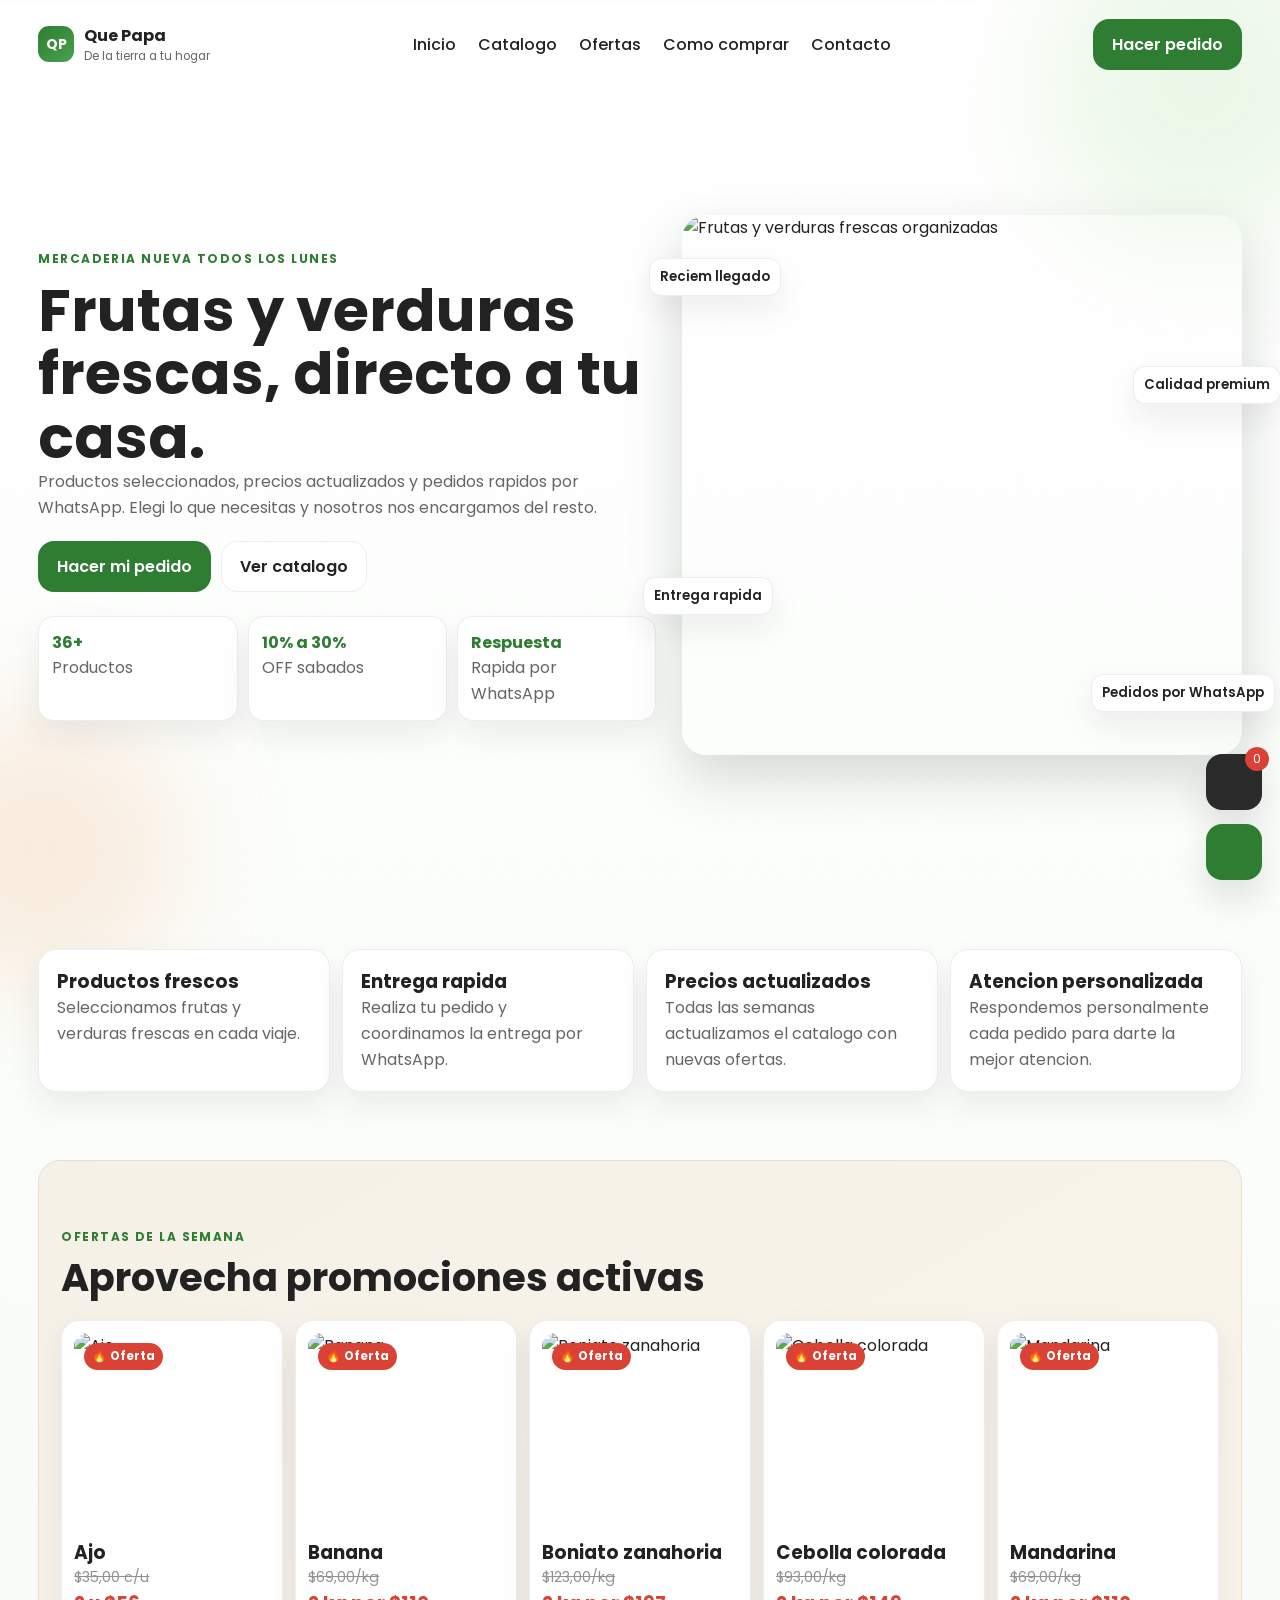
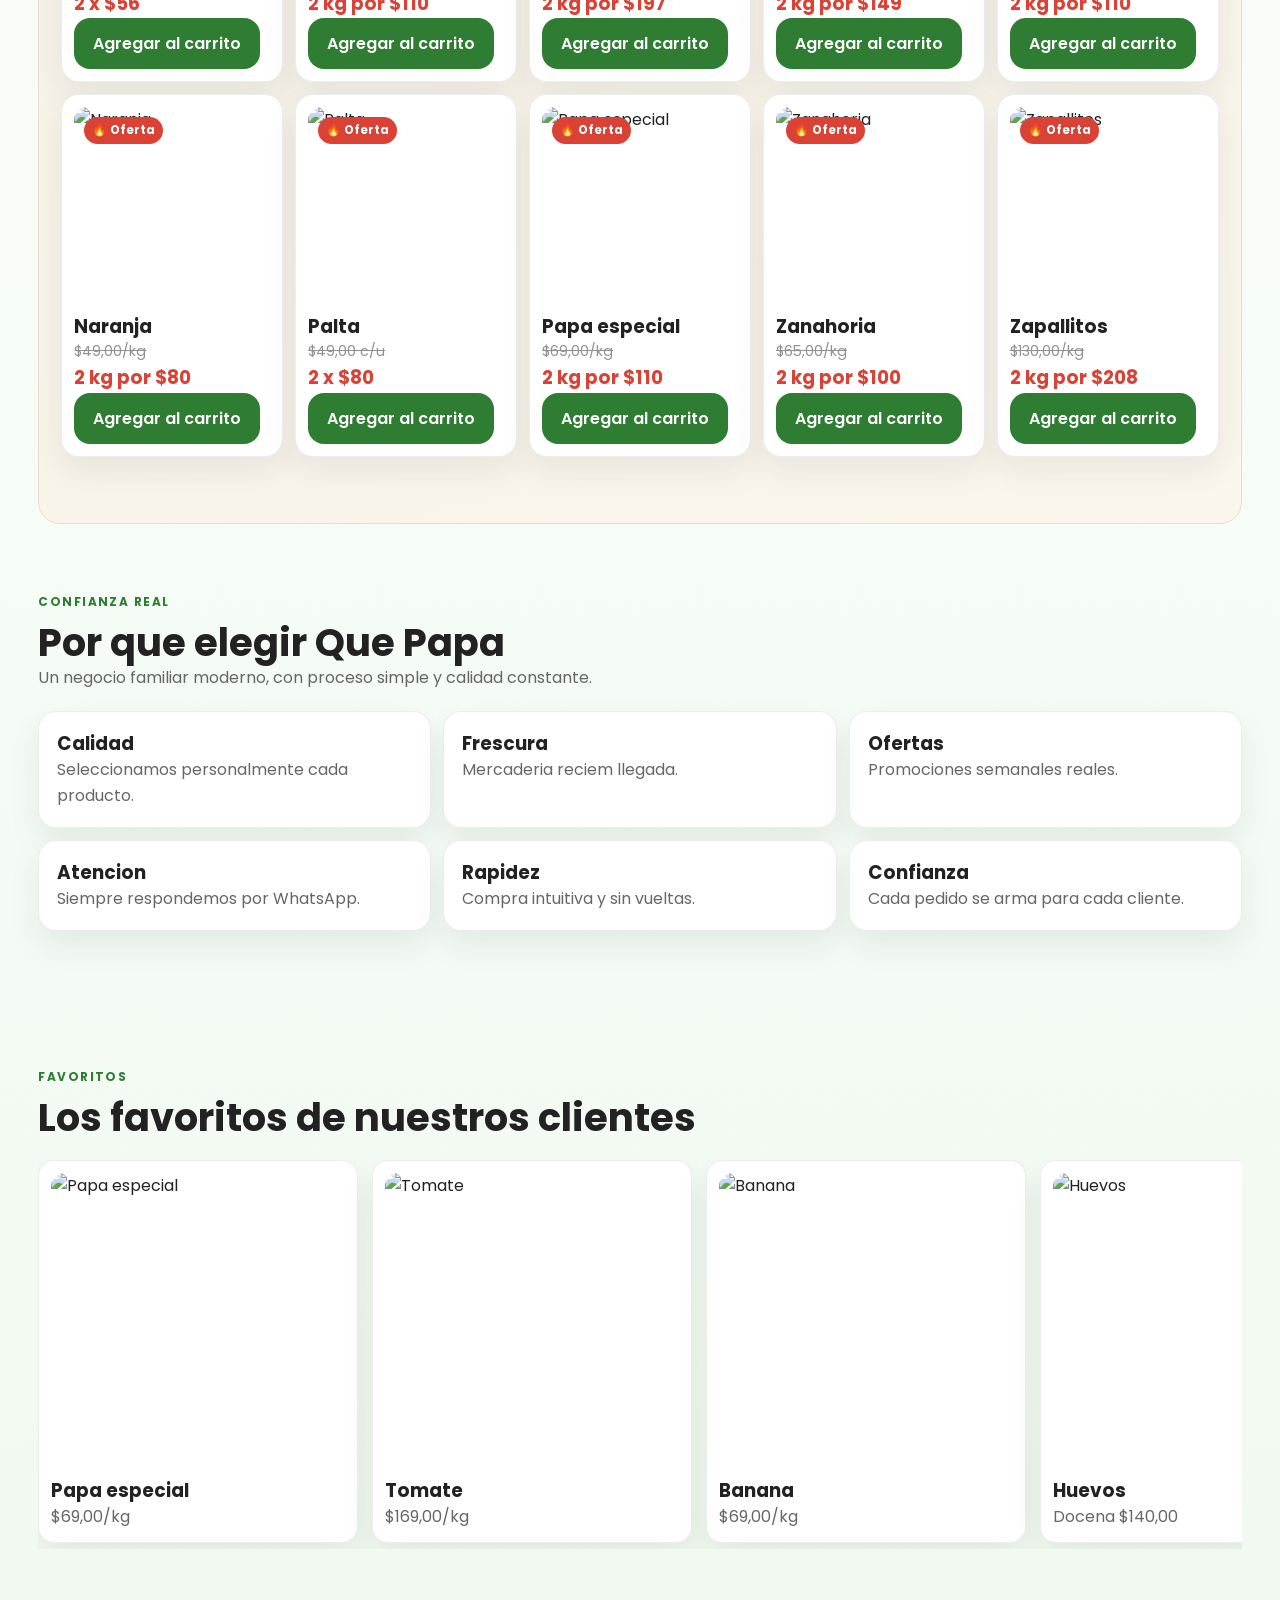
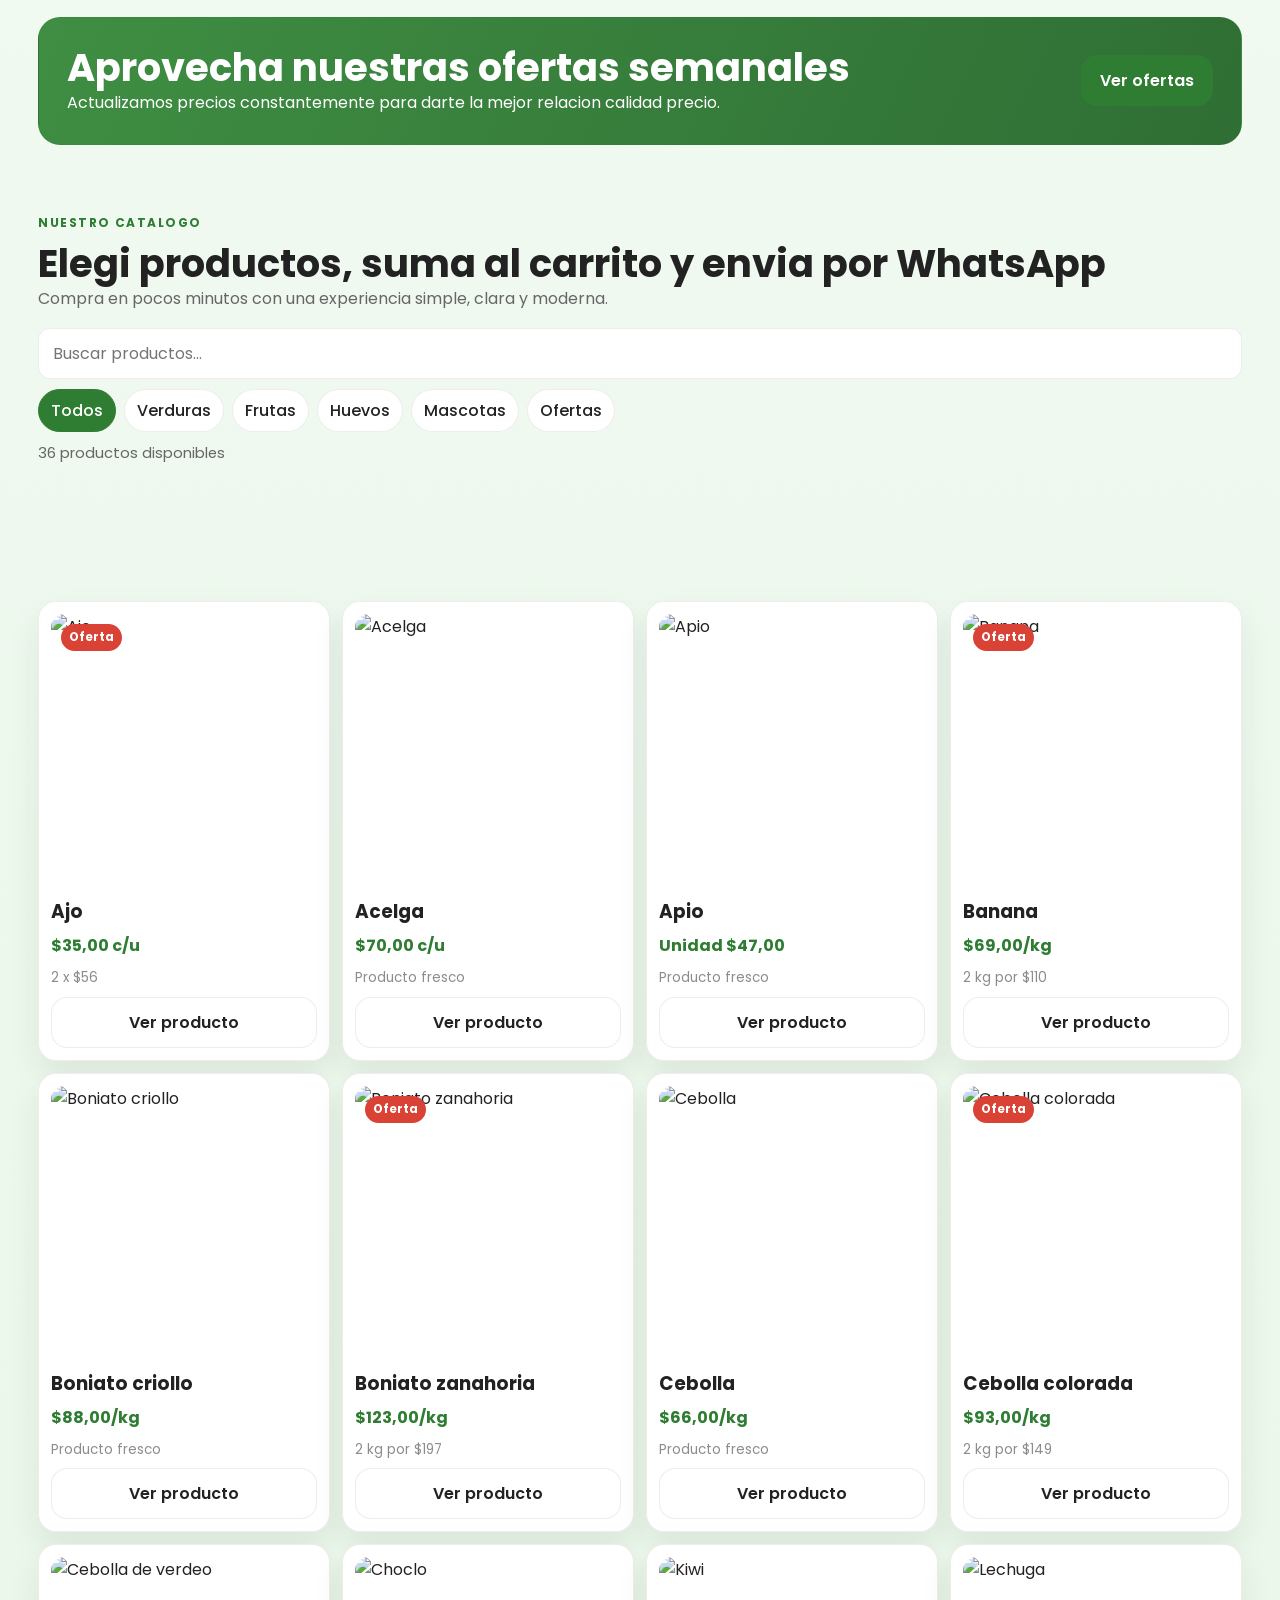
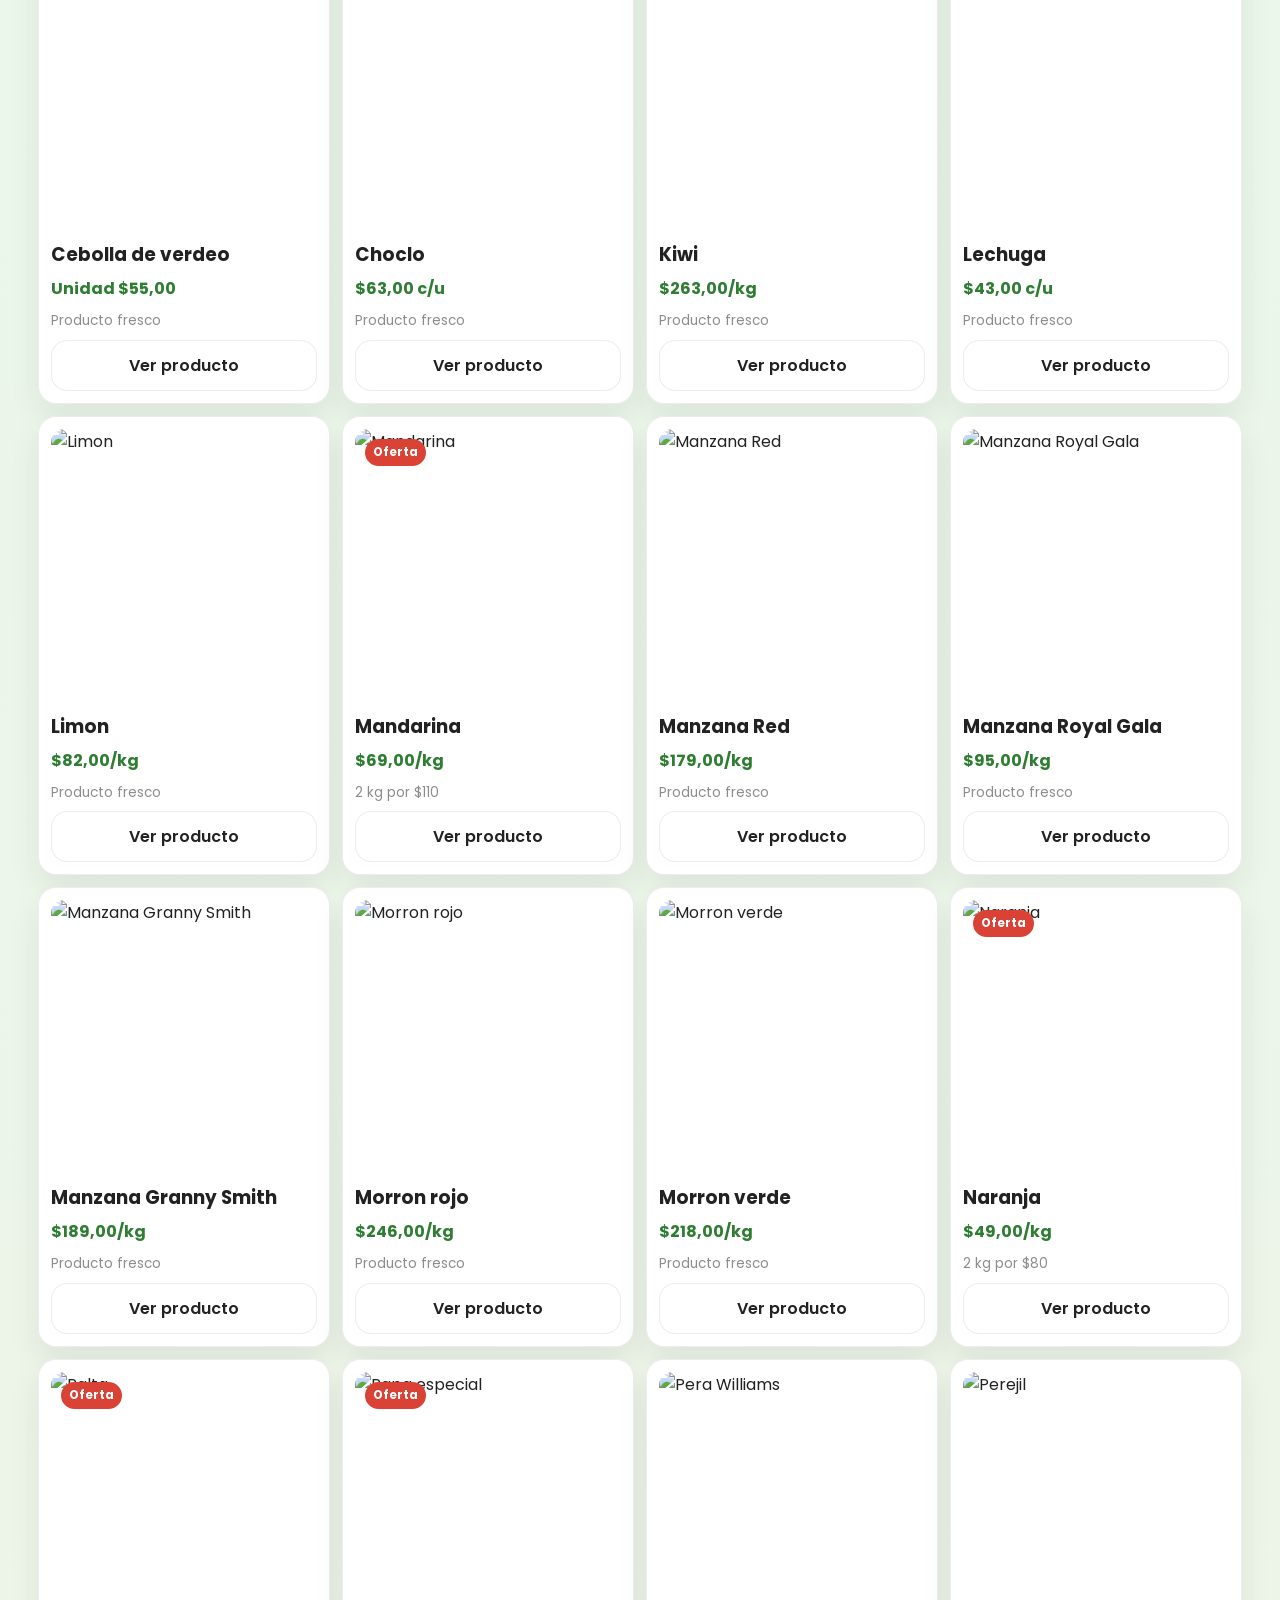
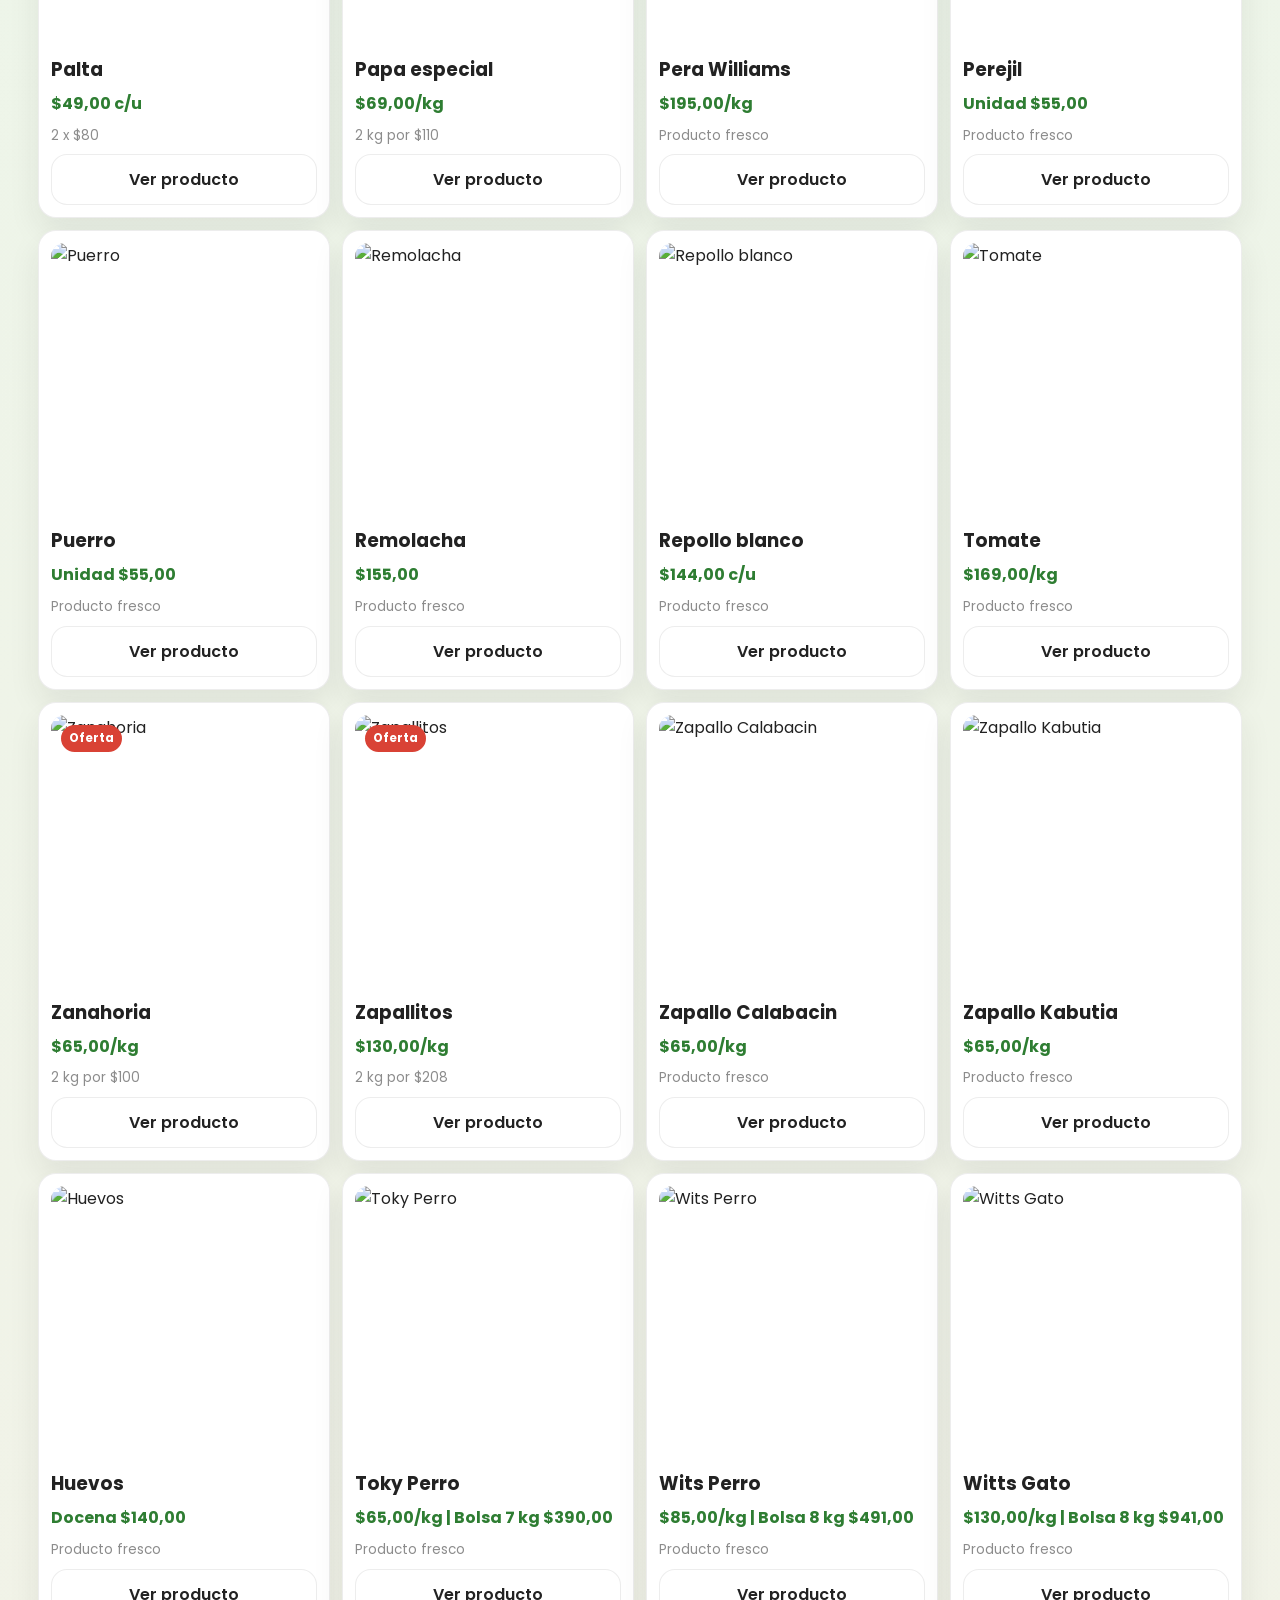
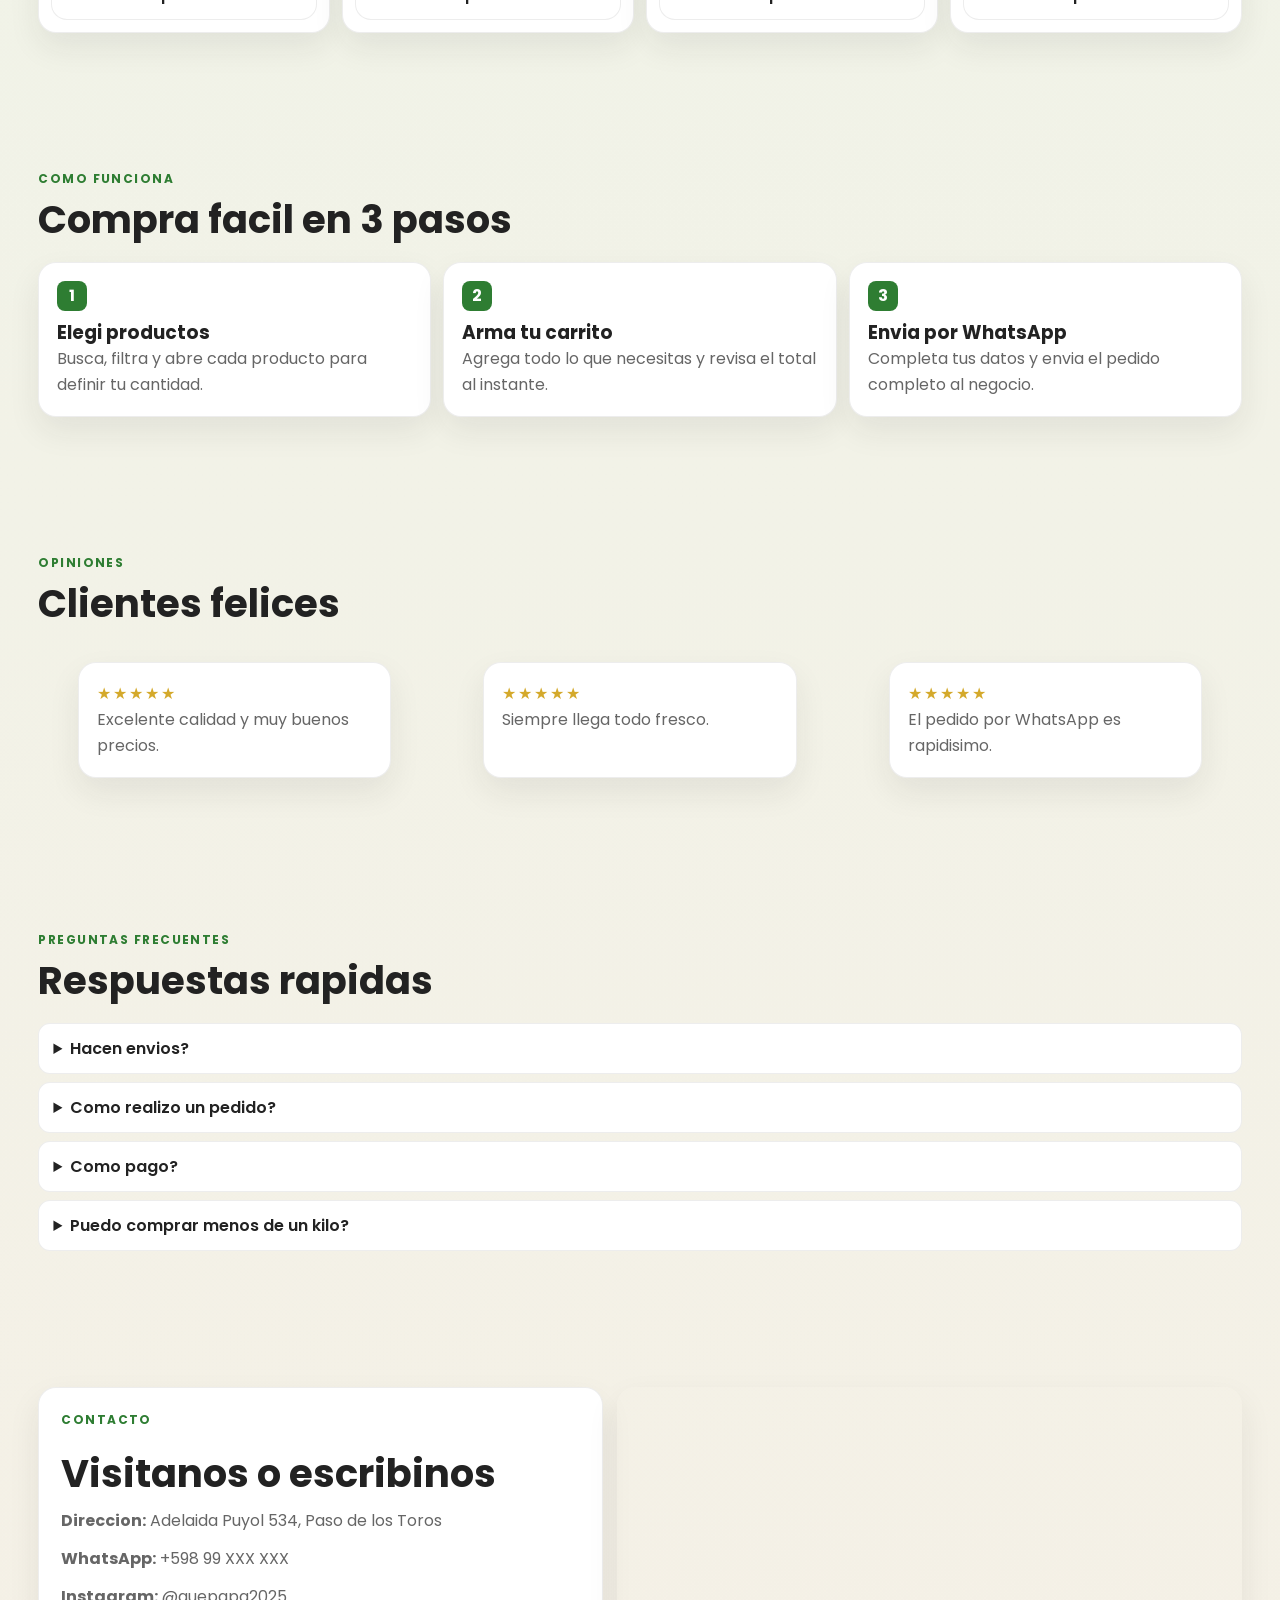
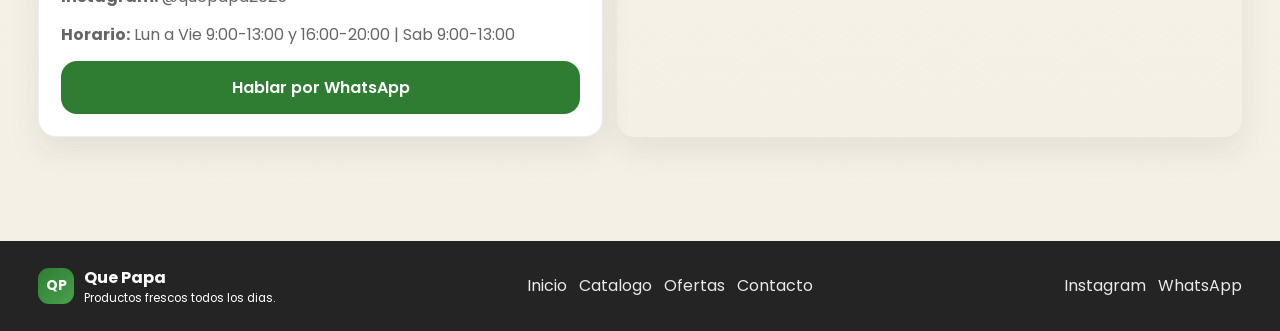
==== index.html @ eeb466be "primer commit" ====
<!DOCTYPE html>
<html lang="es-UY">
  <head>
    <meta charset="UTF-8" />
    <meta name="viewport" content="width=device-width, initial-scale=1" />
    <title>Que Papa | Verduleria y Fruteria</title>
    <meta
      name="description"
      content="Frutas y verduras frescas, productos seleccionados, precios accesibles y pedidos por WhatsApp. Compra facil y rapida en Que Papa."
    />
    <meta
      name="keywords"
      content="verduleria, fruteria, pedidos por whatsapp, frutas frescas, verduras frescas, paso de los toros"
    />
    <meta name="robots" content="index,follow" />
    <meta property="og:type" content="website" />
    <meta property="og:title" content="Que Papa | Verduleria y Fruteria" />
    <meta
      property="og:description"
      content="Productos frescos todos los dias. Armamos tu pedido y lo enviamos por WhatsApp en pocos pasos."
    />
    <meta property="og:image" content="https://images.unsplash.com/photo-1610832958506-aa56368176cf?auto=format&fit=crop&w=1200&q=80" />
    <meta property="og:url" content="https://quepapafresh.lovable.app" />
    <meta name="twitter:card" content="summary_large_image" />
    <meta name="twitter:title" content="Que Papa | Verduleria y Fruteria" />
    <meta
      name="twitter:description"
      content="Frutas y verduras frescas con pedidos rapidos por WhatsApp."
    />
    <meta name="twitter:image" content="https://images.unsplash.com/photo-1610832958506-aa56368176cf?auto=format&fit=crop&w=1200&q=80" />
    <link rel="icon" href="favicon.svg" type="image/svg+xml" />
    <link rel="canonical" href="https://quepapafresh.lovable.app" />
    <link rel="preconnect" href="https://fonts.googleapis.com" />
    <link rel="preconnect" href="https://fonts.gstatic.com" crossorigin />
    <link
      href="https://fonts.googleapis.com/css2?family=Poppins:wght@400;500;600;700;800&display=swap"
      rel="stylesheet"
    />
    <link rel="stylesheet" href="styles.css" />
    <script src="https://unpkg.com/lucide@latest"></script>
    <script type="application/ld+json">
      {
        "@context": "https://schema.org",
        "@type": "LocalBusiness",
        "name": "Que Papa",
        "image": "https://images.unsplash.com/photo-1610832958506-aa56368176cf?auto=format&fit=crop&w=1200&q=80",
        "address": {
          "@type": "PostalAddress",
          "streetAddress": "Adelaida Puyol 534",
          "addressLocality": "Paso de los Toros",
          "addressRegion": "Tacuarembo",
          "addressCountry": "UY"
        },
        "telephone": "+59899999999",
        "url": "https://quepapafresh.lovable.app",
        "sameAs": ["https://instagram.com/quepapa2025"],
        "servesCuisine": "Frutas y verduras"
      }
    </script>
    <script type="application/ld+json">
      {
        "@context": "https://schema.org",
        "@type": "Organization",
        "name": "Que Papa",
        "url": "https://quepapafresh.lovable.app",
        "logo": "https://images.unsplash.com/photo-1610832958506-aa56368176cf?auto=format&fit=crop&w=300&q=80"
      }
    </script>
  </head>
  <body>
    <a class="skip-link" href="#catalogo">Saltar al catalogo</a>
    <div class="bg-blob bg-blob--1" aria-hidden="true"></div>
    <div class="bg-blob bg-blob--2" aria-hidden="true"></div>

    <header class="header" id="inicio">
      <div class="header__inner">
        <a class="logo" href="#inicio" aria-label="Ir al inicio">
          <span class="logo__mark">QP</span>
          <span>
            <strong>Que Papa</strong>
            <small>De la tierra a tu hogar</small>
          </span>
        </a>

        <nav class="nav" aria-label="Menu principal">
          <a href="#inicio">Inicio</a>
          <a href="#catalogo">Catalogo</a>
          <a href="#ofertas">Ofertas</a>
          <a href="#como-comprar">Como comprar</a>
          <a href="#contacto">Contacto</a>
        </nav>

        <div class="header__actions">
          <a class="btn btn--primary" href="https://wa.me/59899999999" target="_blank" rel="noopener noreferrer">
            Hacer pedido
          </a>
          <button class="menu-btn" id="menuBtn" aria-expanded="false" aria-label="Abrir menu">
            <i data-lucide="menu"></i>
          </button>
        </div>
      </div>
    </header>

    <aside class="mobile-drawer" id="mobileDrawer" aria-hidden="true">
      <nav class="mobile-nav" aria-label="Menu movil">
        <a href="#inicio">Inicio</a>
        <a href="#catalogo">Catalogo</a>
        <a href="#ofertas">Ofertas</a>
        <a href="#como-comprar">Como comprar</a>
        <a href="#contacto">Contacto</a>
      </nav>
      <a class="btn btn--primary" href="https://wa.me/59899999999" target="_blank" rel="noopener noreferrer">
        Hacer pedido
      </a>
    </aside>

    <main>
      <section class="hero section reveal reveal--fade">
        <div class="hero__content">
          <p class="tag">Mercaderia nueva todos los lunes</p>
          <h1>Frutas y verduras frescas, directo a tu casa.</h1>
          <p>
            Productos seleccionados, precios actualizados y pedidos rapidos por WhatsApp.
            Elegi lo que necesitas y nosotros nos encargamos del resto.
          </p>
          <div class="hero__buttons">
            <a class="btn btn--primary" href="https://wa.me/59899999999" target="_blank" rel="noopener noreferrer">Hacer mi pedido</a>
            <a class="btn btn--ghost" href="#catalogo">Ver catalogo</a>
          </div>
          <div class="hero__stats">
            <article><span id="statProducts">0+</span><p>Productos</p></article>
            <article><span>10% a 30%</span><p>OFF sabados</p></article>
            <article><span>Respuesta</span><p>Rapida por WhatsApp</p></article>
          </div>
        </div>
        <div class="hero__media">
          <img
            loading="eager"
            src="https://images.unsplash.com/photo-1615485290382-441e4d049cb5?auto=format&fit=crop&w=1200&q=80"
            alt="Frutas y verduras frescas organizadas"
          />
          <div class="float-tag float-tag--one">Reciem llegado</div>
          <div class="float-tag float-tag--two">Calidad premium</div>
          <div class="float-tag float-tag--three">Entrega rapida</div>
          <div class="float-tag float-tag--four">Pedidos por WhatsApp</div>
        </div>
      </section>

      <section class="section benefits reveal reveal--up">
        <article><i data-lucide="leaf"></i><h3>Productos frescos</h3><p>Seleccionamos frutas y verduras frescas en cada viaje.</p></article>
        <article><i data-lucide="truck"></i><h3>Entrega rapida</h3><p>Realiza tu pedido y coordinamos la entrega por WhatsApp.</p></article>
        <article><i data-lucide="badge-dollar-sign"></i><h3>Precios actualizados</h3><p>Todas las semanas actualizamos el catalogo con nuevas ofertas.</p></article>
        <article><i data-lucide="heart-handshake"></i><h3>Atencion personalizada</h3><p>Respondemos personalmente cada pedido para darte la mejor atencion.</p></article>
      </section>

      <section class="section weekly-offers reveal reveal--up" id="ofertas">
        <div class="section-head">
          <p class="tag">Ofertas de la semana</p>
          <h2>Aprovecha promociones activas</h2>
        </div>
        <div class="offers-grid" id="offersGrid"></div>
      </section>

      <section class="section why reveal reveal--stagger">
        <div class="section-head">
          <p class="tag">Confianza real</p>
          <h2>Por que elegir Que Papa</h2>
          <p>Un negocio familiar moderno, con proceso simple y calidad constante.</p>
        </div>
        <div class="why-grid">
          <article><h3>Calidad</h3><p>Seleccionamos personalmente cada producto.</p></article>
          <article><h3>Frescura</h3><p>Mercaderia reciem llegada.</p></article>
          <article><h3>Ofertas</h3><p>Promociones semanales reales.</p></article>
          <article><h3>Atencion</h3><p>Siempre respondemos por WhatsApp.</p></article>
          <article><h3>Rapidez</h3><p>Compra intuitiva y sin vueltas.</p></article>
          <article><h3>Confianza</h3><p>Cada pedido se arma para cada cliente.</p></article>
        </div>
      </section>

      <section class="section favorites reveal reveal--zoom">
        <div class="section-head">
          <p class="tag">Favoritos</p>
          <h2>Los favoritos de nuestros clientes</h2>
        </div>
        <div class="favorites-track" id="favoritesTrack" aria-label="Carrusel de favoritos"></div>
      </section>

      <section class="section offer-banner reveal reveal--fade">
        <div>
          <h2>Aprovecha nuestras ofertas semanales</h2>
          <p>Actualizamos precios constantemente para darte la mejor relacion calidad precio.</p>
        </div>
        <button class="btn btn--primary" id="seeOffersBtn">Ver ofertas</button>
      </section>

      <section class="section catalog-head reveal reveal--up" id="catalogo">
        <div>
          <p class="tag">Nuestro catalogo</p>
          <h2>Elegi productos, suma al carrito y envia por WhatsApp</h2>
          <p>Compra en pocos minutos con una experiencia simple, clara y moderna.</p>
        </div>
        <div class="catalog-controls">
          <label for="searchInput" class="sr-only">Buscar productos</label>
          <input id="searchInput" type="search" placeholder="Buscar productos..." autocomplete="off" />
          <div class="chips" id="filterChips"></div>
          <p class="catalog-count" id="catalogCount">0 productos disponibles</p>
        </div>
      </section>

      <section class="section catalog-grid-wrap reveal reveal--up">
        <div class="catalog-grid" id="catalogGrid"></div>
      </section>

      <section class="section steps reveal reveal--up" id="como-comprar">
        <div class="section-head">
          <p class="tag">Como funciona</p>
          <h2>Compra facil en 3 pasos</h2>
        </div>
        <div class="steps-grid">
          <article><span>1</span><h3>Elegi productos</h3><p>Busca, filtra y abre cada producto para definir tu cantidad.</p></article>
          <article><span>2</span><h3>Arma tu carrito</h3><p>Agrega todo lo que necesitas y revisa el total al instante.</p></article>
          <article><span>3</span><h3>Envia por WhatsApp</h3><p>Completa tus datos y envia el pedido completo al negocio.</p></article>
        </div>
      </section>

      <section class="section testimonials reveal reveal--up">
        <div class="section-head">
          <p class="tag">Opiniones</p>
          <h2>Clientes felices</h2>
        </div>
        <div class="testimonials-grid">
          <blockquote><p class="stars">★★★★★</p><p>Excelente calidad y muy buenos precios.</p></blockquote>
          <blockquote><p class="stars">★★★★★</p><p>Siempre llega todo fresco.</p></blockquote>
          <blockquote><p class="stars">★★★★★</p><p>El pedido por WhatsApp es rapidisimo.</p></blockquote>
        </div>
      </section>

      <section class="section faq reveal reveal--up">
        <div class="section-head">
          <p class="tag">Preguntas frecuentes</p>
          <h2>Respuestas rapidas</h2>
        </div>
        <div class="faq-list">
          <details><summary>Hacen envios?</summary><p>Si, coordinamos envio segun zona por WhatsApp.</p></details>
          <details><summary>Como realizo un pedido?</summary><p>Seleccionando productos y enviando el carrito por WhatsApp.</p></details>
          <details><summary>Como pago?</summary><p>En efectivo o tarjeta al momento de recibir el pedido.</p></details>
          <details><summary>Puedo comprar menos de un kilo?</summary><p>Si, los productos por peso permiten comprar desde 100 gramos.</p></details>
        </div>
      </section>

      <section class="section contact reveal reveal--up" id="contacto">
        <div class="contact__info">
          <p class="tag">Contacto</p>
          <h2>Visitanos o escribinos</h2>
          <p><strong>Direccion:</strong> Adelaida Puyol 534, Paso de los Toros</p>
          <p><strong>WhatsApp:</strong> +598 99 XXX XXX</p>
          <p><strong>Instagram:</strong> @quepapa2025</p>
          <p><strong>Horario:</strong> Lun a Vie 9:00-13:00 y 16:00-20:00 | Sab 9:00-13:00</p>
          <a class="btn btn--primary" href="https://wa.me/59899999999" target="_blank" rel="noopener noreferrer">Hablar por WhatsApp</a>
        </div>
        <iframe
          title="Mapa de Que Papa"
          loading="lazy"
          referrerpolicy="no-referrer-when-downgrade"
          src="https://www.google.com/maps?q=Adelaida+Puyol+534+Paso+de+los+Toros&output=embed"
        ></iframe>
      </section>
    </main>

    <footer class="footer">
      <div class="footer__brand">
        <div class="logo">
          <span class="logo__mark">QP</span>
          <span><strong>Que Papa</strong><small>Productos frescos todos los dias.</small></span>
        </div>
      </div>
      <nav class="footer__links" aria-label="Enlaces rapidos">
        <a href="#inicio">Inicio</a>
        <a href="#catalogo">Catalogo</a>
        <a href="#ofertas">Ofertas</a>
        <a href="#contacto">Contacto</a>
      </nav>
      <div class="footer__social">
        <a href="https://instagram.com/quepapa2025" target="_blank" rel="noopener noreferrer">Instagram</a>
        <a href="https://wa.me/59899999999" target="_blank" rel="noopener noreferrer">WhatsApp</a>
      </div>
    </footer>

    <button class="cart-fab" id="cartFab" aria-label="Abrir carrito">
      <i data-lucide="shopping-cart"></i>
      <span id="cartFabCount">0</span>
    </button>

    <aside class="cart-panel" id="cartPanel" aria-hidden="true">
      <header>
        <h3>Tu carrito</h3>
        <button id="closeCart" aria-label="Cerrar carrito"><i data-lucide="x"></i></button>
      </header>
      <div class="cart-items" id="cartItems"></div>
      <footer>
        <p><span>Total</span><strong id="cartTotal">$0.00</strong></p>
        <div class="cart-actions">
          <button class="btn btn--ghost" id="clearCart">Vaciar carrito</button>
          <button class="btn btn--primary" id="checkoutBtn">Finalizar pedido</button>
        </div>
      </footer>
    </aside>

    <dialog class="modal" id="productModal">
      <button class="modal-close" id="closeProductModal" aria-label="Cerrar"><i data-lucide="x"></i></button>
      <div class="product-modal__grid" id="productModalContent"></div>
    </dialog>

    <dialog class="modal checkout-modal" id="checkoutModal">
      <button class="modal-close" id="closeCheckoutModal" aria-label="Cerrar"><i data-lucide="x"></i></button>
      <h3>Finalizar pedido</h3>
      <form id="checkoutForm">
        <label>Nombre completo<input required name="name" type="text" /></label>
        <label>Telefono<input required name="phone" type="tel" /></label>
        <label>Direccion<input required name="address" type="text" /></label>
        <label>Observaciones (opcional)<textarea name="notes" rows="3"></textarea></label>
        <fieldset>
          <legend>Como vas a pagar?</legend>
          <label><input type="radio" name="payment" value="Efectivo" checked /> Efectivo</label>
          <label><input type="radio" name="payment" value="Tarjeta" /> Tarjeta</label>
        </fieldset>
        <button class="btn btn--primary" type="submit">Enviar pedido por WhatsApp</button>
      </form>
    </dialog>

    <div class="toast" id="toast" aria-live="polite"></div>

    <a class="whatsapp-float" href="https://wa.me/59899999999" target="_blank" rel="noopener noreferrer" aria-label="Abrir WhatsApp">
      <i data-lucide="message-circle"></i>
    </a>

    <script src="script.js"></script>
  </body>
</html>
---- styles.css ----
:root {
  --green: #2e7d32;
  --green-soft: #81c784;
  --green-pale: #eaf7ea;
  --beige: #f5f0e6;
  --white: #ffffff;
  --gray-100: #f5f5f5;
  --text: #222222;
  --text-soft: #666666;
  --black-soft: #2a2a2a;
  --offer: #d94235;
  --line: rgba(34, 34, 34, 0.08);
  --radius: 16px;
  --shadow: 0 14px 32px rgba(33, 44, 34, 0.08);
  --shadow-hover: 0 18px 36px rgba(33, 44, 34, 0.14);
}

* {
  box-sizing: border-box;
}

html {
  scroll-behavior: smooth;
}

body {
  margin: 0;
  font-family: "Poppins", sans-serif;
  color: var(--text);
  background: linear-gradient(180deg, #ffffff 0%, var(--green-pale) 48%, var(--beige) 100%);
}

img {
  max-width: 100%;
  display: block;
}

button,
input,
textarea {
  font: inherit;
}

a {
  color: inherit;
}

.sr-only {
  position: absolute;
  width: 1px;
  height: 1px;
  padding: 0;
  margin: -1px;
  overflow: hidden;
  clip: rect(0, 0, 0, 0);
  border: 0;
}

.skip-link {
  position: absolute;
  left: 10px;
  top: -50px;
  background: #111;
  color: #fff;
  padding: 10px;
  border-radius: 8px;
  z-index: 100;
}

.skip-link:focus {
  top: 10px;
}

.bg-blob {
  position: fixed;
  z-index: -1;
  border-radius: 999px;
  filter: blur(56px);
  opacity: 0.45;
  pointer-events: none;
}

.bg-blob--1 {
  width: 320px;
  height: 320px;
  background: #d7efcf;
  top: -80px;
  right: -80px;
}

.bg-blob--2 {
  width: 280px;
  height: 280px;
  background: #f7d8bc;
  left: -100px;
  bottom: -90px;
}

.header {
  position: sticky;
  top: 0;
  z-index: 40;
  border-bottom: 1px solid transparent;
  transition: all 250ms ease;
}

.header.is-scrolled {
  backdrop-filter: blur(12px);
  background: rgba(255, 255, 255, 0.82);
  border-color: var(--line);
  box-shadow: 0 8px 24px rgba(24, 32, 25, 0.06);
}

.header__inner {
  width: min(1240px, 94vw);
  margin: 0 auto;
  min-height: 88px;
  display: flex;
  align-items: center;
  justify-content: space-between;
  gap: 14px;
  transition: min-height 250ms ease;
}

.header.is-scrolled .header__inner {
  min-height: 72px;
}

.logo {
  text-decoration: none;
  display: inline-flex;
  align-items: center;
  gap: 10px;
}

.logo strong {
  display: block;
  font-size: 1rem;
}

.logo small {
  color: var(--text-soft);
  font-size: 0.72rem;
  display: block;
}

.logo__mark {
  width: 36px;
  height: 36px;
  display: grid;
  place-items: center;
  border-radius: 11px;
  color: #fff;
  background: linear-gradient(140deg, var(--green), #49a14d);
  font-weight: 700;
  font-size: 0.88rem;
}

.nav {
  display: flex;
  gap: 22px;
}

.nav a {
  text-decoration: none;
  color: var(--text);
  font-weight: 500;
  position: relative;
}

.nav a::after {
  content: "";
  position: absolute;
  left: 0;
  bottom: -4px;
  width: 100%;
  height: 2px;
  transform: scaleX(0);
  transform-origin: left;
  background: var(--green);
  transition: transform 240ms ease;
}

.nav a:hover::after,
.nav a:focus-visible::after {
  transform: scaleX(1);
}

.header__actions {
  display: flex;
  align-items: center;
  gap: 10px;
}

.menu-btn {
  display: none;
  width: 42px;
  height: 42px;
  border: 1px solid var(--line);
  border-radius: 12px;
  background: #fff;
}

.btn {
  border: 1px solid transparent;
  border-radius: var(--radius);
  display: inline-flex;
  align-items: center;
  justify-content: center;
  gap: 8px;
  font-weight: 600;
  text-decoration: none;
  padding: 12px 18px;
  cursor: pointer;
  transition: transform 250ms ease, box-shadow 250ms ease, filter 250ms ease, background 250ms ease;
}

.btn:hover,
.btn:focus-visible {
  transform: translateY(-1px) scale(1.02);
  box-shadow: var(--shadow-hover);
}

.btn--primary {
  background: var(--green);
  color: #fff;
}

.btn--primary:hover,
.btn--primary:focus-visible {
  background: #25662a;
}

.btn--ghost {
  border-color: var(--line);
  background: #fff;
  color: var(--text);
}

.mobile-drawer {
  position: fixed;
  right: 14px;
  top: 86px;
  z-index: 45;
  width: min(320px, calc(100vw - 28px));
  padding: 16px;
  border-radius: 18px;
  border: 1px solid var(--line);
  background: #fff;
  box-shadow: var(--shadow);
  display: grid;
  gap: 14px;
  opacity: 0;
  pointer-events: none;
  transform: translateY(-8px);
  transition: all 240ms ease;
}

.mobile-drawer.is-open {
  opacity: 1;
  pointer-events: auto;
  transform: translateY(0);
}

.mobile-nav {
  display: grid;
  gap: 8px;
}

.mobile-nav a {
  text-decoration: none;
  padding: 10px;
  border-radius: 10px;
}

.mobile-nav a:hover {
  background: var(--gray-100);
}

.section {
  width: min(1240px, 94vw);
  margin: 0 auto;
  padding: 68px 0;
}

.tag {
  margin: 0 0 10px;
  color: var(--green);
  text-transform: uppercase;
  letter-spacing: 0.12em;
  font-weight: 700;
  font-size: 0.75rem;
}

h1,
h2,
h3,
p {
  margin: 0;
}

h1 {
  font-size: clamp(2rem, 4.6vw, 4.2rem);
  line-height: 1.08;
}

h2 {
  font-size: clamp(1.6rem, 3vw, 2.8rem);
  line-height: 1.14;
}

h3 {
  font-size: 1.16rem;
}

p {
  color: var(--text-soft);
  line-height: 1.62;
}

.hero {
  display: grid;
  grid-template-columns: 1.05fr 0.95fr;
  align-items: center;
  gap: 26px;
  min-height: min(850px, 88vh);
}

.hero__content p {
  max-width: 58ch;
}

.hero__buttons {
  margin-top: 20px;
  display: flex;
  flex-wrap: wrap;
  gap: 10px;
}

.hero__stats {
  margin-top: 24px;
  display: grid;
  grid-template-columns: repeat(3, 1fr);
  gap: 10px;
}

.hero__stats article {
  padding: 13px;
  border-radius: var(--radius);
  background: #fff;
  border: 1px solid var(--line);
  box-shadow: var(--shadow);
}

.hero__stats span {
  font-weight: 700;
  color: var(--green);
}

.hero__media {
  position: relative;
}

.hero__media img {
  border-radius: 24px;
  min-height: 540px;
  object-fit: cover;
  box-shadow: 0 22px 55px rgba(30, 52, 31, 0.18);
  animation: floatMedia 8s ease-in-out infinite;
}

@keyframes floatMedia {
  0%,
  100% {
    transform: translateY(0);
  }
  50% {
    transform: translateY(-8px);
  }
}

.float-tag {
  position: absolute;
  background: #fff;
  border: 1px solid var(--line);
  border-radius: 12px;
  box-shadow: var(--shadow);
  padding: 8px 10px;
  font-size: 0.83rem;
  font-weight: 600;
  animation: floatTag 7s ease-in-out infinite;
}

@keyframes floatTag {
  0%,
  100% {
    transform: translateY(0);
  }
  50% {
    transform: translateY(-6px);
  }
}

.float-tag--one {
  top: 8%;
  left: -6%;
}

.float-tag--two {
  top: 28%;
  right: -7%;
  animation-delay: 0.8s;
}

.float-tag--three {
  bottom: 26%;
  left: -7%;
  animation-delay: 1.2s;
}

.float-tag--four {
  bottom: 8%;
  right: -6%;
  animation-delay: 1.6s;
}

.benefits {
  display: grid;
  grid-template-columns: repeat(4, 1fr);
  gap: 12px;
}

.benefits article,
.offers-grid article,
.why-grid article,
.testimonials-grid blockquote,
.steps-grid article,
.catalog-card {
  background: #fff;
  border: 1px solid var(--line);
  border-radius: 18px;
  box-shadow: var(--shadow);
}

.benefits article {
  padding: 18px;
  transition: transform 250ms ease, box-shadow 250ms ease;
}

.benefits article i {
  color: var(--green);
}

.benefits article:hover {
  transform: translateY(-3px);
  box-shadow: var(--shadow-hover);
}

.section-head {
  margin-bottom: 20px;
}

.weekly-offers {
  padding: 66px 22px;
  border: 1px solid #ecdecc;
  border-radius: 22px;
  background:
    linear-gradient(150deg, rgba(245, 240, 230, 0.95), rgba(250, 246, 236, 0.95)),
    repeating-linear-gradient(45deg, rgba(229, 211, 184, 0.08) 0 6px, rgba(255, 255, 255, 0.08) 6px 12px);
}

.offers-grid {
  display: grid;
  grid-template-columns: repeat(auto-fit, minmax(210px, 1fr));
  gap: 12px;
}

.offer-label {
  position: absolute;
  top: 10px;
  left: 10px;
  background: var(--offer);
  color: #fff;
  font-weight: 700;
  border-radius: 999px;
  font-size: 0.74rem;
  padding: 5px 8px;
}

.product-thumb {
  position: relative;
  border-radius: 14px;
  overflow: hidden;
  aspect-ratio: 1/1;
  margin-bottom: 10px;
}

.product-thumb img {
  width: 100%;
  height: 100%;
  object-fit: cover;
  transition: transform 260ms ease;
}

.catalog-card:hover .product-thumb img,
.offers-grid article:hover .product-thumb img {
  transform: scale(1.05);
}

.offers-grid article {
  padding: 12px;
}

.old-price {
  text-decoration: line-through;
  color: #919191;
  font-size: 0.88rem;
}

.promo-price {
  font-size: 1.15rem;
  font-weight: 700;
  color: var(--offer);
}

.why-grid {
  display: grid;
  grid-template-columns: repeat(3, 1fr);
  gap: 12px;
}

.why-grid article {
  padding: 18px;
}

.favorites {
  overflow: hidden;
}

.favorites-track {
  display: flex;
  gap: 14px;
  overflow-x: auto;
  scroll-snap-type: x mandatory;
  scrollbar-width: thin;
  padding-bottom: 6px;
}

.favorite-card {
  min-width: min(320px, 78vw);
  scroll-snap-align: start;
  border: 1px solid var(--line);
  background: #fff;
  border-radius: 16px;
  padding: 12px;
  box-shadow: var(--shadow);
}

.offer-banner {
  border: 1px solid rgba(46, 125, 50, 0.18);
  border-radius: 22px;
  background: linear-gradient(115deg, #3f8e43, #2f6e34);
  color: #fff;
  display: flex;
  flex-wrap: wrap;
  justify-content: space-between;
  align-items: center;
  gap: 16px;
  padding: 28px;
}

.offer-banner p,
.offer-banner h2 {
  color: #fff;
}

.catalog-head {
  display: grid;
  gap: 16px;
}

.catalog-controls {
  display: grid;
  gap: 10px;
}

.catalog-controls input {
  border: 1px solid var(--line);
  border-radius: 12px;
  padding: 12px 14px;
  background: #fff;
}

.chips {
  display: flex;
  flex-wrap: wrap;
  gap: 8px;
}

.chip {
  border: 1px solid var(--line);
  border-radius: 999px;
  background: #fff;
  color: var(--text);
  padding: 8px 12px;
  font-weight: 500;
  cursor: pointer;
  transition: all 230ms ease;
}

.chip.is-active {
  background: var(--green);
  color: #fff;
  border-color: var(--green);
}

.catalog-count {
  font-size: 0.92rem;
}

.catalog-grid {
  display: grid;
  gap: 12px;
  grid-template-columns: repeat(2, minmax(0, 1fr));
}

@media (min-width: 768px) {
  .catalog-grid {
    grid-template-columns: repeat(3, minmax(0, 1fr));
  }
}

@media (min-width: 1100px) {
  .catalog-grid {
    grid-template-columns: repeat(4, minmax(0, 1fr));
  }
}

.catalog-card {
  padding: 12px;
  display: flex;
  flex-direction: column;
  gap: 8px;
}

.catalog-card .price {
  font-weight: 700;
  color: var(--green);
}

.catalog-card .meta {
  color: #8c8c8c;
  font-size: 0.84rem;
}

.steps-grid,
.testimonials-grid {
  display: grid;
  grid-template-columns: repeat(3, 1fr);
  gap: 12px;
}

.steps-grid article,
.testimonials-grid blockquote {
  padding: 18px;
}

.steps-grid span {
  width: 30px;
  height: 30px;
  display: grid;
  place-items: center;
  border-radius: 8px;
  background: var(--green);
  color: #fff;
  font-weight: 700;
  margin-bottom: 8px;
}

.stars {
  color: #d4a92b;
  letter-spacing: 2px;
}

.faq-list {
  display: grid;
  gap: 8px;
}

.faq-list details {
  background: #fff;
  border: 1px solid var(--line);
  border-radius: 12px;
  padding: 12px 14px;
}

.faq-list summary {
  cursor: pointer;
  font-weight: 600;
}

.contact {
  display: grid;
  grid-template-columns: 0.95fr 1.05fr;
  gap: 14px;
  align-items: stretch;
}

.contact__info {
  padding: 22px;
  border-radius: 18px;
  border: 1px solid var(--line);
  background: #fff;
  box-shadow: var(--shadow);
  display: grid;
  gap: 10px;
}

.contact iframe {
  width: 100%;
  border: 0;
  border-radius: 18px;
  min-height: 350px;
  box-shadow: var(--shadow);
}

.footer {
  margin-top: 36px;
  padding: 24px min(3vw, 42px);
  background: #242424;
  color: #fff;
  display: flex;
  flex-wrap: wrap;
  align-items: center;
  justify-content: space-between;
  gap: 18px;
}

.footer .logo strong,
.footer .logo small {
  color: #fff;
}

.footer__links,
.footer__social {
  display: flex;
  flex-wrap: wrap;
  gap: 12px;
}

.footer a {
  text-decoration: none;
  color: #e8e8e8;
}

.footer a:hover {
  color: #9ee7a2;
}

.cart-fab,
.whatsapp-float {
  position: fixed;
  right: 18px;
  width: 56px;
  height: 56px;
  border-radius: 16px;
  border: 0;
  box-shadow: var(--shadow-hover);
  color: #fff;
  z-index: 55;
  display: grid;
  place-items: center;
}

.cart-fab {
  bottom: 90px;
  background: var(--black-soft);
}

.cart-fab span {
  position: absolute;
  top: -7px;
  right: -7px;
  width: 24px;
  height: 24px;
  border-radius: 50%;
  background: var(--offer);
  font-size: 0.75rem;
  display: grid;
  place-items: center;
}

.whatsapp-float {
  bottom: 20px;
  background: var(--green);
}

.cart-panel {
  position: fixed;
  top: 0;
  right: 0;
  width: min(420px, 95vw);
  height: 100vh;
  background: #fff;
  z-index: 65;
  transform: translateX(100%);
  transition: transform 260ms ease;
  border-left: 1px solid var(--line);
  display: grid;
  grid-template-rows: auto 1fr auto;
}

.cart-panel.is-open {
  transform: translateX(0);
}

.cart-panel header,
.cart-panel footer {
  padding: 14px;
  border-bottom: 1px solid var(--line);
}

.cart-panel footer {
  border-bottom: 0;
  border-top: 1px solid var(--line);
  display: grid;
  gap: 10px;
}

.cart-panel header {
  display: flex;
  align-items: center;
  justify-content: space-between;
}

.cart-panel header button {
  border: 1px solid var(--line);
  border-radius: 10px;
  background: #fff;
  width: 36px;
  height: 36px;
}

.cart-items {
  overflow: auto;
  padding: 14px;
  display: grid;
  gap: 10px;
  align-content: start;
}

.cart-item {
  border: 1px solid var(--line);
  border-radius: 12px;
  padding: 10px;
  display: grid;
  grid-template-columns: 56px 1fr auto;
  gap: 10px;
  align-items: center;
}

.cart-item img {
  width: 56px;
  height: 56px;
  object-fit: cover;
  border-radius: 10px;
}

.cart-actions {
  display: flex;
  gap: 8px;
}

.cart-item button {
  border: 1px solid var(--line);
  background: #fff;
  border-radius: 9px;
  padding: 5px 8px;
  cursor: pointer;
}

.modal {
  border: 1px solid var(--line);
  border-radius: 18px;
  width: min(920px, 96vw);
  padding: 20px;
  box-shadow: 0 26px 60px rgba(0, 0, 0, 0.2);
}

.modal::backdrop {
  background: rgba(16, 19, 15, 0.55);
}

.modal-close {
  position: absolute;
  right: 14px;
  top: 14px;
  width: 36px;
  height: 36px;
  border-radius: 11px;
  border: 1px solid var(--line);
  background: #fff;
}

.product-modal__grid {
  display: grid;
  grid-template-columns: 0.9fr 1.1fr;
  gap: 16px;
}

.product-modal__grid img {
  border-radius: 14px;
  width: 100%;
  height: 340px;
  object-fit: cover;
}

.qty-panel {
  display: grid;
  gap: 10px;
  margin-top: 12px;
}

.qty-actions {
  display: flex;
  flex-wrap: wrap;
  gap: 8px;
}

.qty-actions button {
  border: 1px solid var(--line);
  background: #fff;
  border-radius: 10px;
  padding: 8px 10px;
  cursor: pointer;
}

.qty-actions button:hover {
  border-color: var(--green);
}

.checkout-modal h3 {
  margin-bottom: 10px;
}

.checkout-modal form {
  display: grid;
  gap: 10px;
}

.checkout-modal label,
.checkout-modal fieldset {
  display: grid;
  gap: 6px;
}

.checkout-modal input,
.checkout-modal textarea {
  border: 1px solid var(--line);
  border-radius: 10px;
  padding: 10px;
}

.checkout-modal fieldset {
  border: 1px solid var(--line);
  border-radius: 12px;
  padding: 10px;
}

.checkout-modal fieldset label {
  display: flex;
  align-items: center;
  gap: 7px;
}

.toast {
  position: fixed;
  left: 50%;
  bottom: 18px;
  transform: translate(-50%, 40px);
  background: #1d1d1d;
  color: #fff;
  border-radius: 12px;
  padding: 10px 14px;
  opacity: 0;
  transition: all 220ms ease;
  z-index: 80;
}

.toast.show {
  opacity: 1;
  transform: translate(-50%, 0);
}

.reveal {
  opacity: 0;
  transition: opacity 680ms ease, transform 680ms ease;
}

.reveal--fade {
  transform: translateY(8px);
}

.reveal--up {
  transform: translateY(26px);
}

.reveal--zoom {
  transform: scale(0.97);
}

.reveal.is-visible {
  opacity: 1;
  transform: none;
}

.reveal--stagger .why-grid article {
  opacity: 0;
  transform: translateY(18px);
  transition: opacity 520ms ease, transform 520ms ease;
}

.reveal--stagger.is-visible .why-grid article {
  opacity: 1;
  transform: none;
}

.reveal--stagger.is-visible .why-grid article:nth-child(2) {
  transition-delay: 80ms;
}

.reveal--stagger.is-visible .why-grid article:nth-child(3) {
  transition-delay: 140ms;
}

.reveal--stagger.is-visible .why-grid article:nth-child(4) {
  transition-delay: 180ms;
}

.reveal--stagger.is-visible .why-grid article:nth-child(5) {
  transition-delay: 220ms;
}

.reveal--stagger.is-visible .why-grid article:nth-child(6) {
  transition-delay: 260ms;
}

:focus-visible {
  outline: 3px solid rgba(46, 125, 50, 0.42);
  outline-offset: 2px;
}

@media (max-width: 1024px) {
  .hero,
  .contact,
  .product-modal__grid {
    grid-template-columns: 1fr;
  }

  .hero__media img {
    min-height: 430px;
  }

  .benefits {
    grid-template-columns: repeat(2, 1fr);
  }

  .why-grid,
  .steps-grid,
  .testimonials-grid {
    grid-template-columns: repeat(2, 1fr);
  }
}

@media (max-width: 760px) {
  .nav,
  .header__actions .btn {
    display: none;
  }

  .menu-btn {
    display: grid;
    place-items: center;
  }

  .hero {
    min-height: auto;
    padding-top: 24px;
  }

  .hero__stats {
    grid-template-columns: 1fr;
  }

  .benefits,
  .why-grid,
  .steps-grid,
  .testimonials-grid {
    grid-template-columns: 1fr;
  }

  .float-tag {
    display: none;
  }

  .footer {
    flex-direction: column;
    align-items: flex-start;
  }
  }

  .grid--three,
  .grid--four,
  .hours {
    grid-template-columns: 1fr;
  }

  .site-footer {
    flex-direction: column;
    gap: 0.4rem;
  }
}
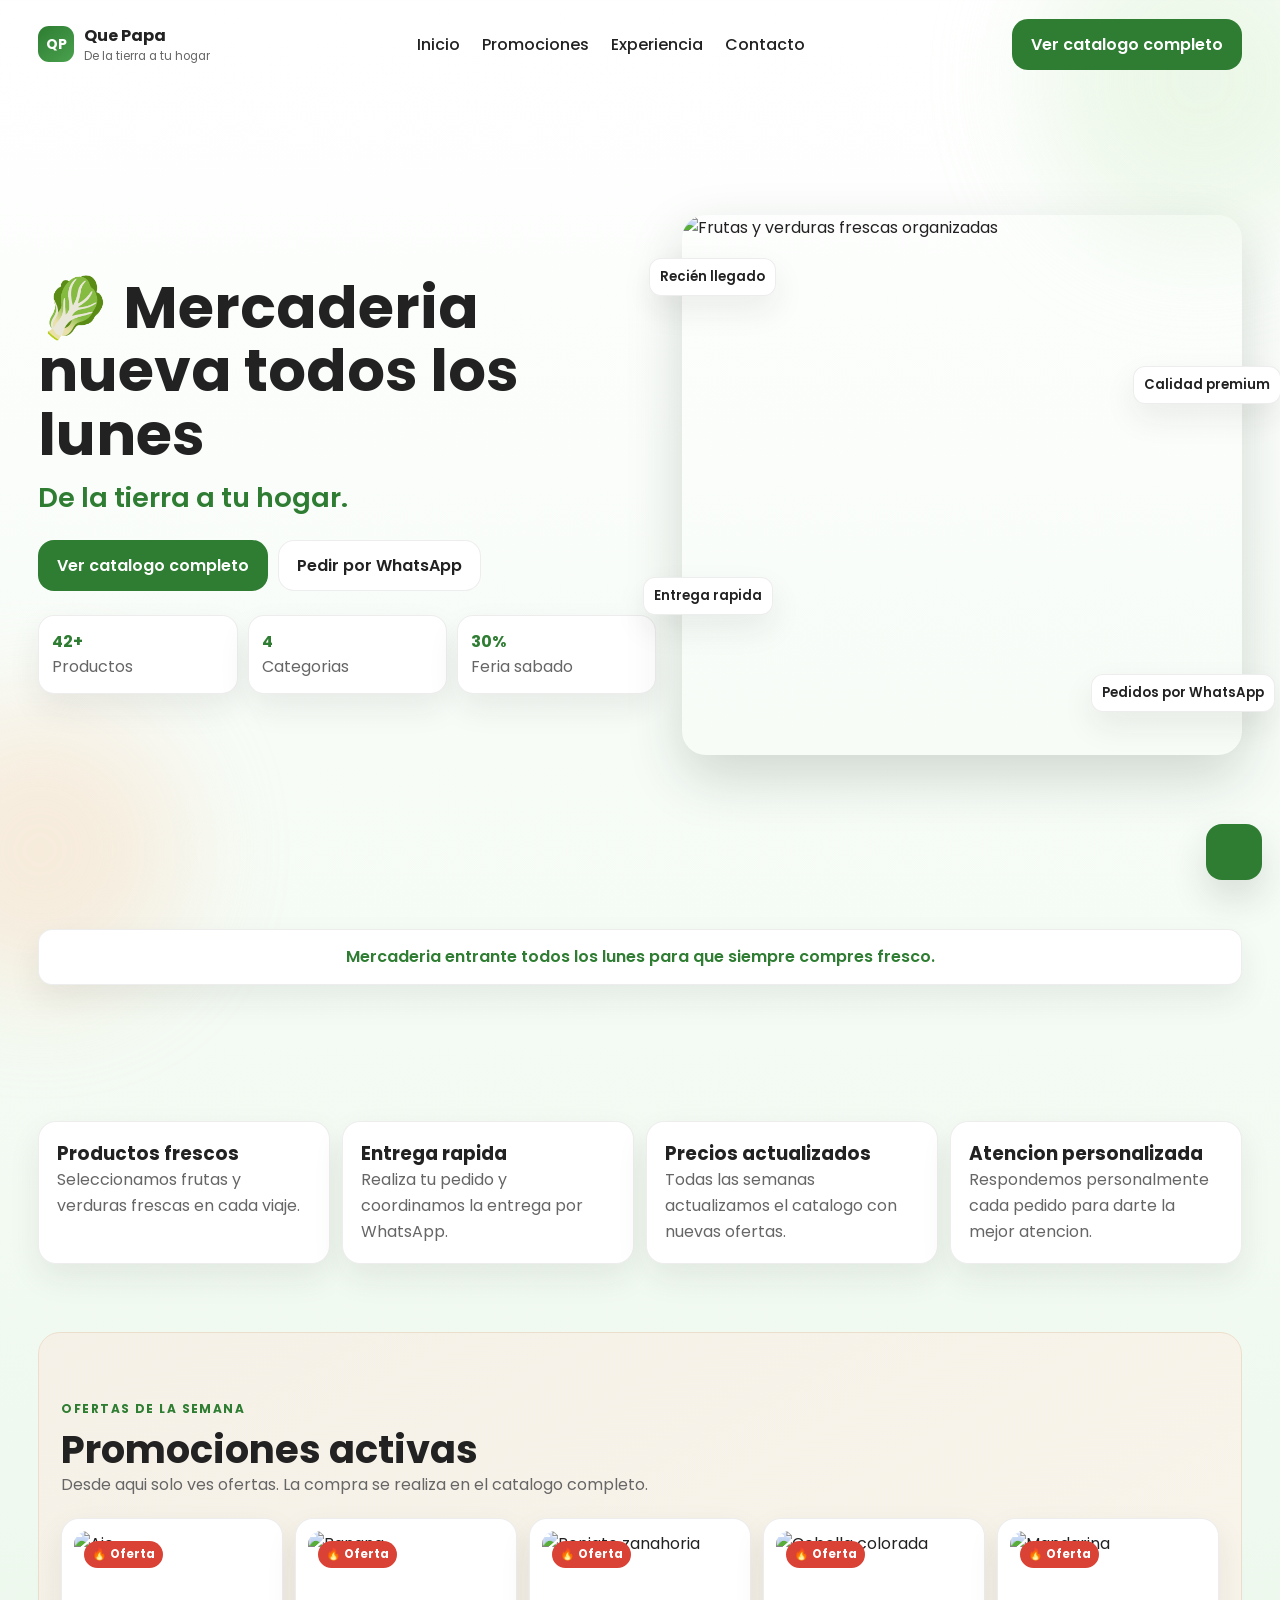
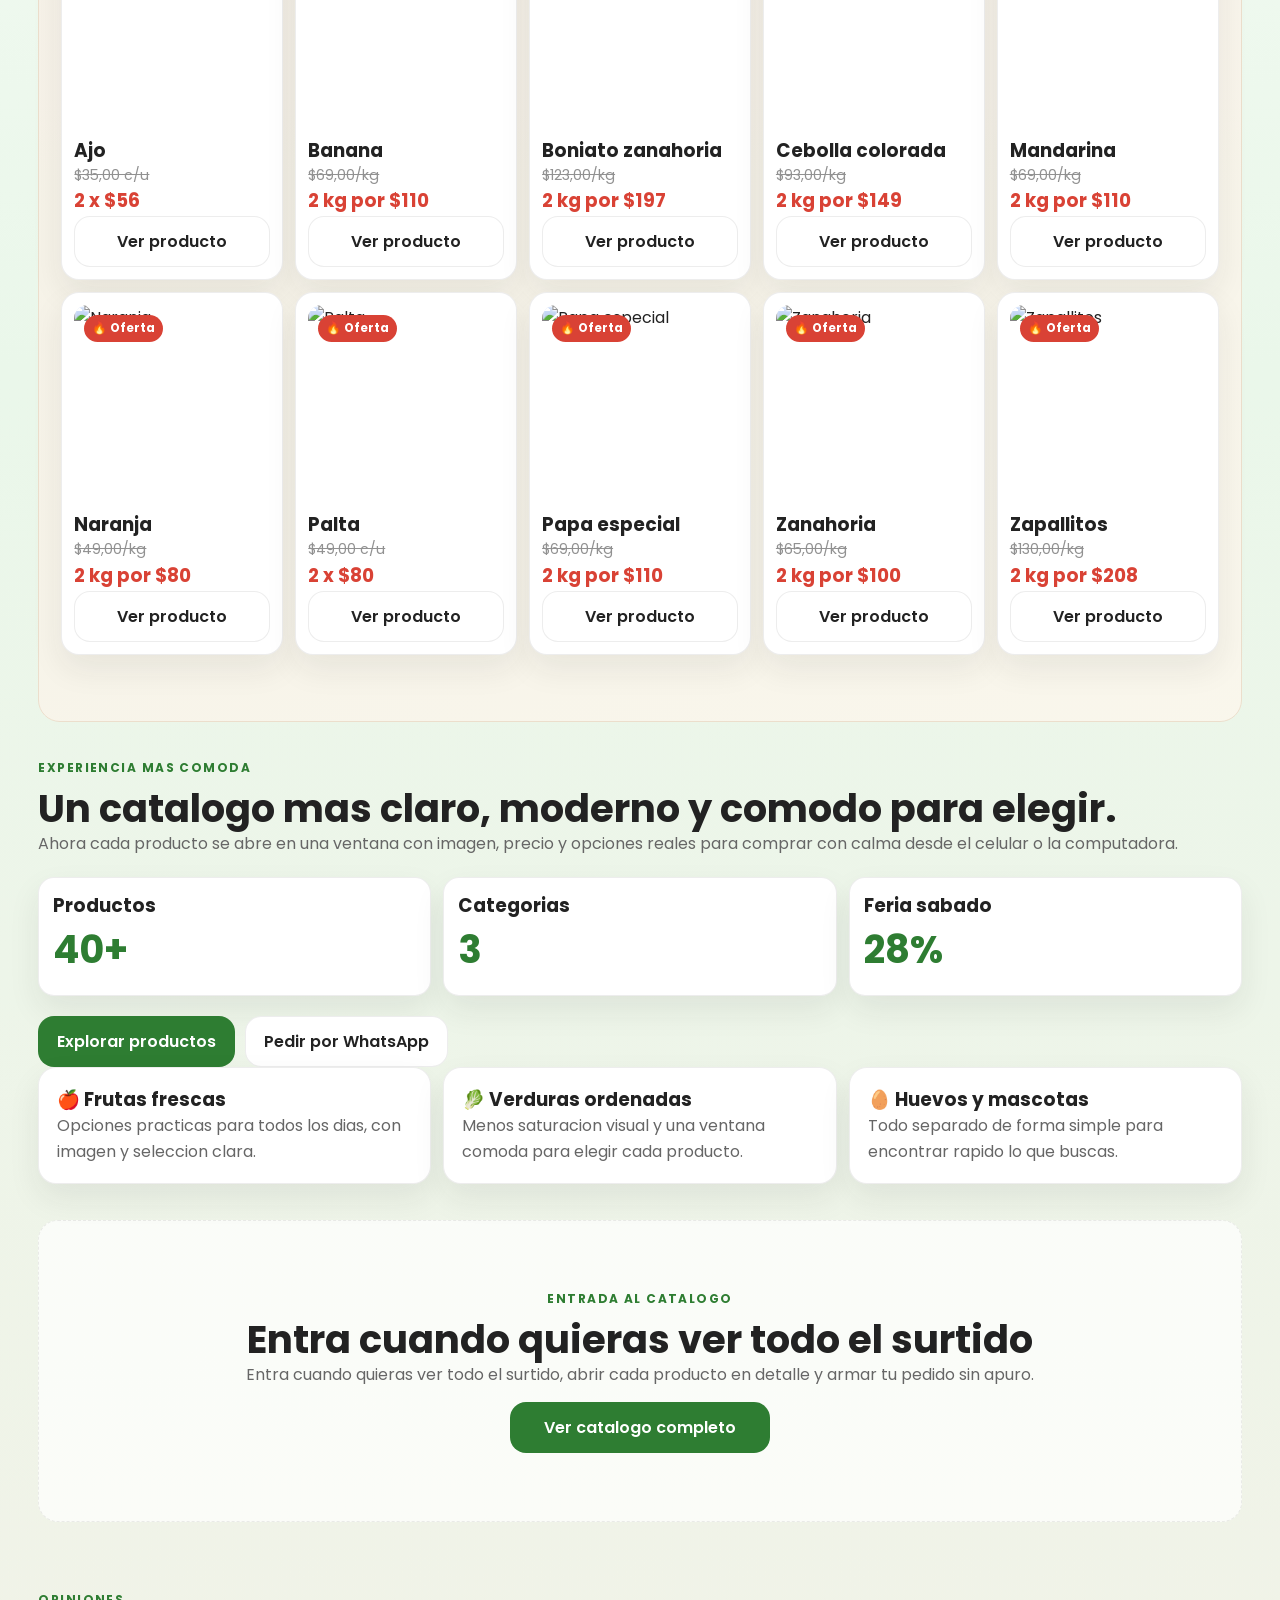
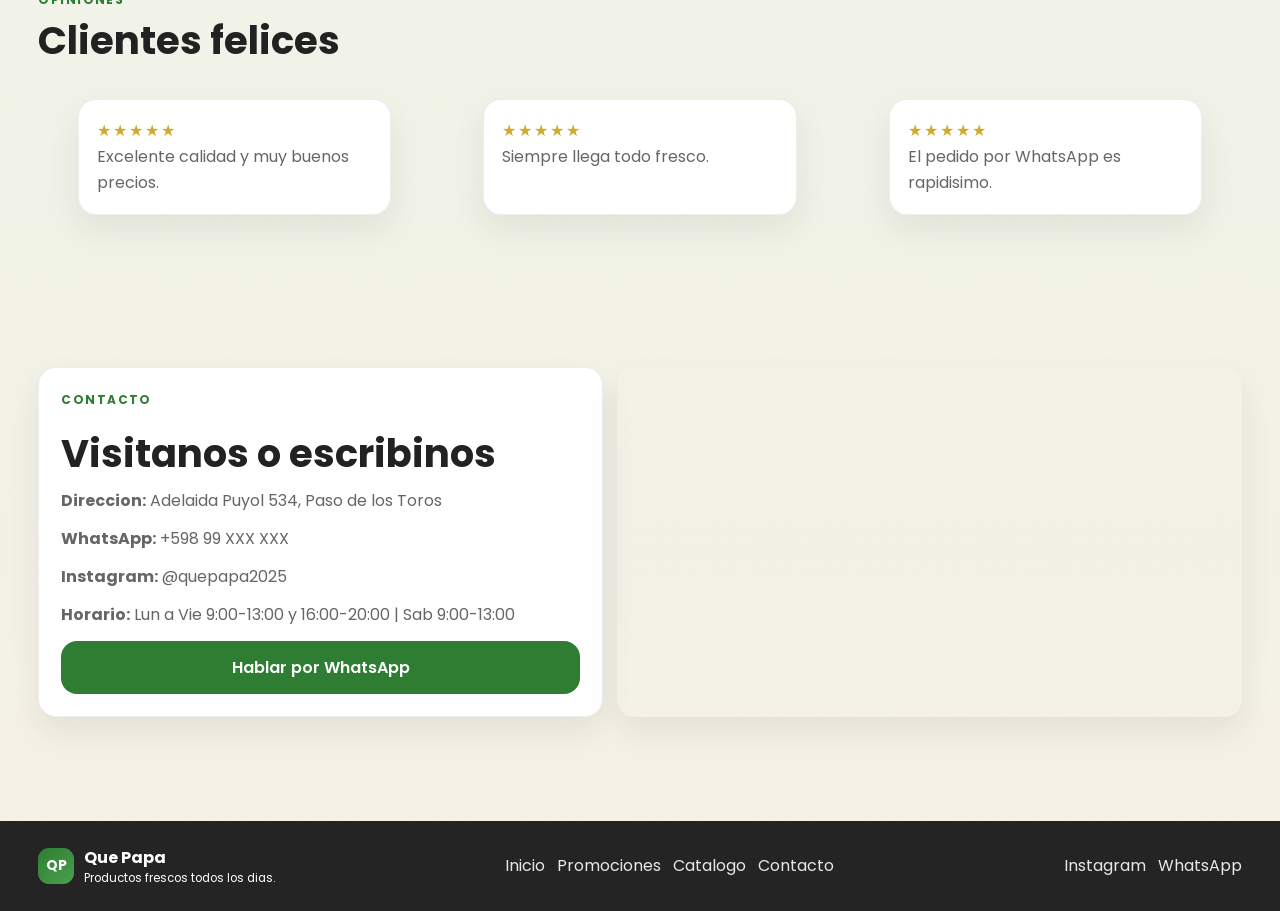
==== commit a63bebd4: "Saco promocion del Header" ====
--- a/index.html
+++ b/index.html
@@ -13,23 +13,7 @@
       content="verduleria, fruteria, pedidos por whatsapp, frutas frescas, verduras frescas, paso de los toros"
     />
     <meta name="robots" content="index,follow" />
-    <meta property="og:type" content="website" />
-    <meta property="og:title" content="Que Papa | Verduleria y Fruteria" />
-    <meta
-      property="og:description"
-      content="Productos frescos todos los dias. Armamos tu pedido y lo enviamos por WhatsApp en pocos pasos."
-    />
-    <meta property="og:image" content="https://images.unsplash.com/photo-1610832958506-aa56368176cf?auto=format&fit=crop&w=1200&q=80" />
-    <meta property="og:url" content="https://quepapafresh.lovable.app" />
-    <meta name="twitter:card" content="summary_large_image" />
-    <meta name="twitter:title" content="Que Papa | Verduleria y Fruteria" />
-    <meta
-      name="twitter:description"
-      content="Frutas y verduras frescas con pedidos rapidos por WhatsApp."
-    />
-    <meta name="twitter:image" content="https://images.unsplash.com/photo-1610832958506-aa56368176cf?auto=format&fit=crop&w=1200&q=80" />
     <link rel="icon" href="favicon.svg" type="image/svg+xml" />
-    <link rel="canonical" href="https://quepapafresh.lovable.app" />
     <link rel="preconnect" href="https://fonts.googleapis.com" />
     <link rel="preconnect" href="https://fonts.gstatic.com" crossorigin />
     <link
@@ -38,37 +22,9 @@
     />
     <link rel="stylesheet" href="styles.css" />
     <script src="https://unpkg.com/lucide@latest"></script>
-    <script type="application/ld+json">
-      {
-        "@context": "https://schema.org",
-        "@type": "LocalBusiness",
-        "name": "Que Papa",
-        "image": "https://images.unsplash.com/photo-1610832958506-aa56368176cf?auto=format&fit=crop&w=1200&q=80",
-        "address": {
-          "@type": "PostalAddress",
-          "streetAddress": "Adelaida Puyol 534",
-          "addressLocality": "Paso de los Toros",
-          "addressRegion": "Tacuarembo",
-          "addressCountry": "UY"
-        },
-        "telephone": "+59899999999",
-        "url": "https://quepapafresh.lovable.app",
-        "sameAs": ["https://instagram.com/quepapa2025"],
-        "servesCuisine": "Frutas y verduras"
-      }
-    </script>
-    <script type="application/ld+json">
-      {
-        "@context": "https://schema.org",
-        "@type": "Organization",
-        "name": "Que Papa",
-        "url": "https://quepapafresh.lovable.app",
-        "logo": "https://images.unsplash.com/photo-1610832958506-aa56368176cf?auto=format&fit=crop&w=300&q=80"
-      }
-    </script>
   </head>
-  <body>
-    <a class="skip-link" href="#catalogo">Saltar al catalogo</a>
+  <body data-page="home">
+    <a class="skip-link" href="#ofertas">Saltar al contenido</a>
     <div class="bg-blob bg-blob--1" aria-hidden="true"></div>
     <div class="bg-blob bg-blob--2" aria-hidden="true"></div>
 
@@ -84,16 +40,13 @@
 
         <nav class="nav" aria-label="Menu principal">
           <a href="#inicio">Inicio</a>
-          <a href="#catalogo">Catalogo</a>
-          <a href="#ofertas">Ofertas</a>
-          <a href="#como-comprar">Como comprar</a>
+          <a href="#ofertas">Promociones</a>
+          <a href="#experiencia">Experiencia</a>
           <a href="#contacto">Contacto</a>
         </nav>
 
         <div class="header__actions">
-          <a class="btn btn--primary" href="https://wa.me/59899999999" target="_blank" rel="noopener noreferrer">
-            Hacer pedido
-          </a>
+          <a class="btn btn--primary" href="catalogo.html">Ver catalogo completo</a>
           <button class="menu-btn" id="menuBtn" aria-expanded="false" aria-label="Abrir menu">
             <i data-lucide="menu"></i>
           </button>
@@ -104,33 +57,35 @@
     <aside class="mobile-drawer" id="mobileDrawer" aria-hidden="true">
       <nav class="mobile-nav" aria-label="Menu movil">
         <a href="#inicio">Inicio</a>
-        <a href="#catalogo">Catalogo</a>
-        <a href="#ofertas">Ofertas</a>
-        <a href="#como-comprar">Como comprar</a>
+        <a href="#ofertas">Promociones</a>
+        <a href="#experiencia">Experiencia</a>
         <a href="#contacto">Contacto</a>
       </nav>
-      <a class="btn btn--primary" href="https://wa.me/59899999999" target="_blank" rel="noopener noreferrer">
-        Hacer pedido
-      </a>
+      <a class="btn btn--primary" href="catalogo.html">Ver catalogo completo</a>
     </aside>
 
     <main>
       <section class="hero section reveal reveal--fade">
         <div class="hero__content">
-          <p class="tag">Mercaderia nueva todos los lunes</p>
-          <h1>Frutas y verduras frescas, directo a tu casa.</h1>
-          <p>
-            Productos seleccionados, precios actualizados y pedidos rapidos por WhatsApp.
-            Elegi lo que necesitas y nosotros nos encargamos del resto.
-          </p>
+          <h1>🥬 Mercaderia nueva todos los lunes</h1>
+          <p class="hero__slogan">De la tierra a tu hogar.</p>
           <div class="hero__buttons">
-            <a class="btn btn--primary" href="https://wa.me/59899999999" target="_blank" rel="noopener noreferrer">Hacer mi pedido</a>
-            <a class="btn btn--ghost" href="#catalogo">Ver catalogo</a>
+            <a class="btn btn--primary" href="catalogo.html">Ver catalogo completo</a>
+            <a class="btn btn--ghost" href="https://wa.me/59899999999" target="_blank" rel="noopener noreferrer">Pedir por WhatsApp</a>
           </div>
           <div class="hero__stats">
-            <article><span id="statProducts">0+</span><p>Productos</p></article>
-            <article><span>10% a 30%</span><p>OFF sabados</p></article>
-            <article><span>Respuesta</span><p>Rapida por WhatsApp</p></article>
+            <article>
+              <span class="js-count" data-count-to="42" data-suffix="+">0</span>
+              <p>Productos</p>
+            </article>
+            <article>
+              <span class="js-count" data-count-to="4">0</span>
+              <p>Categorias</p>
+            </article>
+            <article>
+              <span class="js-count" data-count-to="30" data-suffix="%">0</span>
+              <p>Feria sabado</p>
+            </article>
           </div>
         </div>
         <div class="hero__media">
@@ -139,11 +94,15 @@
             src="https://images.unsplash.com/photo-1615485290382-441e4d049cb5?auto=format&fit=crop&w=1200&q=80"
             alt="Frutas y verduras frescas organizadas"
           />
-          <div class="float-tag float-tag--one">Reciem llegado</div>
+          <div class="float-tag float-tag--one">Recién llegado</div>
           <div class="float-tag float-tag--two">Calidad premium</div>
           <div class="float-tag float-tag--three">Entrega rapida</div>
           <div class="float-tag float-tag--four">Pedidos por WhatsApp</div>
         </div>
+      </section>
+
+      <section class="section highlight-strip reveal reveal--up">
+        <p>Mercaderia entrante todos los lunes para que siempre compres fresco.</p>
       </section>
 
       <section class="section benefits reveal reveal--up">
@@ -156,71 +115,68 @@
       <section class="section weekly-offers reveal reveal--up" id="ofertas">
         <div class="section-head">
           <p class="tag">Ofertas de la semana</p>
-          <h2>Aprovecha promociones activas</h2>
+          <h2>Promociones activas</h2>
+          <p>Desde aqui solo ves ofertas. La compra se realiza en el catalogo completo.</p>
         </div>
         <div class="offers-grid" id="offersGrid"></div>
       </section>
 
-      <section class="section why reveal reveal--stagger">
-        <div class="section-head">
-          <p class="tag">Confianza real</p>
-          <h2>Por que elegir Que Papa</h2>
-          <p>Un negocio familiar moderno, con proceso simple y calidad constante.</p>
-        </div>
+      <section class="section experience reveal reveal--stagger" id="experiencia">
+        <div class="section-head">
+          <p class="tag">Experiencia mas comoda</p>
+          <h2>Un catalogo mas claro, moderno y comodo para elegir.</h2>
+          <p>
+            Ahora cada producto se abre en una ventana con imagen, precio y opciones reales para
+            comprar con calma desde el celular o la computadora.
+          </p>
+        </div>
+
+        <div class="indicator-grid">
+          <article>
+            <h3>Productos</h3>
+            <p class="indicator-number js-count" data-count-to="42" data-suffix="+">0</p>
+          </article>
+          <article>
+            <h3>Categorias</h3>
+            <p class="indicator-number js-count" data-count-to="4">0</p>
+          </article>
+          <article>
+            <h3>Feria sabado</h3>
+            <p class="indicator-number js-count" data-count-to="30" data-suffix="%">0</p>
+          </article>
+        </div>
+
+        <div class="hero__buttons">
+          <a class="btn btn--primary" href="catalogo.html">Explorar productos</a>
+          <a class="btn btn--ghost" href="https://wa.me/59899999999" target="_blank" rel="noopener noreferrer">Pedir por WhatsApp</a>
+        </div>
+
         <div class="why-grid">
-          <article><h3>Calidad</h3><p>Seleccionamos personalmente cada producto.</p></article>
-          <article><h3>Frescura</h3><p>Mercaderia reciem llegada.</p></article>
-          <article><h3>Ofertas</h3><p>Promociones semanales reales.</p></article>
-          <article><h3>Atencion</h3><p>Siempre respondemos por WhatsApp.</p></article>
-          <article><h3>Rapidez</h3><p>Compra intuitiva y sin vueltas.</p></article>
-          <article><h3>Confianza</h3><p>Cada pedido se arma para cada cliente.</p></article>
-        </div>
-      </section>
-
-      <section class="section favorites reveal reveal--zoom">
-        <div class="section-head">
-          <p class="tag">Favoritos</p>
-          <h2>Los favoritos de nuestros clientes</h2>
-        </div>
-        <div class="favorites-track" id="favoritesTrack" aria-label="Carrusel de favoritos"></div>
-      </section>
-
-      <section class="section offer-banner reveal reveal--fade">
-        <div>
-          <h2>Aprovecha nuestras ofertas semanales</h2>
-          <p>Actualizamos precios constantemente para darte la mejor relacion calidad precio.</p>
-        </div>
-        <button class="btn btn--primary" id="seeOffersBtn">Ver ofertas</button>
-      </section>
-
-      <section class="section catalog-head reveal reveal--up" id="catalogo">
-        <div>
-          <p class="tag">Nuestro catalogo</p>
-          <h2>Elegi productos, suma al carrito y envia por WhatsApp</h2>
-          <p>Compra en pocos minutos con una experiencia simple, clara y moderna.</p>
-        </div>
-        <div class="catalog-controls">
-          <label for="searchInput" class="sr-only">Buscar productos</label>
-          <input id="searchInput" type="search" placeholder="Buscar productos..." autocomplete="off" />
-          <div class="chips" id="filterChips"></div>
-          <p class="catalog-count" id="catalogCount">0 productos disponibles</p>
-        </div>
-      </section>
-
-      <section class="section catalog-grid-wrap reveal reveal--up">
-        <div class="catalog-grid" id="catalogGrid"></div>
-      </section>
-
-      <section class="section steps reveal reveal--up" id="como-comprar">
-        <div class="section-head">
-          <p class="tag">Como funciona</p>
-          <h2>Compra facil en 3 pasos</h2>
-        </div>
-        <div class="steps-grid">
-          <article><span>1</span><h3>Elegi productos</h3><p>Busca, filtra y abre cada producto para definir tu cantidad.</p></article>
-          <article><span>2</span><h3>Arma tu carrito</h3><p>Agrega todo lo que necesitas y revisa el total al instante.</p></article>
-          <article><span>3</span><h3>Envia por WhatsApp</h3><p>Completa tus datos y envia el pedido completo al negocio.</p></article>
-        </div>
+          <article>
+            <h3>🍎 Frutas frescas</h3>
+            <p>Opciones practicas para todos los dias, con imagen y seleccion clara.</p>
+          </article>
+          <article>
+            <h3>🥬 Verduras ordenadas</h3>
+            <p>Menos saturacion visual y una ventana comoda para elegir cada producto.</p>
+          </article>
+          <article>
+            <h3>🥚 Huevos y mascotas</h3>
+            <p>Todo separado de forma simple para encontrar rapido lo que buscas.</p>
+          </article>
+        </div>
+      </section>
+
+      <section class="section catalog-entry reveal reveal--zoom">
+        <div class="section-head">
+          <p class="tag">Entrada al catalogo</p>
+          <h2>Entra cuando quieras ver todo el surtido</h2>
+          <p>
+            Entra cuando quieras ver todo el surtido, abrir cada producto en detalle y armar tu
+            pedido sin apuro.
+          </p>
+        </div>
+        <a class="btn btn--primary catalog-entry__btn" href="catalogo.html">Ver catalogo completo</a>
       </section>
 
       <section class="section testimonials reveal reveal--up">
@@ -232,19 +188,6 @@
           <blockquote><p class="stars">★★★★★</p><p>Excelente calidad y muy buenos precios.</p></blockquote>
           <blockquote><p class="stars">★★★★★</p><p>Siempre llega todo fresco.</p></blockquote>
           <blockquote><p class="stars">★★★★★</p><p>El pedido por WhatsApp es rapidisimo.</p></blockquote>
-        </div>
-      </section>
-
-      <section class="section faq reveal reveal--up">
-        <div class="section-head">
-          <p class="tag">Preguntas frecuentes</p>
-          <h2>Respuestas rapidas</h2>
-        </div>
-        <div class="faq-list">
-          <details><summary>Hacen envios?</summary><p>Si, coordinamos envio segun zona por WhatsApp.</p></details>
-          <details><summary>Como realizo un pedido?</summary><p>Seleccionando productos y enviando el carrito por WhatsApp.</p></details>
-          <details><summary>Como pago?</summary><p>En efectivo o tarjeta al momento de recibir el pedido.</p></details>
-          <details><summary>Puedo comprar menos de un kilo?</summary><p>Si, los productos por peso permiten comprar desde 100 gramos.</p></details>
         </div>
       </section>
 
@@ -276,8 +219,8 @@
       </div>
       <nav class="footer__links" aria-label="Enlaces rapidos">
         <a href="#inicio">Inicio</a>
-        <a href="#catalogo">Catalogo</a>
-        <a href="#ofertas">Ofertas</a>
+        <a href="#ofertas">Promociones</a>
+        <a href="catalogo.html">Catalogo</a>
         <a href="#contacto">Contacto</a>
       </nav>
       <div class="footer__social">
@@ -286,50 +229,6 @@
       </div>
     </footer>
 
-    <button class="cart-fab" id="cartFab" aria-label="Abrir carrito">
-      <i data-lucide="shopping-cart"></i>
-      <span id="cartFabCount">0</span>
-    </button>
-
-    <aside class="cart-panel" id="cartPanel" aria-hidden="true">
-      <header>
-        <h3>Tu carrito</h3>
-        <button id="closeCart" aria-label="Cerrar carrito"><i data-lucide="x"></i></button>
-      </header>
-      <div class="cart-items" id="cartItems"></div>
-      <footer>
-        <p><span>Total</span><strong id="cartTotal">$0.00</strong></p>
-        <div class="cart-actions">
-          <button class="btn btn--ghost" id="clearCart">Vaciar carrito</button>
-          <button class="btn btn--primary" id="checkoutBtn">Finalizar pedido</button>
-        </div>
-      </footer>
-    </aside>
-
-    <dialog class="modal" id="productModal">
-      <button class="modal-close" id="closeProductModal" aria-label="Cerrar"><i data-lucide="x"></i></button>
-      <div class="product-modal__grid" id="productModalContent"></div>
-    </dialog>
-
-    <dialog class="modal checkout-modal" id="checkoutModal">
-      <button class="modal-close" id="closeCheckoutModal" aria-label="Cerrar"><i data-lucide="x"></i></button>
-      <h3>Finalizar pedido</h3>
-      <form id="checkoutForm">
-        <label>Nombre completo<input required name="name" type="text" /></label>
-        <label>Telefono<input required name="phone" type="tel" /></label>
-        <label>Direccion<input required name="address" type="text" /></label>
-        <label>Observaciones (opcional)<textarea name="notes" rows="3"></textarea></label>
-        <fieldset>
-          <legend>Como vas a pagar?</legend>
-          <label><input type="radio" name="payment" value="Efectivo" checked /> Efectivo</label>
-          <label><input type="radio" name="payment" value="Tarjeta" /> Tarjeta</label>
-        </fieldset>
-        <button class="btn btn--primary" type="submit">Enviar pedido por WhatsApp</button>
-      </form>
-    </dialog>
-
-    <div class="toast" id="toast" aria-live="polite"></div>
-
     <a class="whatsapp-float" href="https://wa.me/59899999999" target="_blank" rel="noopener noreferrer" aria-label="Abrir WhatsApp">
       <i data-lucide="message-circle"></i>
     </a>
--- a/styles.css
+++ b/styles.css
@@ -337,6 +337,13 @@
   gap: 10px;
 }
 
+.hero__slogan {
+  margin-top: 10px;
+  font-size: clamp(1.1rem, 2.2vw, 1.7rem);
+  font-weight: 600;
+  color: var(--green);
+}
+
 .hero__stats {
   margin-top: 24px;
   display: grid;
@@ -458,6 +465,21 @@
 
 .section-head {
   margin-bottom: 20px;
+}
+
+.highlight-strip {
+  margin-top: -20px;
+  text-align: center;
+}
+
+.highlight-strip p {
+  background: #fff;
+  border: 1px solid var(--line);
+  border-radius: 14px;
+  box-shadow: var(--shadow);
+  padding: 14px;
+  font-weight: 600;
+  color: var(--green);
 }
 
 .weekly-offers {
@@ -511,6 +533,10 @@
   padding: 12px;
 }
 
+.offers-grid .btn {
+  width: 100%;
+}
+
 .old-price {
   text-decoration: line-through;
   color: #919191;
@@ -527,6 +553,31 @@
   display: grid;
   grid-template-columns: repeat(3, 1fr);
   gap: 12px;
+}
+
+.experience {
+  padding: 36px 0;
+}
+
+.indicator-grid {
+  display: grid;
+  grid-template-columns: repeat(3, 1fr);
+  gap: 12px;
+  margin-bottom: 16px;
+}
+
+.indicator-grid article {
+  background: #fff;
+  border: 1px solid var(--line);
+  border-radius: 16px;
+  box-shadow: var(--shadow);
+  padding: 14px;
+}
+
+.indicator-number {
+  font-size: clamp(1.5rem, 3vw, 2.5rem);
+  font-weight: 700;
+  color: var(--green);
 }
 
 .why-grid article {
@@ -572,6 +623,21 @@
 .offer-banner p,
 .offer-banner h2 {
   color: #fff;
+}
+
+.catalog-entry {
+  text-align: center;
+  border: 1px dashed var(--line);
+  border-radius: 20px;
+  background: rgba(255, 255, 255, 0.7);
+}
+
+.catalog-entry .section-head {
+  margin-bottom: 14px;
+}
+
+.catalog-entry__btn {
+  min-width: 260px;
 }
 
 .catalog-head {
@@ -1066,6 +1132,7 @@
   }
 
   .why-grid,
+  .indicator-grid,
   .steps-grid,
   .testimonials-grid {
     grid-template-columns: repeat(2, 1fr);
@@ -1093,6 +1160,7 @@
   }
 
   .benefits,
+  .indicator-grid,
   .why-grid,
   .steps-grid,
   .testimonials-grid {
@@ -1107,16 +1175,4 @@
     flex-direction: column;
     align-items: flex-start;
   }
-  }
-
-  .grid--three,
-  .grid--four,
-  .hours {
-    grid-template-columns: 1fr;
-  }
-
-  .site-footer {
-    flex-direction: column;
-    gap: 0.4rem;
-  }
-}
+}
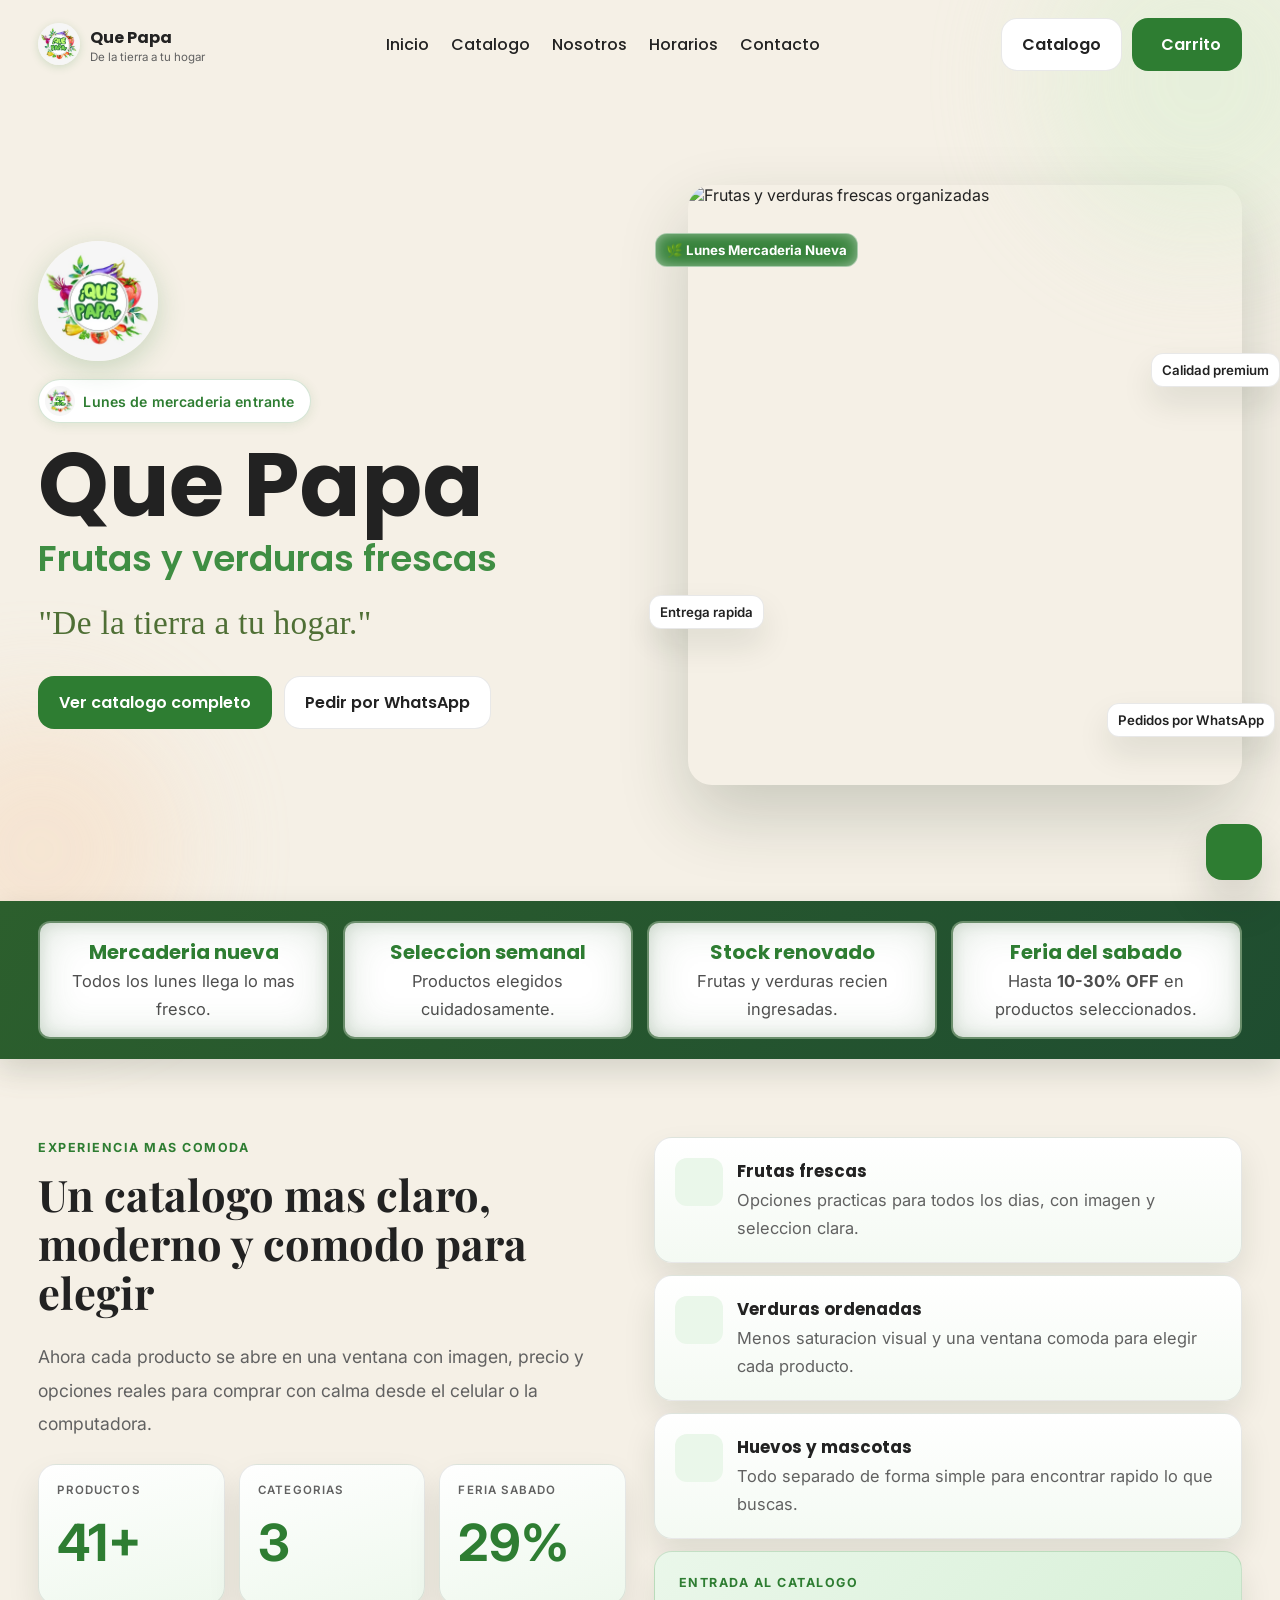
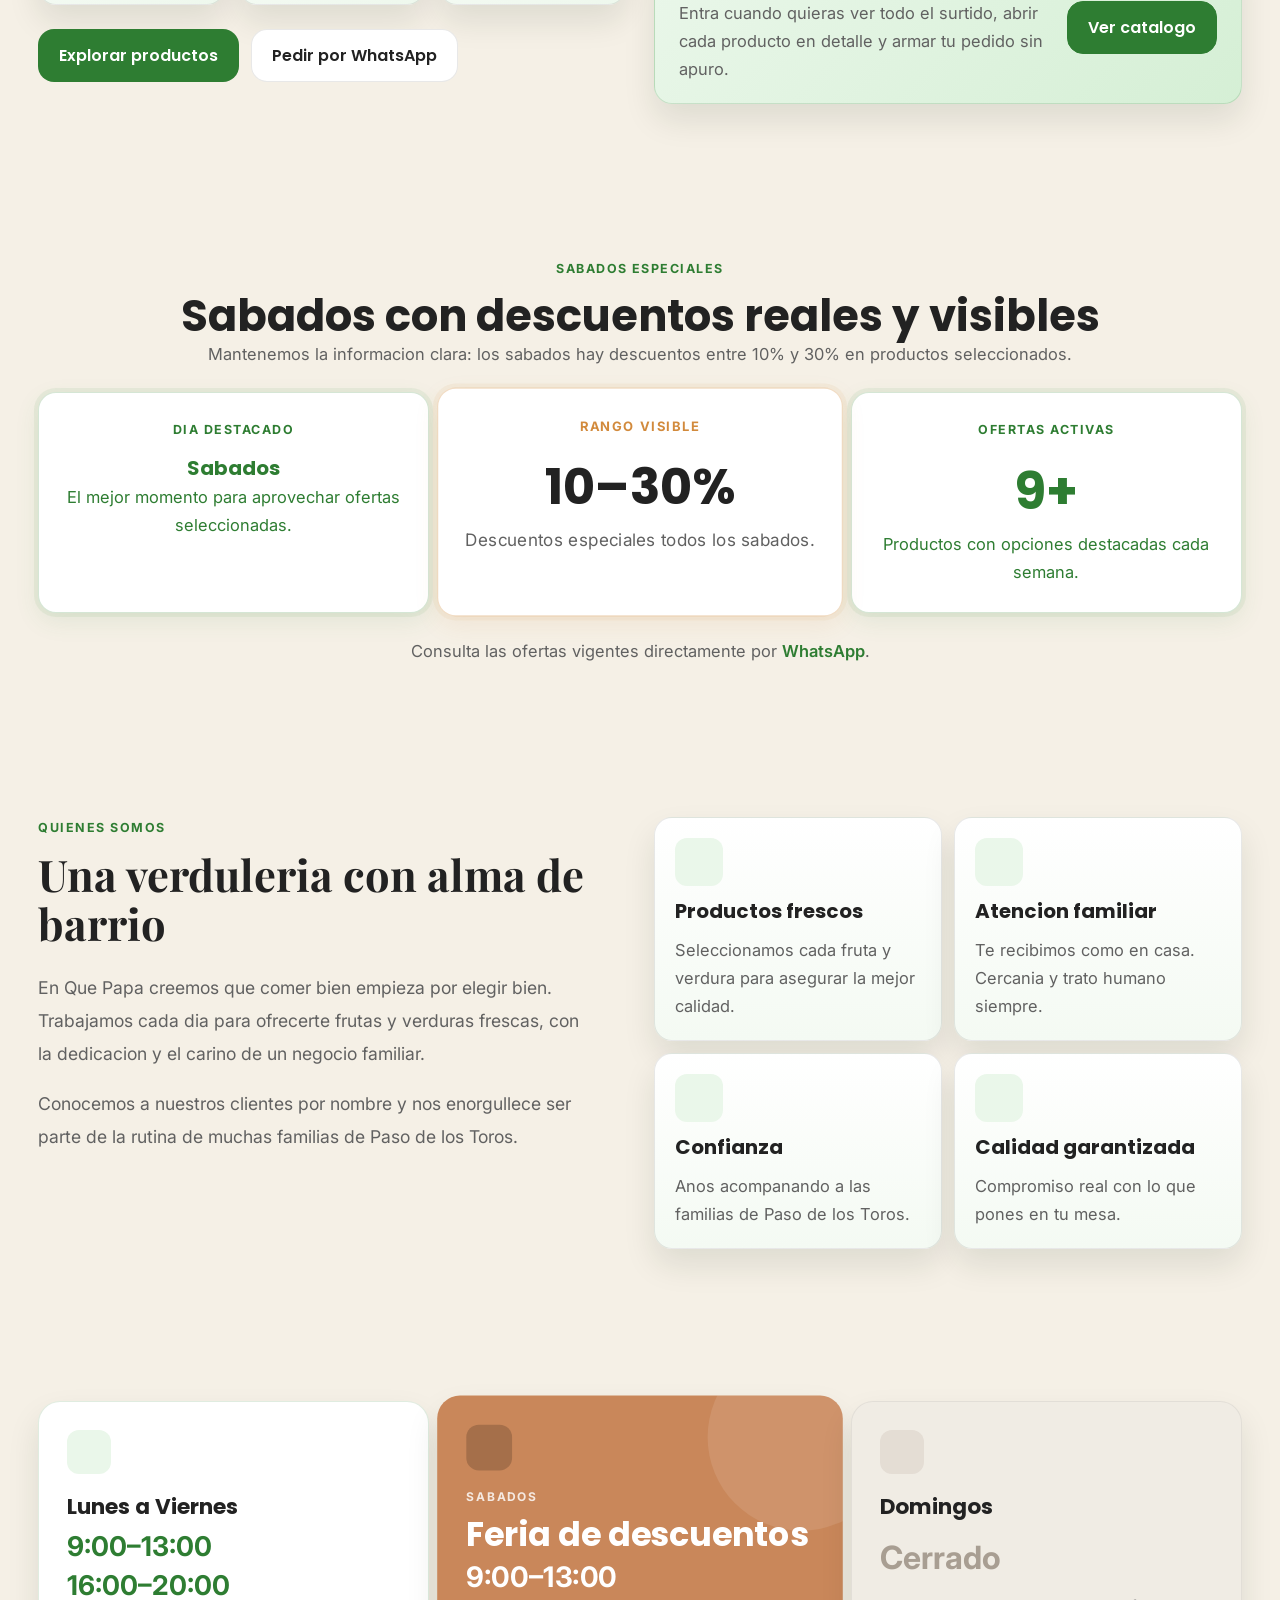
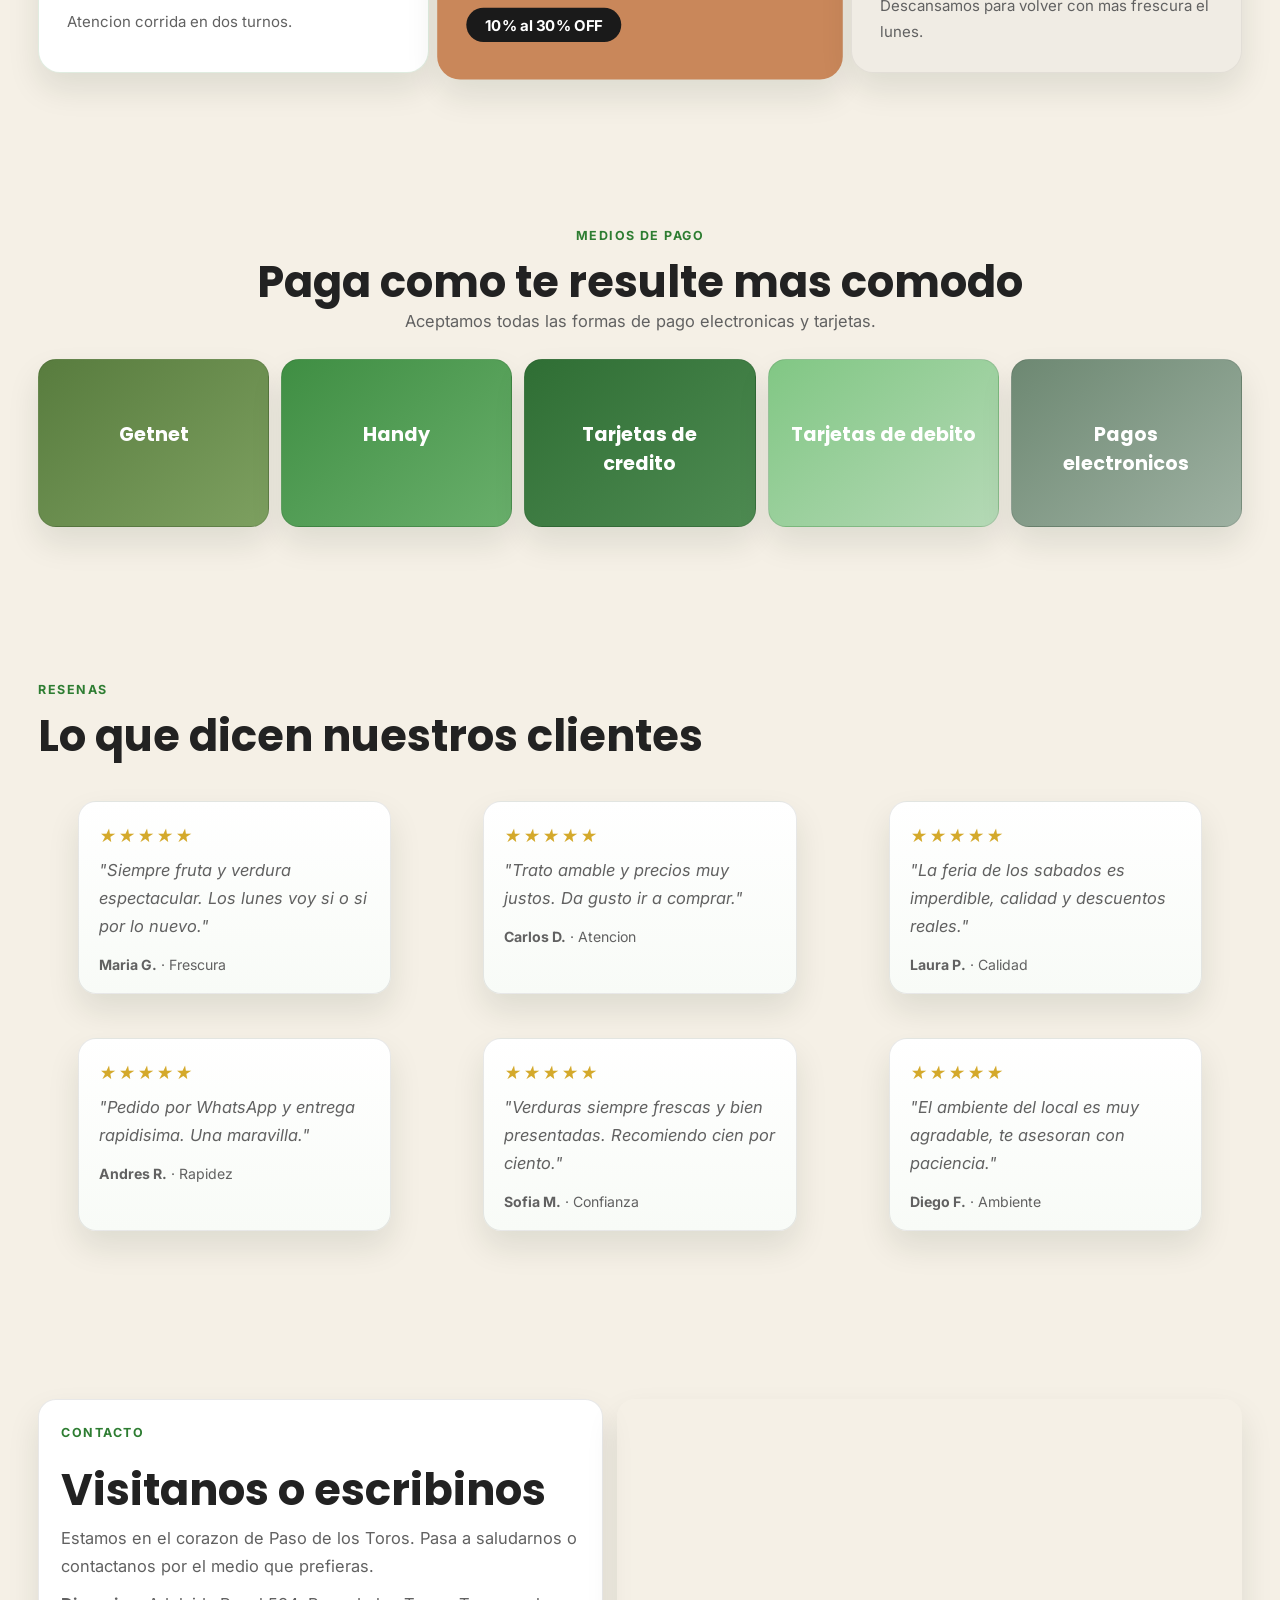
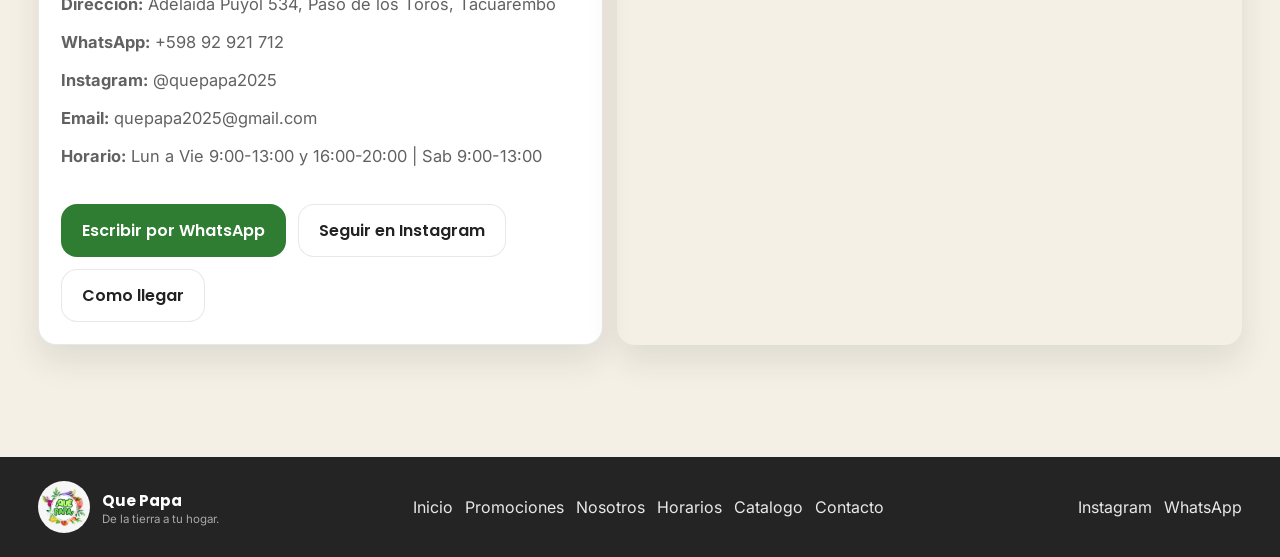
==== commit 95272cb1: "promocion off" ====
--- a/index.html
+++ b/index.html
@@ -13,17 +13,19 @@
       content="verduleria, fruteria, pedidos por whatsapp, frutas frescas, verduras frescas, paso de los toros"
     />
     <meta name="robots" content="index,follow" />
-    <link rel="icon" href="favicon.svg" type="image/svg+xml" />
+    <link rel="icon" href="logo.jpg" type="image/jpeg" />
+    <link rel="apple-touch-icon" href="logo.jpg" />
     <link rel="preconnect" href="https://fonts.googleapis.com" />
     <link rel="preconnect" href="https://fonts.gstatic.com" crossorigin />
     <link
-      href="https://fonts.googleapis.com/css2?family=Poppins:wght@400;500;600;700;800&display=swap"
+      href="https://fonts.googleapis.com/css2?family=Inter:wght@400;500;600&family=Poppins:wght@500;600;700;800&family=Playfair+Display:wght@700;800&display=swap"
       rel="stylesheet"
     />
     <link rel="stylesheet" href="styles.css" />
     <script src="https://unpkg.com/lucide@latest"></script>
   </head>
   <body data-page="home">
+    <div id="top" aria-hidden="true"></div>
     <a class="skip-link" href="#ofertas">Saltar al contenido</a>
     <div class="bg-blob bg-blob--1" aria-hidden="true"></div>
     <div class="bg-blob bg-blob--2" aria-hidden="true"></div>
@@ -31,7 +33,7 @@
     <header class="header" id="inicio">
       <div class="header__inner">
         <a class="logo" href="#inicio" aria-label="Ir al inicio">
-          <span class="logo__mark">QP</span>
+          <img class="logo__img" src="logo.jpg" alt="Que Papa" />
           <span>
             <strong>Que Papa</strong>
             <small>De la tierra a tu hogar</small>
@@ -39,14 +41,18 @@
         </a>
 
         <nav class="nav" aria-label="Menu principal">
-          <a href="#inicio">Inicio</a>
-          <a href="#ofertas">Promociones</a>
-          <a href="#experiencia">Experiencia</a>
+          <a href="#top">Inicio</a>
+          <a href="catalogo.html">Catalogo</a>
+          <a href="#nosotros">Nosotros</a>
+          <a href="#horarios">Horarios</a>
           <a href="#contacto">Contacto</a>
         </nav>
 
         <div class="header__actions">
-          <a class="btn btn--primary" href="catalogo.html">Ver catalogo completo</a>
+          <a class="btn btn--ghost" href="catalogo.html">Catalogo</a>
+          <a class="btn btn--primary" href="catalogo.html">
+            <i data-lucide="shopping-cart"></i> Carrito
+          </a>
           <button class="menu-btn" id="menuBtn" aria-expanded="false" aria-label="Abrir menu">
             <i data-lucide="menu"></i>
           </button>
@@ -56,9 +62,10 @@
 
     <aside class="mobile-drawer" id="mobileDrawer" aria-hidden="true">
       <nav class="mobile-nav" aria-label="Menu movil">
-        <a href="#inicio">Inicio</a>
-        <a href="#ofertas">Promociones</a>
-        <a href="#experiencia">Experiencia</a>
+        <a href="#top">Inicio</a>
+        <a href="catalogo.html">Catalogo</a>
+        <a href="#nosotros">Nosotros</a>
+        <a href="#horarios">Horarios</a>
         <a href="#contacto">Contacto</a>
       </nav>
       <a class="btn btn--primary" href="catalogo.html">Ver catalogo completo</a>
@@ -67,25 +74,17 @@
     <main>
       <section class="hero section reveal reveal--fade">
         <div class="hero__content">
-          <h1>🥬 Mercaderia nueva todos los lunes</h1>
-          <p class="hero__slogan">De la tierra a tu hogar.</p>
+          <img class="hero__logo" src="logo.jpg" alt="Que Papa" />
+          <div class="hero__kicker">
+            <img class="kicker__logo" src="logo.jpg" alt="Que Papa" />
+            <span>Lunes de mercaderia entrante</span>
+          </div>
+          <h1>Que Papa</h1>
+          <h2 class="hero__subtitle">Frutas y verduras frescas</h2>
+          <p class="hero__slogan">"De la tierra a tu hogar."</p>
           <div class="hero__buttons">
             <a class="btn btn--primary" href="catalogo.html">Ver catalogo completo</a>
-            <a class="btn btn--ghost" href="https://wa.me/59899999999" target="_blank" rel="noopener noreferrer">Pedir por WhatsApp</a>
-          </div>
-          <div class="hero__stats">
-            <article>
-              <span class="js-count" data-count-to="42" data-suffix="+">0</span>
-              <p>Productos</p>
-            </article>
-            <article>
-              <span class="js-count" data-count-to="4">0</span>
-              <p>Categorias</p>
-            </article>
-            <article>
-              <span class="js-count" data-count-to="30" data-suffix="%">0</span>
-              <p>Feria sabado</p>
-            </article>
+            <a class="btn btn--ghost" href="https://wa.me/59892921712" target="_blank" rel="noopener noreferrer">Pedir por WhatsApp</a>
           </div>
         </div>
         <div class="hero__media">
@@ -94,100 +93,245 @@
             src="https://images.unsplash.com/photo-1615485290382-441e4d049cb5?auto=format&fit=crop&w=1200&q=80"
             alt="Frutas y verduras frescas organizadas"
           />
-          <div class="float-tag float-tag--one">Recién llegado</div>
+          <div class="float-tag float-tag--one float-tag--green">🌿 Lunes Mercaderia Nueva</div>
           <div class="float-tag float-tag--two">Calidad premium</div>
           <div class="float-tag float-tag--three">Entrega rapida</div>
           <div class="float-tag float-tag--four">Pedidos por WhatsApp</div>
         </div>
       </section>
 
-      <section class="section highlight-strip reveal reveal--up">
-        <p>Mercaderia entrante todos los lunes para que siempre compres fresco.</p>
-      </section>
-
-      <section class="section benefits reveal reveal--up">
-        <article><i data-lucide="leaf"></i><h3>Productos frescos</h3><p>Seleccionamos frutas y verduras frescas en cada viaje.</p></article>
-        <article><i data-lucide="truck"></i><h3>Entrega rapida</h3><p>Realiza tu pedido y coordinamos la entrega por WhatsApp.</p></article>
-        <article><i data-lucide="badge-dollar-sign"></i><h3>Precios actualizados</h3><p>Todas las semanas actualizamos el catalogo con nuevas ofertas.</p></article>
-        <article><i data-lucide="heart-handshake"></i><h3>Atencion personalizada</h3><p>Respondemos personalmente cada pedido para darte la mejor atencion.</p></article>
-      </section>
-
-      <section class="section weekly-offers reveal reveal--up" id="ofertas">
+      <section class="section info-band reveal reveal--stagger">
+        <div class="info-band__grid">
+          <article class="info-band__item">
+            <i data-lucide="sprout"></i>
+            <h3>Mercaderia nueva</h3>
+            <p>Todos los lunes llega lo mas fresco.</p>
+          </article>
+          <article class="info-band__item">
+            <i data-lucide="leaf"></i>
+            <h3>Seleccion semanal</h3>
+            <p>Productos elegidos cuidadosamente.</p>
+          </article>
+          <article class="info-band__item">
+            <i data-lucide="package-check"></i>
+            <h3>Stock renovado</h3>
+            <p>Frutas y verduras recien ingresadas.</p>
+          </article>
+          <article class="info-band__item">
+            <i data-lucide="shopping-cart"></i>
+            <h3>Feria del sabado</h3>
+            <p>Hasta <strong>10-30% OFF</strong> en productos seleccionados.</p>
+          </article>
+        </div>
+      </section>
+
+      <section class="section experience reveal reveal--stagger" id="experiencia">
+        <div class="experience-layout">
+          <div>
+            <div class="section-head">
+              <p class="tag">Experiencia mas comoda</p>
+              <h2>Un catalogo mas claro, moderno y comodo para elegir</h2>
+              <p>
+                Ahora cada producto se abre en una ventana con imagen, precio y opciones reales para
+                comprar con calma desde el celular o la computadora.
+              </p>
+            </div>
+            <div class="indicator-grid">
+              <article>
+                <h3>Productos</h3>
+                <p class="indicator-number js-count" data-count-to="42" data-suffix="+">0</p>
+              </article>
+              <article>
+                <h3>Categorias</h3>
+                <p class="indicator-number js-count" data-count-to="4">0</p>
+              </article>
+              <article>
+                <h3>Feria sabado</h3>
+                <p class="indicator-number js-count" data-count-to="30" data-suffix="%">0</p>
+              </article>
+            </div>
+            <div class="hero__buttons">
+              <a class="btn btn--primary" href="catalogo.html">Explorar productos</a>
+              <a class="btn btn--ghost" href="https://wa.me/59892921712" target="_blank" rel="noopener noreferrer">Pedir por WhatsApp</a>
+            </div>
+          </div>
+
+          <div class="experience-right">
+            <div class="why-grid why-grid--col">
+              <article>
+                <div class="feature-icon"><i data-lucide="apple"></i></div>
+                <div>
+                  <h3>Frutas frescas</h3>
+                  <p>Opciones practicas para todos los dias, con imagen y seleccion clara.</p>
+                </div>
+              </article>
+              <article>
+                <div class="feature-icon"><i data-lucide="leaf"></i></div>
+                <div>
+                  <h3>Verduras ordenadas</h3>
+                  <p>Menos saturacion visual y una ventana comoda para elegir cada producto.</p>
+                </div>
+              </article>
+              <article>
+                <div class="feature-icon"><i data-lucide="egg"></i></div>
+                <div>
+                  <h3>Huevos y mascotas</h3>
+                  <p>Todo separado de forma simple para encontrar rapido lo que buscas.</p>
+                </div>
+              </article>
+            </div>
+            <article class="entrada-catalogo">
+              <div>
+                <p class="tag">Entrada al catalogo</p>
+                <p>Entra cuando quieras ver todo el surtido, abrir cada producto en detalle y armar tu pedido sin apuro.</p>
+              </div>
+              <a class="btn btn--primary" href="catalogo.html">Ver catalogo</a>
+            </article>
+          </div>
+        </div>
+      </section>
+
+      <section class="section sabados reveal reveal--up" id="sabados">
         <div class="section-head">
-          <p class="tag">Ofertas de la semana</p>
-          <h2>Promociones activas</h2>
-          <p>Desde aqui solo ves ofertas. La compra se realiza en el catalogo completo.</p>
-        </div>
-        <div class="offers-grid" id="offersGrid"></div>
-      </section>
-
-      <section class="section experience reveal reveal--stagger" id="experiencia">
+          <p class="tag">Sabados especiales</p>
+          <h2>Sabados con descuentos reales y visibles</h2>
+          <p>Mantenemos la informacion clara: los sabados hay descuentos entre 10% y 30% en productos seleccionados.</p>
+        </div>
+        <div class="sabados-grid">
+          <article>
+            <p class="tag">Dia destacado</p>
+            <h3>Sabados</h3>
+            <p>El mejor momento para aprovechar ofertas seleccionadas.</p>
+          </article>
+          <article>
+            <p class="tag">Rango visible</p>
+            <h3>10–30%</h3>
+            <p>Descuentos especiales todos los sabados.</p>
+          </article>
+          <article>
+            <p class="tag">Ofertas activas</p>
+            <h3 class="indicator-number js-count" data-count-to="10" data-suffix="+">0</h3>
+            <p>Productos con opciones destacadas cada semana.</p>
+          </article>
+        </div>
+        <p class="sabados__note">Consulta las ofertas vigentes directamente por <a href="https://wa.me/59892921712" target="_blank" rel="noopener noreferrer">WhatsApp</a>.</p>
+      </section>
+
+      <section class="section about reveal reveal--up" id="nosotros">
+        <div class="about-layout">
+          <div class="section-head">
+            <p class="tag">Quienes somos</p>
+            <h2>Una verduleria con alma de barrio</h2>
+            <p>
+              En Que Papa creemos que comer bien empieza por elegir bien. Trabajamos cada dia para
+              ofrecerte frutas y verduras frescas, con la dedicacion y el carino de un negocio familiar.
+            </p>
+            <p>
+              Conocemos a nuestros clientes por nombre y nos enorgullece ser parte de la rutina de
+              muchas familias de Paso de los Toros.
+            </p>
+          </div>
+          <div class="why-grid">
+            <article>
+              <div class="feature-icon"><i data-lucide="sprout"></i></div>
+              <h3>Productos frescos</h3>
+              <p>Seleccionamos cada fruta y verdura para asegurar la mejor calidad.</p>
+            </article>
+            <article>
+              <div class="feature-icon"><i data-lucide="heart"></i></div>
+              <h3>Atencion familiar</h3>
+              <p>Te recibimos como en casa. Cercania y trato humano siempre.</p>
+            </article>
+            <article>
+              <div class="feature-icon"><i data-lucide="handshake"></i></div>
+              <h3>Confianza</h3>
+              <p>Anos acompanando a las familias de Paso de los Toros.</p>
+            </article>
+            <article>
+              <div class="feature-icon"><i data-lucide="shield-check"></i></div>
+              <h3>Calidad garantizada</h3>
+              <p>Compromiso real con lo que pones en tu mesa.</p>
+            </article>
+          </div>
+        </div>
+      </section>
+
+      <section class="section reveal reveal--up" id="horarios">
+        <div class="hours-row">
+          <article class="hour-card hour-card--light">
+            <div class="hour-card__icon"><i data-lucide="clock"></i></div>
+            <h3>Lunes a Viernes</h3>
+            <p class="hour-time">9:00–13:00</p>
+            <p class="hour-time">16:00–20:00</p>
+            <p class="hour-desc">Atencion corrida en dos turnos.</p>
+          </article>
+          <article class="hour-card hour-card--featured">
+            <div class="hour-card__icon"><i data-lucide="sparkles"></i></div>
+            <p class="hour-card__label">Sabados</p>
+            <h3>Feria de descuentos</h3>
+            <p class="hour-time">9:00–13:00</p>
+            <span class="hour-badge">10% al 30% OFF</span>
+          </article>
+          <article class="hour-card hour-card--muted">
+            <div class="hour-card__icon"><i data-lucide="clock"></i></div>
+            <h3>Domingos</h3>
+            <p class="hour-closed">Cerrado</p>
+            <p class="hour-desc">Descansamos para volver con mas frescura el lunes.</p>
+          </article>
+        </div>
+      </section>
+
+      <section class="section payments reveal reveal--up">
         <div class="section-head">
-          <p class="tag">Experiencia mas comoda</p>
-          <h2>Un catalogo mas claro, moderno y comodo para elegir.</h2>
-          <p>
-            Ahora cada producto se abre en una ventana con imagen, precio y opciones reales para
-            comprar con calma desde el celular o la computadora.
-          </p>
-        </div>
-
-        <div class="indicator-grid">
-          <article>
-            <h3>Productos</h3>
-            <p class="indicator-number js-count" data-count-to="42" data-suffix="+">0</p>
-          </article>
-          <article>
-            <h3>Categorias</h3>
-            <p class="indicator-number js-count" data-count-to="4">0</p>
-          </article>
-          <article>
-            <h3>Feria sabado</h3>
-            <p class="indicator-number js-count" data-count-to="30" data-suffix="%">0</p>
-          </article>
-        </div>
-
-        <div class="hero__buttons">
-          <a class="btn btn--primary" href="catalogo.html">Explorar productos</a>
-          <a class="btn btn--ghost" href="https://wa.me/59899999999" target="_blank" rel="noopener noreferrer">Pedir por WhatsApp</a>
-        </div>
-
-        <div class="why-grid">
-          <article>
-            <h3>🍎 Frutas frescas</h3>
-            <p>Opciones practicas para todos los dias, con imagen y seleccion clara.</p>
-          </article>
-          <article>
-            <h3>🥬 Verduras ordenadas</h3>
-            <p>Menos saturacion visual y una ventana comoda para elegir cada producto.</p>
-          </article>
-          <article>
-            <h3>🥚 Huevos y mascotas</h3>
-            <p>Todo separado de forma simple para encontrar rapido lo que buscas.</p>
-          </article>
-        </div>
-      </section>
-
-      <section class="section catalog-entry reveal reveal--zoom">
+          <p class="tag">Medios de pago</p>
+          <h2>Paga como te resulte mas comodo</h2>
+          <p>Aceptamos todas las formas de pago electronicas y tarjetas.</p>
+        </div>
+        <div class="payments-grid">
+          <article><i data-lucide="wallet"></i><h3>Getnet</h3></article>
+          <article><i data-lucide="credit-card"></i><h3>Handy</h3></article>
+          <article><i data-lucide="badge-dollar-sign"></i><h3>Tarjetas de credito</h3></article>
+          <article><i data-lucide="landmark"></i><h3>Tarjetas de debito</h3></article>
+          <article><i data-lucide="smartphone"></i><h3>Pagos electronicos</h3></article>
+        </div>
+      </section>
+
+      <section class="section reveal reveal--up" id="resenas">
         <div class="section-head">
-          <p class="tag">Entrada al catalogo</p>
-          <h2>Entra cuando quieras ver todo el surtido</h2>
-          <p>
-            Entra cuando quieras ver todo el surtido, abrir cada producto en detalle y armar tu
-            pedido sin apuro.
-          </p>
-        </div>
-        <a class="btn btn--primary catalog-entry__btn" href="catalogo.html">Ver catalogo completo</a>
-      </section>
-
-      <section class="section testimonials reveal reveal--up">
-        <div class="section-head">
-          <p class="tag">Opiniones</p>
-          <h2>Clientes felices</h2>
+          <p class="tag">Resenas</p>
+          <h2>Lo que dicen nuestros clientes</h2>
         </div>
         <div class="testimonials-grid">
-          <blockquote><p class="stars">★★★★★</p><p>Excelente calidad y muy buenos precios.</p></blockquote>
-          <blockquote><p class="stars">★★★★★</p><p>Siempre llega todo fresco.</p></blockquote>
-          <blockquote><p class="stars">★★★★★</p><p>El pedido por WhatsApp es rapidisimo.</p></blockquote>
+          <blockquote>
+            <p class="stars">★★★★★</p>
+            <p>"Siempre fruta y verdura espectacular. Los lunes voy si o si por lo nuevo."</p>
+            <footer><strong>Maria G.</strong> · Frescura</footer>
+          </blockquote>
+          <blockquote>
+            <p class="stars">★★★★★</p>
+            <p>"Trato amable y precios muy justos. Da gusto ir a comprar."</p>
+            <footer><strong>Carlos D.</strong> · Atencion</footer>
+          </blockquote>
+          <blockquote>
+            <p class="stars">★★★★★</p>
+            <p>"La feria de los sabados es imperdible, calidad y descuentos reales."</p>
+            <footer><strong>Laura P.</strong> · Calidad</footer>
+          </blockquote>
+          <blockquote>
+            <p class="stars">★★★★★</p>
+            <p>"Pedido por WhatsApp y entrega rapidisima. Una maravilla."</p>
+            <footer><strong>Andres R.</strong> · Rapidez</footer>
+          </blockquote>
+          <blockquote>
+            <p class="stars">★★★★★</p>
+            <p>"Verduras siempre frescas y bien presentadas. Recomiendo cien por ciento."</p>
+            <footer><strong>Sofia M.</strong> · Confianza</footer>
+          </blockquote>
+          <blockquote>
+            <p class="stars">★★★★★</p>
+            <p>"El ambiente del local es muy agradable, te asesoran con paciencia."</p>
+            <footer><strong>Diego F.</strong> · Ambiente</footer>
+          </blockquote>
         </div>
       </section>
 
@@ -195,11 +339,17 @@
         <div class="contact__info">
           <p class="tag">Contacto</p>
           <h2>Visitanos o escribinos</h2>
-          <p><strong>Direccion:</strong> Adelaida Puyol 534, Paso de los Toros</p>
-          <p><strong>WhatsApp:</strong> +598 99 XXX XXX</p>
+          <p>Estamos en el corazon de Paso de los Toros. Pasa a saludarnos o contactanos por el medio que prefieras.</p>
+          <p><strong>Direccion:</strong> Adelaida Puyol 534, Paso de los Toros, Tacuarembo</p>
+          <p><strong>WhatsApp:</strong> +598 92 921 712</p>
           <p><strong>Instagram:</strong> @quepapa2025</p>
+          <p><strong>Email:</strong> quepapa2025@gmail.com</p>
           <p><strong>Horario:</strong> Lun a Vie 9:00-13:00 y 16:00-20:00 | Sab 9:00-13:00</p>
-          <a class="btn btn--primary" href="https://wa.me/59899999999" target="_blank" rel="noopener noreferrer">Hablar por WhatsApp</a>
+          <div class="hero__buttons">
+            <a class="btn btn--primary" href="https://wa.me/59892921712" target="_blank" rel="noopener noreferrer">Escribir por WhatsApp</a>
+            <a class="btn btn--ghost" href="https://instagram.com/quepapa2025" target="_blank" rel="noopener noreferrer">Seguir en Instagram</a>
+            <a class="btn btn--ghost" href="https://www.google.com/maps/search/?api=1&query=Adelaida+Puyol+534%2C+45100+Paso+de+los+Toros%2C+Tacuarembo%2C+Uruguay" target="_blank" rel="noopener noreferrer">Como llegar</a>
+          </div>
         </div>
         <iframe
           title="Mapa de Que Papa"
@@ -212,24 +362,24 @@
 
     <footer class="footer">
       <div class="footer__brand">
-        <div class="logo">
-          <span class="logo__mark">QP</span>
-          <span><strong>Que Papa</strong><small>Productos frescos todos los dias.</small></span>
-        </div>
+        <img class="footer__logo" src="logo.jpg" alt="Que Papa" />
+        <span><strong>Que Papa</strong><small>De la tierra a tu hogar.</small></span>
       </div>
       <nav class="footer__links" aria-label="Enlaces rapidos">
         <a href="#inicio">Inicio</a>
         <a href="#ofertas">Promociones</a>
+        <a href="#nosotros">Nosotros</a>
+        <a href="#horarios">Horarios</a>
         <a href="catalogo.html">Catalogo</a>
         <a href="#contacto">Contacto</a>
       </nav>
       <div class="footer__social">
         <a href="https://instagram.com/quepapa2025" target="_blank" rel="noopener noreferrer">Instagram</a>
-        <a href="https://wa.me/59899999999" target="_blank" rel="noopener noreferrer">WhatsApp</a>
+        <a href="https://wa.me/59892921712" target="_blank" rel="noopener noreferrer">WhatsApp</a>
       </div>
     </footer>
 
-    <a class="whatsapp-float" href="https://wa.me/59899999999" target="_blank" rel="noopener noreferrer" aria-label="Abrir WhatsApp">
+    <a class="whatsapp-float" href="https://wa.me/59892921712" target="_blank" rel="noopener noreferrer" aria-label="Abrir WhatsApp">
       <i data-lucide="message-circle"></i>
     </a>
 
--- a/styles.css
+++ b/styles.css
@@ -1,18 +1,21 @@
 :root {
   --green: #2e7d32;
+  --green-olive: #4f6f35;
+  --green-leaf: #3f8e43;
   --green-soft: #81c784;
   --green-pale: #eaf7ea;
   --beige: #f5f0e6;
   --white: #ffffff;
   --gray-100: #f5f5f5;
   --text: #222222;
-  --text-soft: #666666;
+  --text-soft: #616161;
   --black-soft: #2a2a2a;
-  --offer: #d94235;
-  --line: rgba(34, 34, 34, 0.08);
+  --offer: #d28a3c;
+  --offer-soft: #f4c791;
+  --line: rgba(34, 34, 34, 0.1);
   --radius: 16px;
-  --shadow: 0 14px 32px rgba(33, 44, 34, 0.08);
-  --shadow-hover: 0 18px 36px rgba(33, 44, 34, 0.14);
+  --shadow: 0 16px 32px rgba(23, 40, 24, 0.1);
+  --shadow-hover: 0 22px 42px rgba(23, 40, 24, 0.16);
 }
 
 * {
@@ -25,9 +28,10 @@
 
 body {
   margin: 0;
-  font-family: "Poppins", sans-serif;
+  font-family: "Inter", sans-serif;
   color: var(--text);
-  background: linear-gradient(180deg, #ffffff 0%, var(--green-pale) 48%, var(--beige) 100%);
+  background: #f5f0e6;
+  overflow-x: hidden;
 }
 
 img {
@@ -43,6 +47,42 @@
 
 a {
   color: inherit;
+}
+
+h1,
+h2,
+h3,
+p {
+  margin: 0;
+}
+
+h1,
+h2,
+h3,
+.btn,
+.nav a,
+.logo strong {
+  font-family: "Poppins", sans-serif;
+}
+
+h1 {
+  font-size: clamp(3rem, 7vw, 6rem);
+  line-height: 0.98;
+}
+
+h2 {
+  font-size: clamp(1.95rem, 3.4vw, 3.2rem);
+  line-height: 1.12;
+}
+
+h3 {
+  font-size: 1.25rem;
+}
+
+p {
+  color: var(--text-soft);
+  line-height: 1.7;
+  font-size: 1.03rem;
 }
 
 .sr-only {
@@ -154,6 +194,246 @@
   background: linear-gradient(140deg, var(--green), #49a14d);
   font-weight: 700;
   font-size: 0.88rem;
+}
+
+/* Logo real image */
+.logo__img {
+  width: 42px;
+  height: 42px;
+  border-radius: 50%;
+  object-fit: cover;
+  flex-shrink: 0;
+  transition: transform 260ms ease, box-shadow 260ms ease;
+  box-shadow: 0 2px 8px rgba(46, 125, 50, 0.18);
+}
+
+.logo:hover .logo__img {
+  transform: scale(1.08);
+  box-shadow: 0 4px 14px rgba(46, 125, 50, 0.3);
+}
+
+/* Hero logo */
+.hero__logo {
+  width: 120px;
+  height: 120px;
+  border-radius: 50%;
+  object-fit: cover;
+  margin-bottom: 18px;
+  box-shadow: 0 8px 28px rgba(46, 125, 50, 0.22);
+  animation: logoFadeIn 0.8s ease both;
+}
+
+@keyframes logoFadeIn {
+  from { opacity: 0; transform: scale(0.88); }
+  to   { opacity: 1; transform: scale(1); }
+}
+
+/* Footer logo */
+.footer__brand {
+  display: flex;
+  align-items: center;
+  gap: 12px;
+}
+
+.footer__logo {
+  width: 52px;
+  height: 52px;
+  border-radius: 50%;
+  object-fit: cover;
+  flex-shrink: 0;
+}
+
+.footer__brand strong {
+  display: block;
+  color: #fff;
+  font-family: "Poppins", sans-serif;
+  font-size: 0.95rem;
+}
+
+.footer__brand small {
+  color: rgba(255,255,255,0.6);
+  font-size: 0.72rem;
+  display: block;
+}
+
+/* Catalog logo */
+.catalog-section-head {
+  display: flex;
+  flex-direction: column;
+  align-items: center;
+  text-align: center;
+}
+
+/* New catalog hero */
+.catalog-hero {
+  max-width: 860px;
+  padding-bottom: 4px;
+}
+
+.catalog-back {
+  display: inline-flex;
+  align-items: center;
+  gap: 7px;
+  background: #fff;
+  border: 1px solid var(--line);
+  border-radius: 999px;
+  color: var(--text);
+  font-weight: 600;
+  font-size: 0.85rem;
+  text-decoration: none;
+  padding: 6px 14px 6px 10px;
+  margin-bottom: 14px;
+  transition: box-shadow 200ms ease, transform 200ms ease;
+  box-shadow: 0 2px 8px rgba(0,0,0,0.06);
+}
+.catalog-back:hover {
+  box-shadow: 0 4px 14px rgba(0,0,0,0.1);
+  transform: translateY(-1px);
+}
+.catalog-back i { width: 14px; height: 14px; }
+
+.catalog-hero__tag {
+  display: inline-flex;
+  align-items: center;
+  gap: 6px;
+  background: #eaf7ea;
+  border: 1px solid rgba(46,125,50,0.22);
+  border-radius: 999px;
+  color: var(--green);
+  font-weight: 700;
+  font-size: 0.8rem;
+  padding: 5px 12px;
+  margin-bottom: 12px;
+}
+.catalog-hero__tag i { width: 13px; height: 13px; }
+
+.catalog-hero__title {
+  font-family: "Playfair Display", Georgia, serif;
+  font-size: clamp(1.8rem, 3.8vw, 3rem);
+  font-weight: 800;
+  line-height: 1.12;
+  color: #1a2a1a;
+  margin: 0 0 10px;
+}
+
+.catalog-hero__desc {
+  font-size: 0.98rem;
+  line-height: 1.7;
+  color: var(--text-soft);
+  max-width: 58ch;
+  margin: 0 0 18px;
+}
+
+.catalog-info-card {
+  background: #fff;
+  border: 1px solid var(--line);
+  border-radius: 16px;
+  padding: 16px 22px;
+  box-shadow: 0 4px 16px rgba(0,0,0,0.06);
+  display: flex;
+  align-items: center;
+  gap: 20px;
+  flex-wrap: wrap;
+}
+
+.catalog-info-card__label {
+  font-size: 0.72rem;
+  text-transform: uppercase;
+  letter-spacing: 0.1em;
+  color: var(--text-soft);
+  font-weight: 600;
+  margin: 0 0 4px;
+}
+
+.catalog-info-card__value {
+  font-size: 1.4rem;
+  font-weight: 700;
+  color: var(--green);
+  margin: 0;
+  font-family: "Poppins", sans-serif;
+}
+
+.catalog-info-card__divider {
+  width: 1px;
+  height: 40px;
+  background: var(--line);
+  flex-shrink: 0;
+}
+
+.catalog-info-card__note {
+  color: var(--text-soft);
+  font-size: 0.97rem;
+  line-height: 1.6;
+  margin: 0;
+  flex: 1;
+  min-width: 200px;
+}
+
+@media (max-width: 760px) {
+  .catalog-hero { padding-bottom: 0; }
+  .catalog-hero__title { font-size: clamp(2rem, 9vw, 3rem); }
+  .catalog-info-card { flex-direction: column; align-items: flex-start; gap: 12px; }
+  .catalog-info-card__divider { width: 100%; height: 1px; }
+}
+
+/* Products section */
+.catalog-products-section {
+  padding-top: 20px;
+}
+
+.catalog-products-head {
+  margin-bottom: 18px;
+}
+
+.catalog-section-head--compact {
+  padding: 20px 0 8px;
+}
+
+.catalog-title {
+  font-size: clamp(1.5rem, 3vw, 2.2rem);
+  font-family: "Playfair Display", Georgia, serif;
+  margin: 8px 0 4px;
+}
+
+.catalog-subtitle {
+  color: var(--text-soft);
+  font-size: 0.95rem;
+  letter-spacing: 0.04em;
+  margin: 0;
+}
+
+.catalog__logo {
+  width: 90px;
+  height: 90px;
+  border-radius: 50%;
+  object-fit: cover;
+  margin-bottom: 14px;
+  box-shadow: 0 6px 20px rgba(46, 125, 50, 0.2);
+  animation: logoFadeIn 0.7s ease both;
+}
+
+/* Modal brand */
+.modal-brand {
+  display: flex;
+  align-items: center;
+  gap: 8px;
+  margin-bottom: 10px;
+  padding-bottom: 10px;
+  border-bottom: 1px solid var(--line);
+}
+
+.modal-brand span {
+  font-family: "Poppins", sans-serif;
+  font-weight: 700;
+  font-size: 0.85rem;
+  color: var(--green);
+}
+
+.modal-logo {
+  width: 34px;
+  height: 34px;
+  border-radius: 50%;
+  object-fit: cover;
 }
 
 .nav {
@@ -210,7 +490,7 @@
   gap: 8px;
   font-weight: 600;
   text-decoration: none;
-  padding: 12px 18px;
+  padding: 13px 20px;
   cursor: pointer;
   transition: transform 250ms ease, box-shadow 250ms ease, filter 250ms ease, background 250ms ease;
 }
@@ -280,88 +560,75 @@
 .section {
   width: min(1240px, 94vw);
   margin: 0 auto;
-  padding: 68px 0;
+  padding: 76px 0;
 }
 
 .tag {
-  margin: 0 0 10px;
+  margin: 0 0 12px;
   color: var(--green);
   text-transform: uppercase;
   letter-spacing: 0.12em;
   font-weight: 700;
-  font-size: 0.75rem;
-}
-
-h1,
-h2,
-h3,
-p {
-  margin: 0;
-}
-
-h1 {
-  font-size: clamp(2rem, 4.6vw, 4.2rem);
-  line-height: 1.08;
-}
-
-h2 {
-  font-size: clamp(1.6rem, 3vw, 2.8rem);
-  line-height: 1.14;
-}
-
-h3 {
-  font-size: 1.16rem;
-}
-
-p {
-  color: var(--text-soft);
-  line-height: 1.62;
+  font-size: 0.78rem;
 }
 
 .hero {
   display: grid;
   grid-template-columns: 1.05fr 0.95fr;
   align-items: center;
-  gap: 26px;
-  min-height: min(850px, 88vh);
+  gap: 38px;
+  min-height: min(860px, 88vh);
 }
 
 .hero__content p {
   max-width: 58ch;
 }
 
+.hero__kicker {
+  display: inline-flex;
+  align-items: center;
+  gap: 8px;
+  background: #fff;
+  border: 1px solid rgba(46, 125, 50, 0.2);
+  border-radius: 999px;
+  padding: 6px 16px 6px 6px;
+  font-weight: 600;
+  font-size: 0.88rem;
+  color: var(--green);
+  box-shadow: 0 2px 12px rgba(46, 125, 50, 0.12);
+  margin-bottom: 18px;
+  letter-spacing: 0.01em;
+}
+
+.kicker__logo {
+  width: 30px;
+  height: 30px;
+  border-radius: 50%;
+  object-fit: cover;
+  flex-shrink: 0;
+}
+
+.hero__subtitle {
+  margin-top: 10px;
+  font-size: clamp(1.5rem, 2.8vw, 2.4rem);
+  color: var(--green-leaf);
+  font-weight: 600;
+}
+
+.hero__slogan {
+  margin-top: 16px;
+  font-size: clamp(1.4rem, 2.6vw, 2.2rem);
+  font-weight: 500;
+  color: var(--green-olive);
+  font-family: Georgia, "Times New Roman", serif;
+  letter-spacing: 0.01em;
+}
+
 .hero__buttons {
-  margin-top: 20px;
+  margin-top: 24px;
   display: flex;
   flex-wrap: wrap;
-  gap: 10px;
-}
-
-.hero__slogan {
-  margin-top: 10px;
-  font-size: clamp(1.1rem, 2.2vw, 1.7rem);
-  font-weight: 600;
-  color: var(--green);
-}
-
-.hero__stats {
-  margin-top: 24px;
-  display: grid;
-  grid-template-columns: repeat(3, 1fr);
-  gap: 10px;
-}
-
-.hero__stats article {
-  padding: 13px;
-  border-radius: var(--radius);
-  background: #fff;
-  border: 1px solid var(--line);
-  box-shadow: var(--shadow);
-}
-
-.hero__stats span {
-  font-weight: 700;
-  color: var(--green);
+  gap: 12px;
 }
 
 .hero__media {
@@ -370,9 +637,9 @@
 
 .hero__media img {
   border-radius: 24px;
-  min-height: 540px;
+  min-height: 600px;
   object-fit: cover;
-  box-shadow: 0 22px 55px rgba(30, 52, 31, 0.18);
+  box-shadow: 0 30px 70px rgba(30, 52, 31, 0.2);
   animation: floatMedia 8s ease-in-out infinite;
 }
 
@@ -425,65 +692,83 @@
   animation-delay: 1.2s;
 }
 
+.float-tag--green {
+  background: var(--green);
+  border-color: rgba(255, 255, 255, 0.6);
+  box-shadow:
+    inset 0 0 22px rgba(255, 255, 255, 0.35),
+    inset 0 0 8px rgba(255, 255, 255, 0.25);
+  color: #ffffff;
+  font-weight: 700;
+}
+
 .float-tag--four {
   bottom: 8%;
   right: -6%;
   animation-delay: 1.6s;
 }
 
-.benefits {
-  display: grid;
-  grid-template-columns: repeat(4, 1fr);
-  gap: 12px;
-}
-
-.benefits article,
-.offers-grid article,
-.why-grid article,
-.testimonials-grid blockquote,
-.steps-grid article,
-.catalog-card {
-  background: #fff;
-  border: 1px solid var(--line);
-  border-radius: 18px;
-  box-shadow: var(--shadow);
-}
-
-.benefits article {
-  padding: 18px;
-  transition: transform 250ms ease, box-shadow 250ms ease;
-}
-
-.benefits article i {
+.info-band {
+  width: 100%;
+  max-width: none;
+  margin: 20px 0 0;
+  padding: 0;
+}
+
+.info-band__grid {
+  background: linear-gradient(125deg, #2c5f2d, #1f4d30);
+  border-radius: 0;
+  box-shadow: 0 12px 28px rgba(15, 38, 22, 0.14);
+  padding: 20px max(3vw, 16px);
+  display: grid;
+  gap: 14px;
+  grid-template-columns: repeat(4, minmax(0, 1fr));
+}
+
+.info-band__item {
+  border-radius: 12px;
+  border: 2px solid rgba(44, 95, 45, 0.7);
+  background: #ffffff;
+  box-shadow:
+    inset 0 0 40px rgba(44, 95, 45, 0.18),
+    inset 0 0 14px rgba(44, 95, 45, 0.14);
+  padding: 14px;
+  text-align: center;
+  transition: transform 220ms ease, box-shadow 220ms ease;
+}
+
+.info-band__item:hover {
+  transform: translateY(-2px);
+  box-shadow:
+    inset 0 0 55px rgba(44, 95, 45, 0.26),
+    inset 0 0 20px rgba(44, 95, 45, 0.2);
+}
+
+.info-band__item i {
   color: var(--green);
-}
-
-.benefits article:hover {
-  transform: translateY(-3px);
-  box-shadow: var(--shadow-hover);
+  width: 20px;
+  height: 20px;
+}
+
+.info-band__item h3 {
+  color: var(--green);
+}
+
+.info-band__item p,
+.info-band__item strong {
+  color: var(--text);
+}
+
+.info-band__item p {
+  opacity: 0.8;
 }
 
 .section-head {
-  margin-bottom: 20px;
-}
-
-.highlight-strip {
-  margin-top: -20px;
-  text-align: center;
-}
-
-.highlight-strip p {
-  background: #fff;
-  border: 1px solid var(--line);
-  border-radius: 14px;
-  box-shadow: var(--shadow);
-  padding: 14px;
-  font-weight: 600;
-  color: var(--green);
+  margin-bottom: 24px;
 }
 
 .weekly-offers {
-  padding: 66px 22px;
+  padding: 78px 30px;
   border: 1px solid #ecdecc;
   border-radius: 22px;
   background:
@@ -494,33 +779,72 @@
 .offers-grid {
   display: grid;
   grid-template-columns: repeat(auto-fit, minmax(210px, 1fr));
-  gap: 12px;
+  gap: 14px;
+}
+
+.offers-grid article,
+.why-grid article,
+.steps-grid article,
+.testimonials-grid blockquote,
+.catalog-card,
+.indicator-grid article,
+.hours-grid article,
+.payments-grid article,
+.opinions {
+  background: linear-gradient(180deg, #ffffff 0%, #f8fbf7 100%);
+  border: 1px solid var(--line);
+  border-radius: 18px;
+  box-shadow: var(--shadow);
+}
+
+.offers-grid article {
+  padding: 14px;
+  transition: transform 240ms ease, box-shadow 240ms ease;
+}
+
+.offers-grid article:hover {
+  transform: translateY(-2px);
+  box-shadow: var(--shadow-hover);
 }
 
 .offer-label {
   position: absolute;
   top: 10px;
   left: 10px;
-  background: var(--offer);
-  color: #fff;
+  background: var(--offer-soft);
+  color: #6a3f0a;
   font-weight: 700;
   border-radius: 999px;
   font-size: 0.74rem;
   padding: 5px 8px;
 }
 
+.offer-badge-card {
+  display: inline-block;
+  background: rgba(210, 138, 60, 0.14);
+  color: #b8600a;
+  border: 1px solid rgba(210, 138, 60, 0.35);
+  border-radius: 999px;
+  font-size: 0.78rem;
+  font-weight: 700;
+  padding: 4px 12px;
+  margin-top: 2px;
+}
+
 .product-thumb {
   position: relative;
   border-radius: 14px;
   overflow: hidden;
-  aspect-ratio: 1/1;
+  aspect-ratio: 1 / 1;
   margin-bottom: 10px;
+  background: #fff;
 }
 
 .product-thumb img {
   width: 100%;
   height: 100%;
-  object-fit: cover;
+  object-fit: contain;
+  padding: 12px;
   transition: transform 260ms ease;
 }
 
@@ -529,115 +853,208 @@
   transform: scale(1.05);
 }
 
-.offers-grid article {
-  padding: 12px;
-}
-
 .offers-grid .btn {
   width: 100%;
 }
 
 .old-price {
+  color: #4b4b4b;
+  font-size: 0.88rem;
   text-decoration: line-through;
-  color: #919191;
-  font-size: 0.88rem;
 }
 
 .promo-price {
   font-size: 1.15rem;
   font-weight: 700;
-  color: var(--offer);
-}
-
-.why-grid {
+  color: var(--green);
+}
+
+.experience {
+  padding: 78px 0;
+}
+
+.experience-layout,
+.about-layout {
+  display: grid;
+  grid-template-columns: 1fr 1fr;
+  gap: 28px;
+  align-items: start;
+}
+
+.indicator-grid {
   display: grid;
   grid-template-columns: repeat(3, 1fr);
-  gap: 12px;
-}
-
-.experience {
-  padding: 36px 0;
-}
-
-.indicator-grid {
-  display: grid;
-  grid-template-columns: repeat(3, 1fr);
-  gap: 12px;
-  margin-bottom: 16px;
+  gap: 14px;
+  margin-bottom: 20px;
 }
 
 .indicator-grid article {
-  background: #fff;
-  border: 1px solid var(--line);
-  border-radius: 16px;
-  box-shadow: var(--shadow);
-  padding: 14px;
+  padding: 18px;
+  background: linear-gradient(165deg, #ffffff, #eef8ed);
+}
+
+.indicator-grid h3 {
+  font-size: 0.72rem;
+  text-transform: uppercase;
+  letter-spacing: 0.1em;
+  color: var(--text-soft);
+  font-weight: 600;
+  font-family: "Inter", sans-serif;
+  margin-bottom: 2px;
 }
 
 .indicator-number {
-  font-size: clamp(1.5rem, 3vw, 2.5rem);
+  font-size: clamp(2.2rem, 4vw, 3.4rem);
   font-weight: 700;
   color: var(--green);
 }
 
+.feature-icon {
+  width: 48px;
+  height: 48px;
+  min-width: 48px;
+  border-radius: 12px;
+  background: var(--green-pale);
+  display: grid;
+  place-items: center;
+  flex-shrink: 0;
+}
+
+.feature-icon i {
+  color: var(--green);
+  width: 22px;
+  height: 22px;
+}
+
+.experience h2,
+.about h2 {
+  font-family: "Playfair Display", Georgia, serif;
+}
+
+.why-grid {
+  display: grid;
+  grid-template-columns: repeat(2, minmax(0, 1fr));
+  gap: 12px;
+}
+
 .why-grid article {
-  padding: 18px;
-}
-
-.favorites {
-  overflow: hidden;
-}
-
-.favorites-track {
-  display: flex;
-  gap: 14px;
-  overflow-x: auto;
-  scroll-snap-type: x mandatory;
-  scrollbar-width: thin;
-  padding-bottom: 6px;
-}
-
-.favorite-card {
-  min-width: min(320px, 78vw);
-  scroll-snap-align: start;
-  border: 1px solid var(--line);
-  background: #fff;
-  border-radius: 16px;
-  padding: 12px;
-  box-shadow: var(--shadow);
-}
-
-.offer-banner {
-  border: 1px solid rgba(46, 125, 50, 0.18);
-  border-radius: 22px;
-  background: linear-gradient(115deg, #3f8e43, #2f6e34);
+  padding: 20px;
+  transition: transform 240ms ease, box-shadow 240ms ease;
+  background: linear-gradient(180deg, #ffffff 0%, #f4faf3 100%);
+}
+
+.why-grid article:hover {
+  transform: translateY(-2px) scale(1.01);
+  box-shadow: var(--shadow-hover);
+}
+
+.hours-grid,
+.payments-grid,
+.steps-grid,
+.testimonials-grid {
+  display: grid;
+  gap: 12px;
+}
+
+.hours-grid {
+  grid-template-columns: repeat(3, minmax(0, 1fr));
+}
+
+.hours-grid article {
+  min-height: 220px;
+  padding: 20px;
+  display: flex;
+  flex-direction: column;
+  justify-content: center;
+}
+
+.hours-grid article:nth-child(1) {
+  background: linear-gradient(155deg, #74b67f, #3f8e43);
+}
+
+.hours-grid article:nth-child(1) h3,
+.hours-grid article:nth-child(1) p {
   color: #fff;
-  display: flex;
-  flex-wrap: wrap;
-  justify-content: space-between;
-  align-items: center;
-  gap: 16px;
+}
+
+.hours-grid article:nth-child(2) {
+  background: linear-gradient(155deg, #f5c28b, #e6a967);
+  transform: scale(1.02);
+}
+
+.hours-grid article:nth-child(2) h3,
+.hours-grid article:nth-child(2) p {
+  color: #2a2a2a;
+}
+
+.hours-grid article:nth-child(3) {
+  background: linear-gradient(155deg, #2f6e34, #285f2c);
+}
+
+.hours-grid article:nth-child(3) h3,
+.hours-grid article:nth-child(3) p {
+  color: #fff;
+}
+
+.payments .section-head,
+.opinions .section-head,
+.sabados .section-head {
+  text-align: center;
+}
+
+.payments-grid {
+  grid-template-columns: repeat(5, minmax(0, 1fr));
+}
+
+.payments-grid article {
+  padding: 48px 20px;
+  text-align: center;
+  transition: transform 220ms ease, filter 220ms ease;
+}
+
+.payments-grid article:hover {
+  transform: translateY(-2px);
+  filter: saturate(1.07);
+}
+
+.payments-grid article:nth-child(1) {
+  background: linear-gradient(140deg, #587c3e, #7da060);
+}
+
+.payments-grid article:nth-child(2) {
+  background: linear-gradient(140deg, #3f8e43, #69af6b);
+}
+
+.payments-grid article:nth-child(3) {
+  background: linear-gradient(140deg, #2f6e34, #4e8b52);
+}
+
+.payments-grid article:nth-child(4) {
+  background: linear-gradient(140deg, #81c784, #b5d9b6);
+}
+
+.payments-grid article:nth-child(5) {
+  background: linear-gradient(140deg, #6d8872, #9eb1a2);
+}
+
+.payments-grid article i,
+.payments-grid article h3 {
+  color: #fff;
+}
+
+.payments-grid article h3 {
+  font-size: 1.2rem;
+  margin-top: 12px;
+}
+
+.payments-grid article i {
+  width: 40px;
+  height: 40px;
+}
+
+.opinions {
+  text-align: center;
   padding: 28px;
-}
-
-.offer-banner p,
-.offer-banner h2 {
-  color: #fff;
-}
-
-.catalog-entry {
-  text-align: center;
-  border: 1px dashed var(--line);
-  border-radius: 20px;
-  background: rgba(255, 255, 255, 0.7);
-}
-
-.catalog-entry .section-head {
-  margin-bottom: 14px;
-}
-
-.catalog-entry__btn {
-  min-width: 260px;
 }
 
 .catalog-head {
@@ -721,9 +1138,7 @@
 
 .steps-grid,
 .testimonials-grid {
-  display: grid;
   grid-template-columns: repeat(3, 1fr);
-  gap: 12px;
 }
 
 .steps-grid article,
@@ -746,23 +1161,6 @@
 .stars {
   color: #d4a92b;
   letter-spacing: 2px;
-}
-
-.faq-list {
-  display: grid;
-  gap: 8px;
-}
-
-.faq-list details {
-  background: #fff;
-  border: 1px solid var(--line);
-  border-radius: 12px;
-  padding: 12px 14px;
-}
-
-.faq-list summary {
-  cursor: pointer;
-  font-weight: 600;
 }
 
 .contact {
@@ -872,31 +1270,76 @@
   transform: translateX(100%);
   transition: transform 260ms ease;
   border-left: 1px solid var(--line);
-  display: grid;
-  grid-template-rows: auto 1fr auto;
+  display: flex;
+  flex-direction: column;
+  overflow: hidden;
 }
 
 .cart-panel.is-open {
   transform: translateX(0);
 }
 
-.cart-panel header,
+/* Cart view */
+.cart-view {
+  display: flex;
+  flex-direction: column;
+  height: 100%;
+  background: var(--beige);
+  transition: transform 280ms ease, opacity 280ms ease;
+}
+
+.cart-view.is-hidden {
+  transform: translateX(-100%);
+  opacity: 0;
+  pointer-events: none;
+  position: absolute;
+  width: 100%;
+}
+
+/* Checkout view */
+.checkout-view {
+  display: flex;
+  flex-direction: column;
+  height: 100%;
+  transform: translateX(100%);
+  opacity: 0;
+  pointer-events: none;
+  position: absolute;
+  width: 100%;
+  transition: transform 280ms ease, opacity 280ms ease;
+  background: var(--beige);
+}
+
+.checkout-view.is-active {
+  transform: translateX(0);
+  opacity: 1;
+  pointer-events: auto;
+  position: relative;
+}
+
+.cart-panel header {
+  padding: 20px 20px 16px;
+  display: flex;
+  align-items: center;
+  justify-content: space-between;
+  background: var(--beige);
+}
+
 .cart-panel footer {
-  padding: 14px;
-  border-bottom: 1px solid var(--line);
-}
-
-.cart-panel footer {
-  border-bottom: 0;
+  padding: 14px 16px;
+  background: #fff;
   border-top: 1px solid var(--line);
-  display: grid;
+  display: flex;
+  flex-direction: column;
   gap: 10px;
 }
 
-.cart-panel header {
-  display: flex;
-  align-items: center;
-  justify-content: space-between;
+.cart-panel__title {
+  font-family: "Playfair Display", Georgia, serif;
+  font-size: 1.5rem;
+  font-weight: 800;
+  color: var(--text);
+  margin: 0;
 }
 
 .cart-panel header button {
@@ -905,45 +1348,304 @@
   background: #fff;
   width: 36px;
   height: 36px;
-}
-
+  cursor: pointer;
+  display: grid;
+  place-items: center;
+}
+
+/* Cart items */
 .cart-items {
-  overflow: auto;
-  padding: 14px;
-  display: grid;
-  gap: 10px;
-  align-content: start;
+  overflow-y: auto;
+  padding: 12px 16px;
+  display: flex;
+  flex-direction: column;
+  gap: 12px;
+  flex: 1;
 }
 
 .cart-item {
+  display: flex;
+  gap: 12px;
+  align-items: flex-start;
+  background: #fff;
   border: 1px solid var(--line);
+  border-radius: 16px;
+  padding: 12px;
+}
+
+.cart-item__img {
+  width: 64px;
+  height: 64px;
+  min-width: 64px;
   border-radius: 12px;
-  padding: 10px;
-  display: grid;
-  grid-template-columns: 56px 1fr auto;
-  gap: 10px;
-  align-items: center;
-}
-
-.cart-item img {
-  width: 56px;
-  height: 56px;
-  object-fit: cover;
+  overflow: hidden;
+  background: #f8f8f8;
+}
+
+.cart-item__img img {
+  width: 100%;
+  height: 100%;
+  object-fit: contain;
+  padding: 4px;
+}
+
+.cart-item__body {
+  flex: 1;
+  min-width: 0;
+}
+
+.cart-item__top {
+  display: flex;
+  justify-content: space-between;
+  align-items: flex-start;
+  gap: 6px;
+}
+
+.cart-item__top strong {
+  font-size: 0.95rem;
+  font-weight: 700;
+  color: var(--text);
+}
+
+.cart-item__del {
+  border: none;
+  background: none;
+  cursor: pointer;
+  color: var(--text-soft);
+  padding: 2px;
+  opacity: 0.55;
+  transition: opacity 180ms;
+  flex-shrink: 0;
+}
+.cart-item__del:hover { opacity: 1; }
+.cart-item__del i { width: 16px; height: 16px; }
+
+.cart-item__label {
+  font-size: 0.85rem;
+  color: var(--text-soft);
+  margin: 2px 0 4px;
+}
+
+.cart-item__price {
+  font-size: 1rem;
+  font-weight: 800;
+  color: var(--green);
+  font-family: "Poppins", sans-serif;
+  margin: 0;
+}
+
+/* Cart footer */
+.cart-shipping-badge {
+  display: flex;
+  align-items: center;
+  justify-content: center;
+  gap: 8px;
+  background: #eaf7ea;
+  border: 1px solid rgba(46,125,50,0.2);
+  border-radius: 12px;
+  padding: 11px 14px;
+  color: var(--green);
+  font-size: 0.9rem;
+  font-weight: 600;
+}
+.cart-shipping-badge i { width: 16px; height: 16px; flex-shrink: 0; }
+.cart-shipping-badge strong { color: var(--green); }
+
+.cart-total-row {
+  display: flex;
+  justify-content: space-between;
+  align-items: center;
+  font-size: 0.9rem;
+  color: var(--text-soft);
+}
+.cart-total-row strong {
+  font-size: 1.4rem;
+  font-weight: 800;
+  color: var(--text);
+  font-family: "Poppins", sans-serif;
+}
+
+.cart-actions {
+  display: grid;
+  grid-template-columns: auto 1fr;
+  gap: 8px;
+}
+
+.cart-continue-btn { justify-content: center; }
+
+/* Cart empty */
+.cart-empty {
+  display: flex;
+  flex-direction: column;
+  align-items: center;
+  gap: 12px;
+  padding: 48px 20px;
+  text-align: center;
+}
+.cart-empty i { width: 48px; height: 48px; color: var(--text-soft); opacity: 0.4; }
+.cart-empty p { color: var(--text-soft); font-size: 0.95rem; }
+
+/* Cart header button */
+.cart-header-btn { position: relative; gap: 7px; }
+.cart-header-count {
+  background: rgba(255,255,255,0.28);
+  border-radius: 999px;
+  font-size: 0.75rem;
+  font-weight: 800;
+  min-width: 20px;
+  height: 20px;
+  display: inline-flex;
+  align-items: center;
+  justify-content: center;
+  padding: 0 5px;
+  margin-left: 2px;
+}
+
+/* ── CHECKOUT ─────────────────────────────────────────── */
+.checkout-back-btn {
+  border: 1px solid var(--line);
   border-radius: 10px;
-}
-
-.cart-actions {
-  display: flex;
+  background: #fff;
+  width: 36px;
+  height: 36px;
+  cursor: pointer;
+  display: grid;
+  place-items: center;
+}
+.checkout-back-btn i { width: 16px; height: 16px; }
+
+.checkout-scroll {
+  flex: 1;
+  overflow-y: auto;
+  padding: 16px;
+  display: flex;
+  flex-direction: column;
+  gap: 14px;
+}
+
+.checkout-field {
+  display: flex;
+  flex-direction: column;
+  gap: 6px;
+}
+
+.checkout-field > label:first-child {
+  font-size: 0.9rem;
+  font-weight: 600;
+  color: var(--text);
+}
+
+.req { color: var(--green); }
+
+.checkout-field input[type="text"],
+.checkout-field input[type="tel"],
+.checkout-field input[type="email"] {
+  border: 1.5px solid var(--line);
+  border-radius: 12px;
+  padding: 12px 14px;
+  font-size: 0.97rem;
+  font-family: inherit;
+  color: var(--text);
+  background: #fff;
+  transition: border-color 200ms;
+}
+.checkout-field input:focus {
+  outline: none;
+  border-color: var(--green);
+}
+
+.checkout-hint {
+  font-size: 0.8rem;
+  color: var(--text-soft);
+  margin: 0;
+}
+
+/* Radio card group */
+.checkout-radio-group {
+  display: grid;
+  grid-template-columns: 1fr 1fr;
   gap: 8px;
 }
 
-.cart-item button {
-  border: 1px solid var(--line);
+.checkout-radio-card {
+  display: flex;
+  align-items: center;
+  gap: 8px;
+  padding: 12px 14px;
+  border: 1.5px solid var(--line);
+  border-radius: 12px;
   background: #fff;
-  border-radius: 9px;
-  padding: 5px 8px;
   cursor: pointer;
-}
+  font-size: 0.9rem;
+  font-weight: 600;
+  color: var(--text);
+  transition: border-color 180ms, background 180ms;
+  position: relative;
+}
+
+.checkout-radio-card input[type="radio"] {
+  width: 18px;
+  height: 18px;
+  accent-color: var(--green);
+  flex-shrink: 0;
+}
+
+.checkout-radio-card:has(input:checked) {
+  border-color: var(--green);
+  background: #eaf7ea;
+}
+
+.checkout-radio-card i { width: 16px; height: 16px; flex-shrink: 0; }
+
+.gratis-badge {
+  background: var(--green);
+  color: #fff;
+  font-size: 0.68rem;
+  font-weight: 800;
+  padding: 2px 7px;
+  border-radius: 999px;
+  letter-spacing: 0.06em;
+  margin-left: auto;
+}
+
+/* Approx total */
+.checkout-approx-total {
+  display: flex;
+  justify-content: space-between;
+  align-items: center;
+  padding: 14px 0 4px;
+  border-top: 1px solid var(--line);
+  font-size: 0.88rem;
+  color: var(--text-soft);
+  font-weight: 600;
+}
+.checkout-approx-total strong {
+  font-size: 1.5rem;
+  font-weight: 800;
+  color: var(--green);
+  font-family: "Poppins", sans-serif;
+}
+
+/* Checkout bottom bar */
+.checkout-bottom {
+  display: grid;
+  grid-template-columns: auto 1fr;
+  gap: 8px;
+  padding: 14px 16px;
+  background: #fff;
+  border-top: 1px solid var(--line);
+}
+
+.checkout-submit-btn {
+  display: flex;
+  align-items: center;
+  justify-content: center;
+  gap: 8px;
+  font-size: 0.97rem;
+}
+.checkout-submit-btn i { width: 16px; height: 16px; }
+
+#addressField { transition: all 200ms ease; }
 
 .modal {
   border: 1px solid var(--line);
@@ -970,40 +1672,298 @@
 
 .product-modal__grid {
   display: grid;
-  grid-template-columns: 0.9fr 1.1fr;
-  gap: 16px;
-}
-
-.product-modal__grid img {
+  grid-template-columns: 1fr 1fr;
+  gap: 0;
+  min-height: 500px;
+  max-height: 90vh;
+  overflow: hidden;
+}
+
+/* Left: image col */
+.modal-img-col {
+  background: #fff;
+  display: flex;
+  align-items: center;
+  justify-content: center;
+  padding: 32px 24px;
+  border-radius: 12px 0 0 12px;
+}
+
+.modal-img-col img,
+.product-modal__grid > .modal-img-col img {
+  width: 100%;
+  max-height: 420px;
+  height: auto;
+  min-height: unset;
+  object-fit: contain;
+  border-radius: 10px;
+}
+
+/* Right: detail panel */
+.modal-detail {
+  background: var(--beige);
+  display: flex;
+  flex-direction: column;
+  border-radius: 0 12px 12px 0;
+  overflow: hidden;
+  padding: 0;
+  gap: 0;
+  max-height: none;
+}
+
+.modal-detail__scroll {
+  flex: 1;
+  overflow-y: auto;
+  padding: 26px 24px 12px;
+  display: flex;
+  flex-direction: column;
+  gap: 12px;
+}
+
+.modal-category-tag {
+  display: inline-block;
+  background: #d9eed9;
+  color: var(--green);
+  border-radius: 999px;
+  font-size: 0.76rem;
+  font-weight: 700;
+  text-transform: uppercase;
+  letter-spacing: 0.1em;
+  padding: 4px 12px;
+  align-self: flex-start;
+}
+
+.modal-title {
+  font-family: "Playfair Display", Georgia, serif;
+  font-size: clamp(1.5rem, 2.4vw, 2rem);
+  font-weight: 800;
+  color: #1a2a1a;
+  margin: 0;
+  line-height: 1.15;
+}
+
+.modal-desc {
+  color: var(--text-soft);
+  font-size: 0.97rem;
+  line-height: 1.65;
+  margin: 0;
+}
+
+.modal-price-box {
+  background: #fff;
+  border: 1px solid var(--line);
   border-radius: 14px;
-  width: 100%;
-  height: 340px;
-  object-fit: cover;
-}
-
-.qty-panel {
-  display: grid;
-  gap: 10px;
-  margin-top: 12px;
-}
-
-.qty-actions {
-  display: flex;
+  padding: 14px 18px;
+}
+
+.modal-price-label {
+  font-size: 0.7rem;
+  text-transform: uppercase;
+  letter-spacing: 0.1em;
+  color: var(--text-soft);
+  font-weight: 700;
+  margin: 0 0 6px;
+}
+
+.modal-price-row {
+  display: flex;
+  align-items: center;
+  gap: 14px;
   flex-wrap: wrap;
+  margin-top: 4px;
+}
+
+.modal-price-value {
+  font-size: 1.4rem;
+  font-weight: 800;
+  color: var(--green);
+  font-family: "Poppins", sans-serif;
+}
+
+.modal-price-value--offer {
+  color: var(--offer);
+}
+
+.modal-subtotal__value--offer {
+  color: #e06510;
+}
+
+.modal-offer-badge {
+  background: #d9eed9;
+  color: var(--green);
+  border-radius: 999px;
+  font-size: 0.8rem;
+  font-weight: 700;
+  padding: 3px 12px;
+}
+
+.modal-section-label {
+  font-size: 0.7rem;
+  text-transform: uppercase;
+  letter-spacing: 0.1em;
+  color: var(--text-soft);
+  font-weight: 700;
+  margin: 0;
+}
+
+.modal-qty-control {
+  display: grid;
+  grid-template-columns: 56px 1fr 56px;
+  background: #fff;
+  border: 1px solid var(--line);
+  border-radius: 16px;
+  overflow: hidden;
+}
+
+.modal-qty-btn {
+  border: none;
+  font-size: 1.5rem;
+  font-weight: 700;
+  cursor: pointer;
+  height: 72px;
+  display: grid;
+  place-items: center;
+  transition: background 180ms ease;
+}
+
+.modal-qty-btn--minus {
+  background: #f0ece4;
+  color: var(--text);
+  border-right: 1px solid var(--line);
+}
+.modal-qty-btn--minus:hover { background: #e4ddd4; }
+
+.modal-qty-btn--plus {
+  background: var(--green);
+  color: #fff;
+  border-left: 1px solid rgba(0,0,0,0.08);
+}
+.modal-qty-btn--plus:hover { background: #25662a; }
+
+.modal-qty-center {
+  display: flex;
+  flex-direction: column;
+  align-items: center;
+  justify-content: center;
+  gap: 2px;
+}
+
+.modal-qty-unit {
+  font-size: 0.65rem;
+  text-transform: uppercase;
+  letter-spacing: 0.1em;
+  color: var(--text-soft);
+  font-weight: 600;
+}
+
+.modal-qty-display {
+  font-size: 1.3rem;
+  font-weight: 800;
+  color: var(--text);
+  font-family: "Poppins", sans-serif;
+}
+
+.modal-qty-hint {
+  font-size: 0.8rem;
+  color: var(--text-soft);
+  text-align: center;
+  margin: 0;
+}
+
+.modal-presets {
+  display: flex;
   gap: 8px;
-}
-
-.qty-actions button {
-  border: 1px solid var(--line);
+  flex-wrap: wrap;
+}
+
+.modal-presets button {
+  border: 1.5px solid var(--line);
+  border-radius: 999px;
   background: #fff;
-  border-radius: 10px;
-  padding: 8px 10px;
+  padding: 6px 18px;
+  font-size: 0.88rem;
+  font-weight: 600;
   cursor: pointer;
-}
-
-.qty-actions button:hover {
-  border-color: var(--green);
-}
+  color: var(--text);
+  transition: all 180ms ease;
+}
+
+.modal-presets button:hover { border-color: var(--green); background: #eaf7ea; color: var(--green); }
+
+.modal-variants {
+  display: flex;
+  flex-direction: column;
+  gap: 8px;
+}
+
+.modal-variant-btn {
+  display: flex;
+  justify-content: space-between;
+  align-items: center;
+  padding: 12px 16px;
+  border: 1.5px solid var(--line);
+  border-radius: 12px;
+  background: #fff;
+  cursor: pointer;
+  font-size: 0.95rem;
+  font-weight: 500;
+  color: var(--text);
+  transition: all 180ms ease;
+}
+
+.modal-variant-btn.is-active { border-color: var(--green); background: #eaf7ea; }
+.modal-variant-btn:hover { border-color: var(--green); }
+
+.modal-variant-price { font-weight: 700; color: var(--green); }
+
+.modal-footer {
+  display: flex;
+  align-items: center;
+  justify-content: space-between;
+  gap: 12px;
+  padding: 14px 24px;
+  background: #fff;
+  border-top: 1px solid var(--line);
+  flex-shrink: 0;
+}
+
+.modal-subtotal__label {
+  font-size: 0.7rem;
+  text-transform: uppercase;
+  letter-spacing: 0.1em;
+  color: var(--text-soft);
+  font-weight: 700;
+  margin: 0 0 2px;
+}
+
+.modal-subtotal__value {
+  font-size: 1.6rem;
+  font-weight: 800;
+  color: var(--green);
+  font-family: "Poppins", sans-serif;
+  margin: 0;
+}
+
+.modal-add-btn {
+  display: inline-flex;
+  align-items: center;
+  gap: 8px;
+  background: var(--green);
+  color: #fff;
+  border: none;
+  border-radius: 14px;
+  padding: 14px 22px;
+  font-size: 0.95rem;
+  font-weight: 700;
+  cursor: pointer;
+  transition: background 200ms ease, transform 200ms ease;
+  white-space: nowrap;
+  font-family: "Poppins", sans-serif;
+}
+
+.modal-add-btn:hover:not(:disabled) { background: #25662a; transform: translateY(-1px); }
+.modal-add-btn:disabled { opacity: 0.4; cursor: not-allowed; }
+.modal-add-btn i { width: 17px; height: 17px; }
 
 .checkout-modal h3 {
   margin-bottom: 10px;
@@ -1080,35 +2040,32 @@
   transform: none;
 }
 
-.reveal--stagger .why-grid article {
+.reveal--stagger .why-grid article,
+.reveal--stagger .info-band__item {
   opacity: 0;
   transform: translateY(18px);
   transition: opacity 520ms ease, transform 520ms ease;
 }
 
-.reveal--stagger.is-visible .why-grid article {
+.reveal--stagger.is-visible .why-grid article,
+.reveal--stagger.is-visible .info-band__item {
   opacity: 1;
   transform: none;
 }
 
-.reveal--stagger.is-visible .why-grid article:nth-child(2) {
+.reveal--stagger.is-visible .why-grid article:nth-child(2),
+.reveal--stagger.is-visible .info-band__item:nth-child(2) {
   transition-delay: 80ms;
 }
 
-.reveal--stagger.is-visible .why-grid article:nth-child(3) {
+.reveal--stagger.is-visible .why-grid article:nth-child(3),
+.reveal--stagger.is-visible .info-band__item:nth-child(3) {
   transition-delay: 140ms;
 }
 
-.reveal--stagger.is-visible .why-grid article:nth-child(4) {
-  transition-delay: 180ms;
-}
-
-.reveal--stagger.is-visible .why-grid article:nth-child(5) {
-  transition-delay: 220ms;
-}
-
-.reveal--stagger.is-visible .why-grid article:nth-child(6) {
-  transition-delay: 260ms;
+.reveal--stagger.is-visible .why-grid article:nth-child(4),
+.reveal--stagger.is-visible .info-band__item:nth-child(4) {
+  transition-delay: 210ms;
 }
 
 :focus-visible {
@@ -1116,26 +2073,393 @@
   outline-offset: 2px;
 }
 
+.sabados-grid {
+  display: grid;
+  grid-template-columns: repeat(3, minmax(0, 1fr));
+  gap: 16px;
+  margin-top: 24px;
+}
+
+.sabados-grid article {
+  background: linear-gradient(180deg, #ffffff 0%, #f8fbf7 100%);
+  border: 1px solid var(--line);
+  border-radius: 18px;
+  box-shadow: var(--shadow);
+  padding: 26px;
+  text-align: center;
+  transition: transform 220ms ease;
+}
+
+.sabados-grid article:nth-child(1) {
+  background: #ffffff;
+  border: 1px solid rgba(63, 142, 67, 0.22);
+  box-shadow: 0 0 0 4px rgba(63, 142, 67, 0.07), 0 8px 24px rgba(63, 142, 67, 0.1);
+}
+
+.sabados-grid article:nth-child(1) .tag,
+.sabados-grid article:nth-child(1) h3,
+.sabados-grid article:nth-child(1) p {
+  color: var(--green);
+  text-shadow: none;
+}
+
+.sabados-grid article:nth-child(2) {
+  background: #ffffff;
+  border: 1px solid rgba(210, 138, 60, 0.3);
+  box-shadow: 0 0 0 4px rgba(210, 138, 60, 0.07), 0 8px 24px rgba(210, 138, 60, 0.1);
+  transform: scale(1.04);
+}
+
+.sabados-grid article:nth-child(2) .tag {
+  color: var(--offer);
+  text-shadow: none;
+}
+
+.sabados-grid article:nth-child(2) h3 {
+  font-size: clamp(2rem, 4vw, 3rem);
+  font-weight: 700;
+  color: var(--text);
+  text-shadow: none;
+}
+
+.sabados-grid article:nth-child(2) p {
+  color: var(--text-soft);
+  text-shadow: none;
+}
+
+.sabados-grid article:nth-child(3) {
+  background: #ffffff;
+  border: 1px solid rgba(63, 142, 67, 0.22);
+  box-shadow: 0 0 0 4px rgba(63, 142, 67, 0.07), 0 8px 24px rgba(63, 142, 67, 0.1);
+}
+
+.sabados-grid article:nth-child(3) .tag,
+.sabados-grid article:nth-child(3) h3,
+.sabados-grid article:nth-child(3) p {
+  color: var(--green);
+  text-shadow: none;
+}
+
+.testimonials-grid {
+  grid-template-columns: repeat(3, minmax(0, 1fr));
+}
+
+.testimonials-grid blockquote {
+  padding: 20px;
+  font-style: italic;
+  display: flex;
+  flex-direction: column;
+  gap: 6px;
+}
+
+.testimonials-grid blockquote footer {
+  margin-top: 10px;
+  font-size: 0.88rem;
+  color: var(--text-soft);
+  font-style: normal;
+}
+
+.sabados__note {
+  margin-top: 24px;
+  text-align: center;
+  color: var(--text-soft);
+}
+
+.sabados__note a {
+  color: var(--green);
+  font-weight: 600;
+  text-decoration: none;
+}
+
+.sabados__note a:hover {
+  text-decoration: underline;
+}
+
+.why-grid--col {
+  grid-template-columns: 1fr;
+}
+
+.why-grid--col article {
+  display: flex;
+  align-items: flex-start;
+  gap: 14px;
+}
+
+.why-grid--col article h3 {
+  font-size: 1.05rem;
+  margin-bottom: 2px;
+}
+
+.about .why-grid article {
+  display: flex;
+  flex-direction: column;
+  gap: 10px;
+}
+
+/* ── About: espaciado, tipografía y legibilidad ──────────────── */
+.about .section-head h2 {
+  margin-top: 6px;
+  margin-bottom: 24px;
+}
+
+.about .section-head > p:not(.tag) {
+  font-size: 1.1rem;
+  line-height: 1.88;
+  max-width: 50ch;
+}
+
+.about .section-head > p:not(.tag) + p:not(.tag) {
+  margin-top: 16px;
+}
+
+/* ── About: animación stagger al entrar en viewport ─────────── */
+.about .section-head .tag,
+.about .section-head h2,
+.about .section-head > p:not(.tag) {
+  opacity: 0;
+  transform: translateY(18px);
+  transition: opacity 560ms ease, transform 560ms ease;
+}
+
+.about.is-visible .section-head .tag {
+  opacity: 1;
+  transform: none;
+  transition-delay: 0ms;
+}
+
+.about.is-visible .section-head h2 {
+  opacity: 1;
+  transform: none;
+  transition-delay: 130ms;
+}
+
+.about.is-visible .section-head > p:nth-child(3) {
+  opacity: 1;
+  transform: none;
+  transition-delay: 280ms;
+}
+
+.about.is-visible .section-head > p:nth-child(4) {
+  opacity: 1;
+  transform: none;
+  transition-delay: 400ms;
+}
+
+/* ── Experience: espaciado, tipografía y legibilidad ─────────── */
+.experience .section-head h2 {
+  margin-top: 6px;
+  margin-bottom: 24px;
+}
+
+.experience .section-head > p:not(.tag) {
+  font-size: 1.1rem;
+  line-height: 1.88;
+  max-width: 50ch;
+}
+
+/* ── Experience: animación stagger al entrar en viewport ─────── */
+.experience .section-head .tag,
+.experience .section-head h2,
+.experience .section-head > p:not(.tag) {
+  opacity: 0;
+  transform: translateY(18px);
+  transition: opacity 560ms ease, transform 560ms ease;
+}
+
+.experience.is-visible .section-head .tag {
+  opacity: 1;
+  transform: none;
+  transition-delay: 0ms;
+}
+
+.experience.is-visible .section-head h2 {
+  opacity: 1;
+  transform: none;
+  transition-delay: 130ms;
+}
+
+.experience.is-visible .section-head > p:not(.tag) {
+  opacity: 1;
+  transform: none;
+  transition-delay: 280ms;
+}
+
+.experience-right {
+  display: flex;
+  flex-direction: column;
+  gap: 12px;
+}
+
+.entrada-catalogo {
+  background: linear-gradient(135deg, #eaf7ea, #d5efd5);
+  border: 1px solid rgba(46, 125, 50, 0.18);
+  border-radius: 18px;
+  padding: 20px 24px;
+  display: flex;
+  align-items: center;
+  justify-content: space-between;
+  gap: 16px;
+  box-shadow: var(--shadow);
+}
+
+.entrada-catalogo .tag {
+  color: var(--green);
+  margin-bottom: 6px;
+}
+
+.entrada-catalogo p {
+  color: var(--text-soft);
+}
+
+.entrada-catalogo .btn--primary {
+  background: var(--green);
+  border: 1px solid var(--green);
+  color: #fff;
+  white-space: nowrap;
+  flex-shrink: 0;
+}
+
+.entrada-catalogo .btn--primary:hover {
+  background: #25662a;
+}
+
+.hours-col {
+  display: flex;
+  flex-direction: column;
+  gap: 12px;
+}
+
+.hours-row {
+  display: grid;
+  grid-template-columns: repeat(3, 1fr);
+  gap: 16px;
+}
+
+.hour-card {
+  border-radius: 22px;
+  padding: 28px;
+  box-shadow: var(--shadow);
+  display: flex;
+  flex-direction: column;
+  gap: 8px;
+  position: relative;
+  overflow: hidden;
+}
+
+.hour-card__icon {
+  width: 44px;
+  height: 44px;
+  border-radius: 12px;
+  display: grid;
+  place-items: center;
+  margin-bottom: 8px;
+  flex-shrink: 0;
+}
+
+.hour-card__icon i {
+  width: 22px;
+  height: 22px;
+}
+
+.hour-card__label {
+  font-size: 0.72rem;
+  text-transform: uppercase;
+  letter-spacing: 0.12em;
+  font-weight: 700;
+  margin: 0;
+}
+
+.hour-time {
+  font-size: clamp(1.3rem, 2.2vw, 1.7rem);
+  font-weight: 700;
+  line-height: 1.15;
+  margin: 0;
+}
+
+.hour-closed {
+  font-size: clamp(1.5rem, 2.6vw, 2rem);
+  font-weight: 700;
+  margin: 0;
+}
+
+.hour-badge {
+  display: inline-block;
+  background: #1a1a1a;
+  color: #fff;
+  padding: 8px 18px;
+  border-radius: 999px;
+  font-weight: 700;
+  font-size: 0.9rem;
+  margin-top: 6px;
+  align-self: flex-start;
+}
+
+.hour-card--light {
+  background: #fff;
+  border: 1px solid rgba(46, 125, 50, 0.15);
+}
+.hour-card--light .hour-card__icon { background: #eaf7ea; }
+.hour-card--light .hour-card__icon i { color: var(--green); }
+.hour-card--light h3 { color: var(--text); font-size: 1.35rem; }
+.hour-card--light .hour-time { color: var(--green); }
+.hour-card--light .hour-desc { color: var(--text-soft); font-size: 0.94rem; }
+
+.hour-card--featured {
+  background: #c9875a;
+  transform: scale(1.04);
+}
+.hour-card--featured::before {
+  content: "";
+  position: absolute;
+  top: -50px;
+  right: -50px;
+  width: 180px;
+  height: 180px;
+  border-radius: 50%;
+  background: rgba(255,255,255,0.1);
+  pointer-events: none;
+}
+.hour-card--featured .hour-card__icon { background: rgba(0,0,0,0.18); }
+.hour-card--featured .hour-card__icon i { color: #fff; }
+.hour-card--featured .hour-card__label { color: rgba(255,255,255,0.82); }
+.hour-card--featured h3 { color: #fff; font-size: clamp(1.5rem, 2.5vw, 2rem); line-height: 1.1; }
+.hour-card--featured .hour-time { color: #fff; }
+
+.hour-card--muted {
+  background: #f0ece4;
+  border: 1px solid rgba(0,0,0,0.06);
+}
+.hour-card--muted .hour-card__icon { background: #e4ddd4; }
+.hour-card--muted .hour-card__icon i { color: #8a7f72; }
+.hour-card--muted h3 { color: var(--text); font-size: 1.35rem; }
+.hour-card--muted .hour-closed { color: #a89e92; }
+.hour-card--muted .hour-desc { color: var(--text-soft); font-size: 0.94rem; }
+
 @media (max-width: 1024px) {
   .hero,
   .contact,
-  .product-modal__grid {
+  .product-modal__grid,
+  .experience-layout,
+  .about-layout {
     grid-template-columns: 1fr;
   }
 
   .hero__media img {
-    min-height: 430px;
-  }
-
-  .benefits {
-    grid-template-columns: repeat(2, 1fr);
-  }
-
-  .why-grid,
+    min-height: 460px;
+  }
+
+  .info-band__grid,
   .indicator-grid,
+  .hours-grid,
+  .hours-row,
+  .sabados-grid,
   .steps-grid,
   .testimonials-grid {
-    grid-template-columns: repeat(2, 1fr);
+    grid-template-columns: repeat(2, minmax(0, 1fr));
+  }
+
+  .payments-grid {
+    grid-template-columns: repeat(3, minmax(0, 1fr));
   }
 }
 
@@ -1150,21 +2474,45 @@
     place-items: center;
   }
 
+  .section {
+    padding: 58px 0;
+  }
+
   .hero {
     min-height: auto;
-    padding-top: 24px;
-  }
-
-  .hero__stats {
+    padding-top: 30px;
+  }
+
+  .info-band__grid {
+    grid-template-columns: repeat(2, minmax(0, 1fr));
+    padding: 16px;
+  }
+
+  .indicator-grid,
+  .hours-grid,
+  .hours-row,
+  .payments-grid,
+  .steps-grid,
+  .testimonials-grid,
+  .why-grid {
     grid-template-columns: 1fr;
   }
 
-  .benefits,
-  .indicator-grid,
-  .why-grid,
-  .steps-grid,
-  .testimonials-grid {
-    grid-template-columns: 1fr;
+  .hours-grid article:nth-child(2) {
+    transform: none;
+  }
+
+  .hour-card--featured {
+    transform: none;
+  }
+
+  .sabados-grid article:nth-child(2) {
+    transform: none;
+  }
+
+  .entrada-catalogo {
+    flex-direction: column;
+    align-items: flex-start;
   }
 
   .float-tag {
@@ -1175,4 +2523,91 @@
     flex-direction: column;
     align-items: flex-start;
   }
-}
+
+  /* Hero image height on mobile */
+  .hero__media img {
+    min-height: 260px;
+    max-height: 360px;
+  }
+
+  /* Hero logo smaller */
+  .hero__logo {
+    width: 84px;
+    height: 84px;
+    margin-bottom: 12px;
+  }
+
+  /* Hero buttons full width */
+  .hero__buttons {
+    flex-direction: column;
+  }
+  .hero__buttons .btn {
+    width: 100%;
+    text-align: center;
+    justify-content: center;
+  }
+
+  /* Kicker badge */
+  .hero__kicker {
+    font-size: 0.8rem;
+    padding: 5px 12px 5px 5px;
+  }
+  .kicker__logo {
+    width: 24px;
+    height: 24px;
+  }
+
+  /* Experience right: stack vertically on mobile */
+  .why-grid--col article {
+    flex-direction: column;
+  }
+
+  /* Payments: 2 columns on mobile */
+  .payments-grid {
+    grid-template-columns: repeat(2, minmax(0, 1fr));
+  }
+
+  /* About section-head: no max-width on mobile */
+  .about .section-head > p:not(.tag),
+  .experience .section-head > p:not(.tag) {
+    max-width: 100%;
+  }
+
+  /* Contact buttons stack */
+  .contact__info .hero__buttons {
+    flex-direction: column;
+  }
+  .contact__info .hero__buttons .btn {
+    width: 100%;
+    justify-content: center;
+  }
+
+  /* Entrada catalogo button full width */
+  .entrada-catalogo .btn--primary {
+    width: 100%;
+    justify-content: center;
+  }
+
+  /* Modal full width on mobile */
+  .modal {
+    padding: 14px;
+  }
+  .product-modal__grid {
+    grid-template-columns: 1fr;
+  }
+  .product-modal__grid img {
+    height: 220px;
+  }
+
+  /* Catalog logo smaller */
+  .catalog__logo {
+    width: 70px;
+    height: 70px;
+  }
+
+  /* Testimonials 1 col already handled above, footer social wrap */
+  .footer__social, .footer__links {
+    flex-wrap: wrap;
+    gap: 8px;
+  }
+}
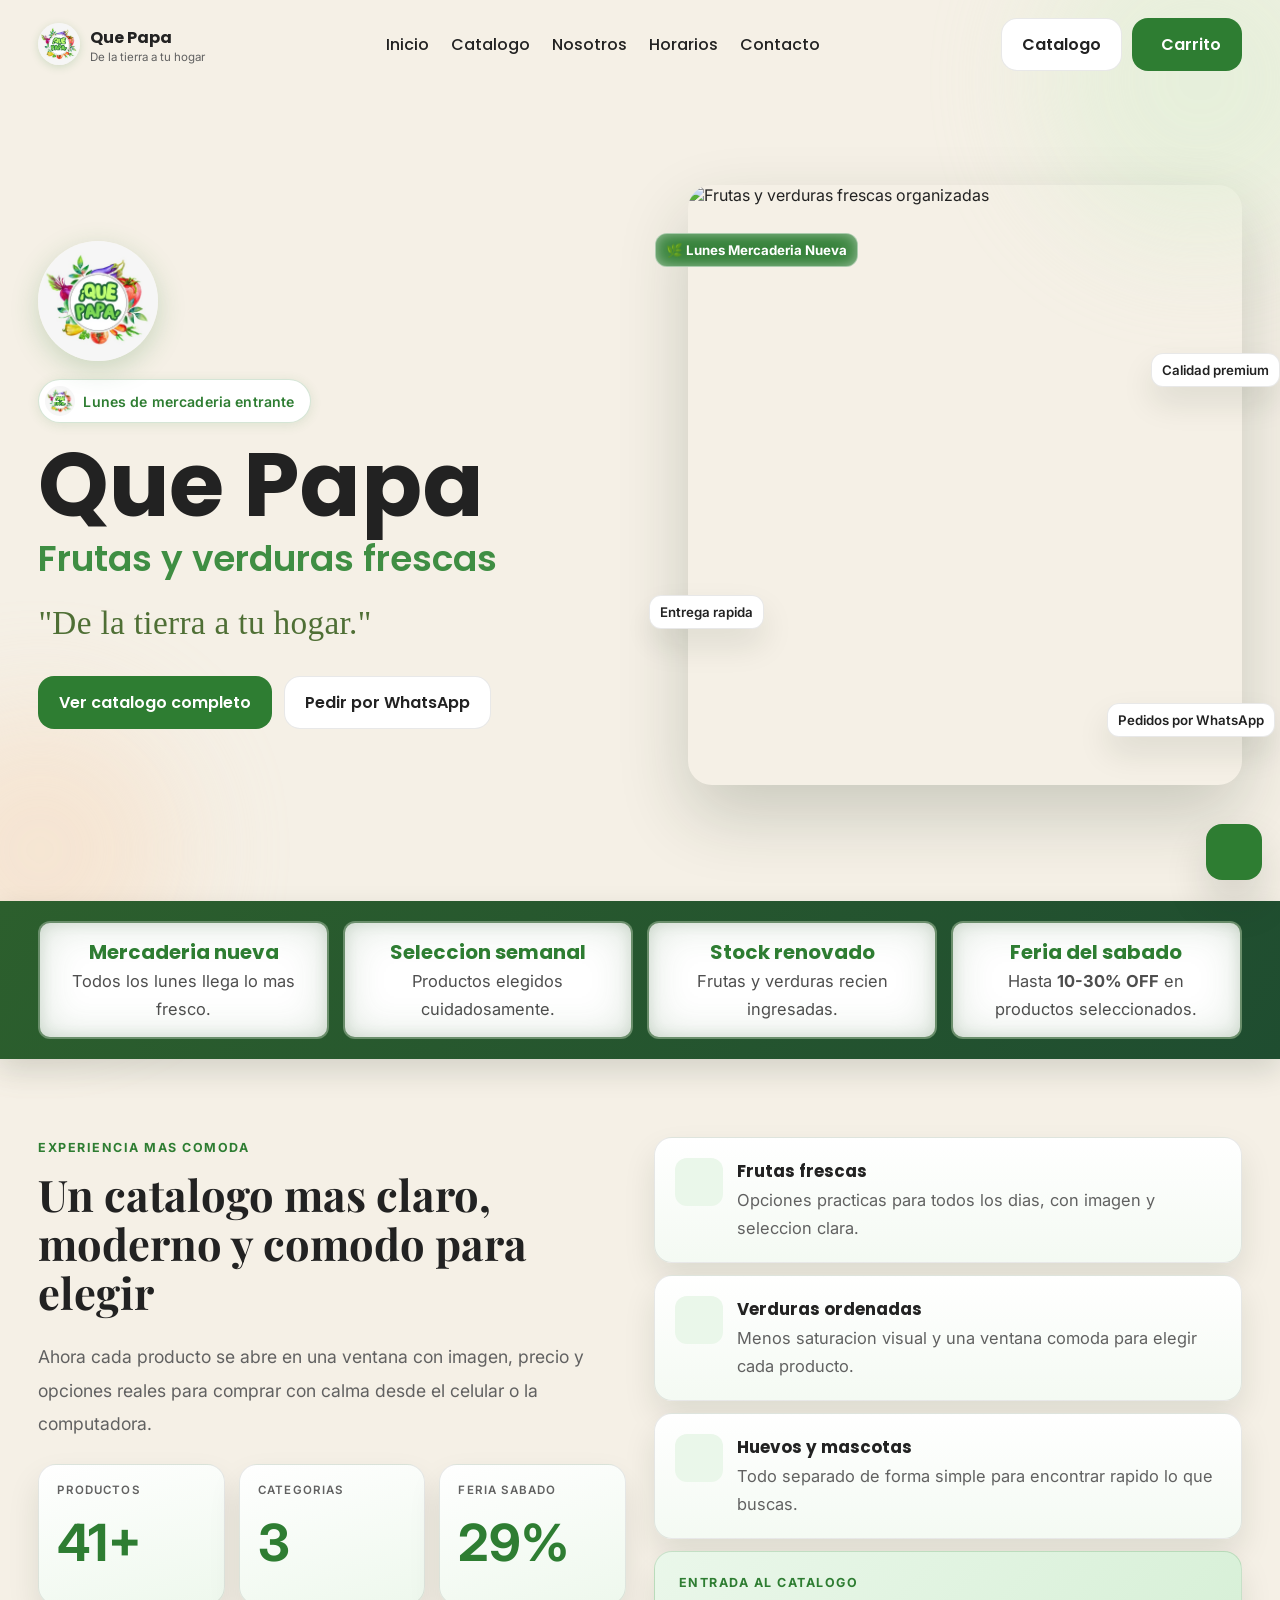
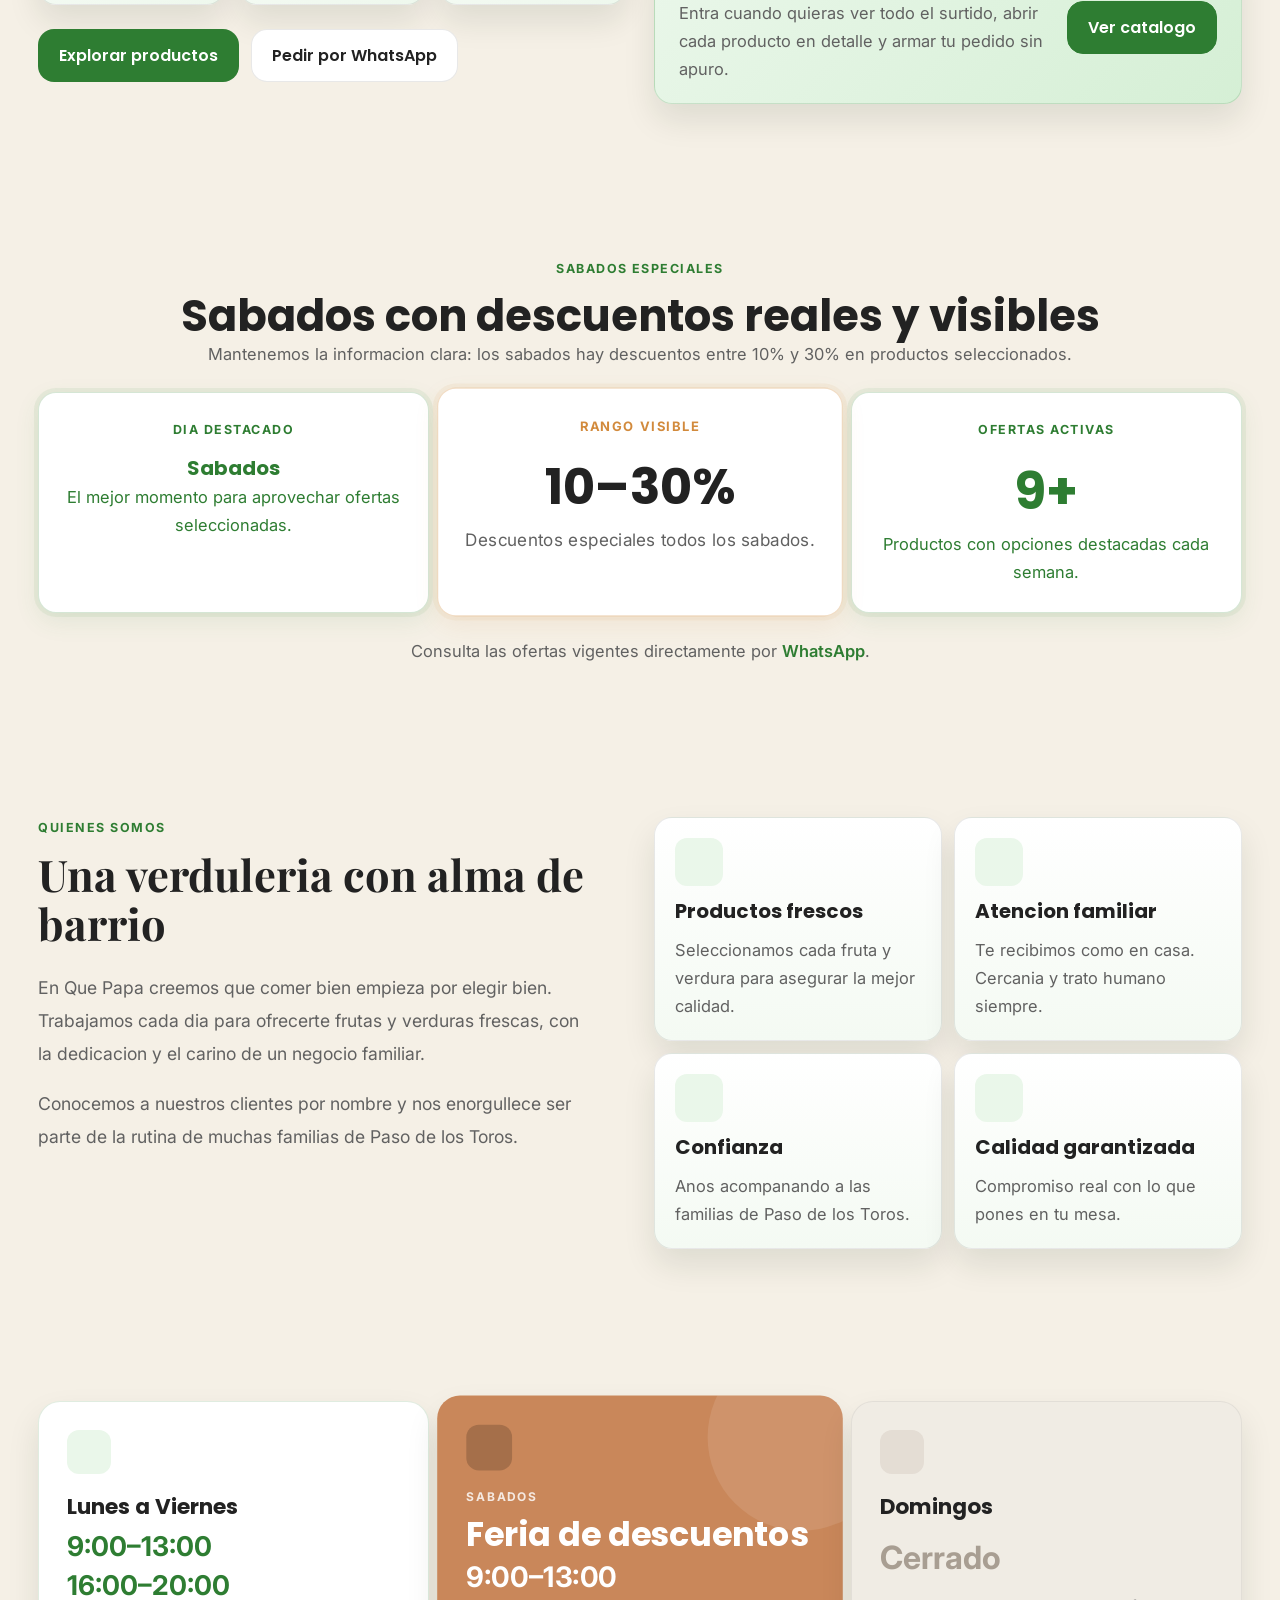
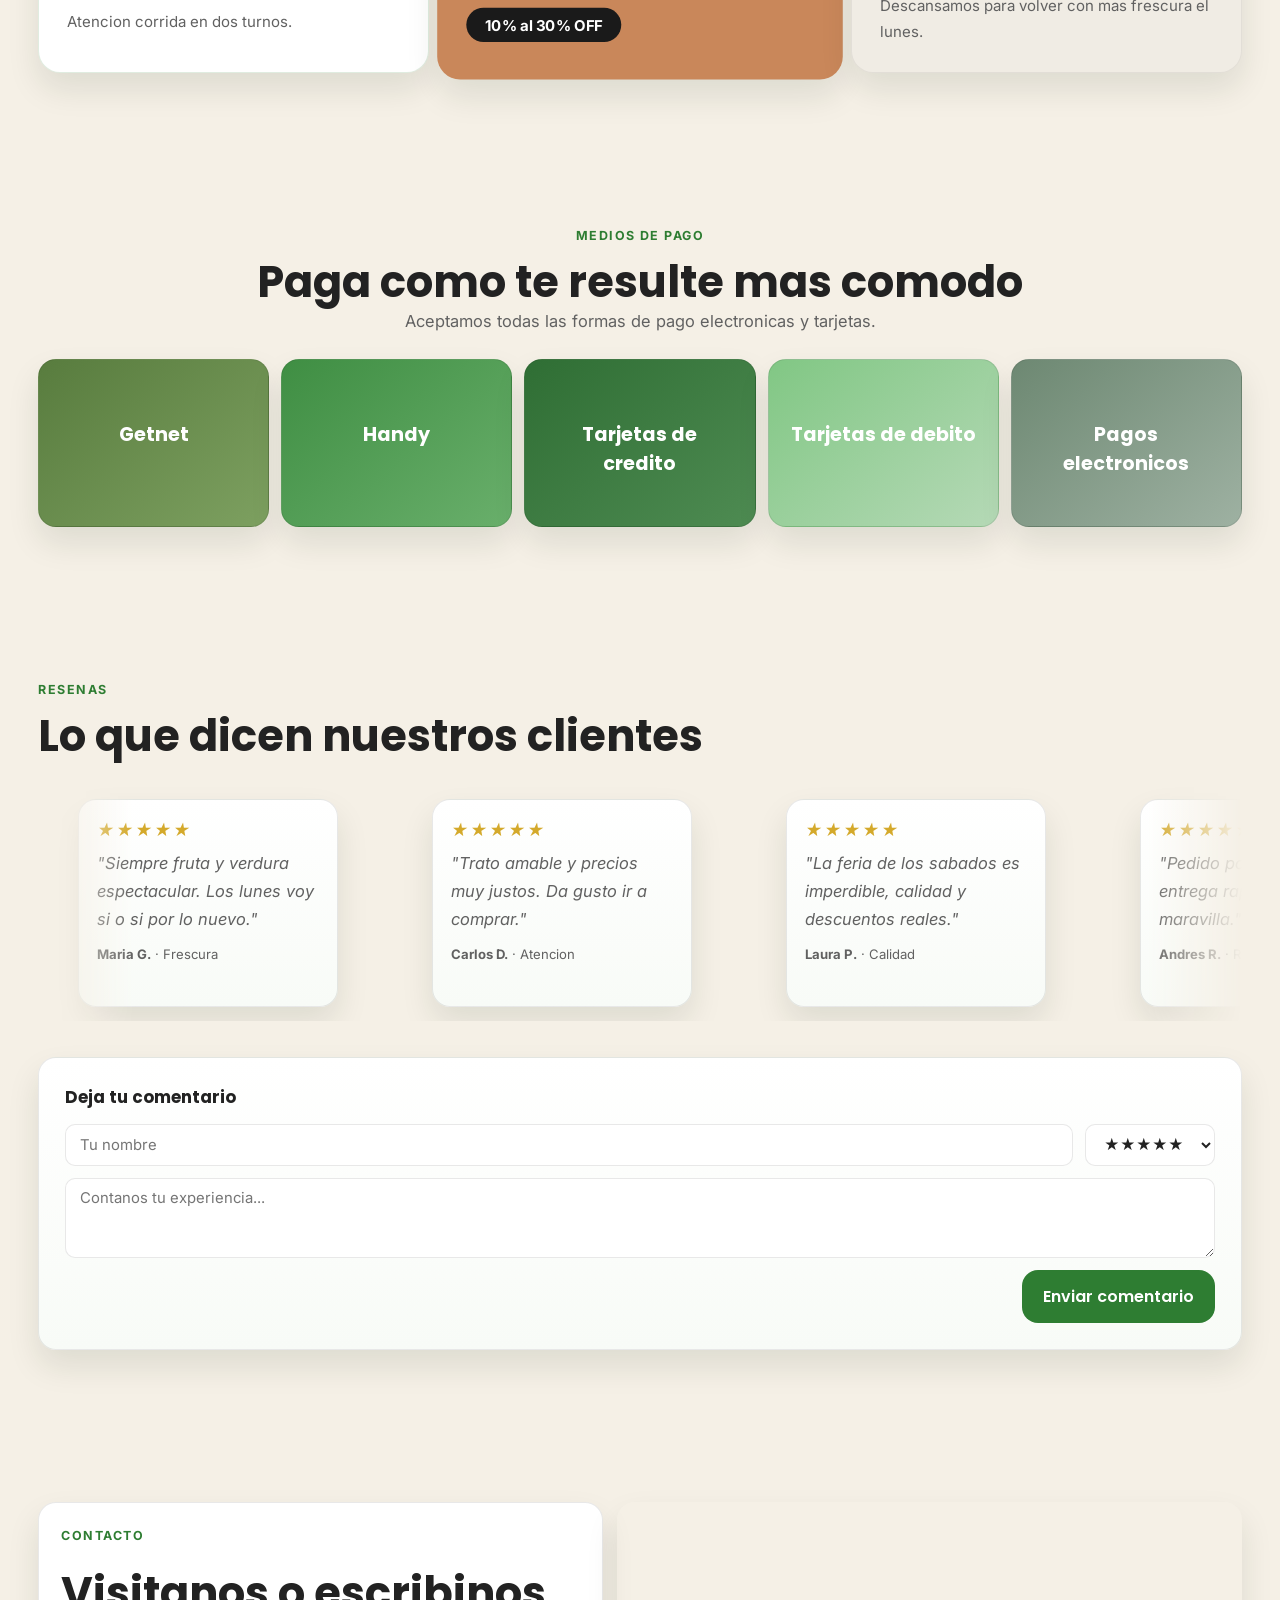
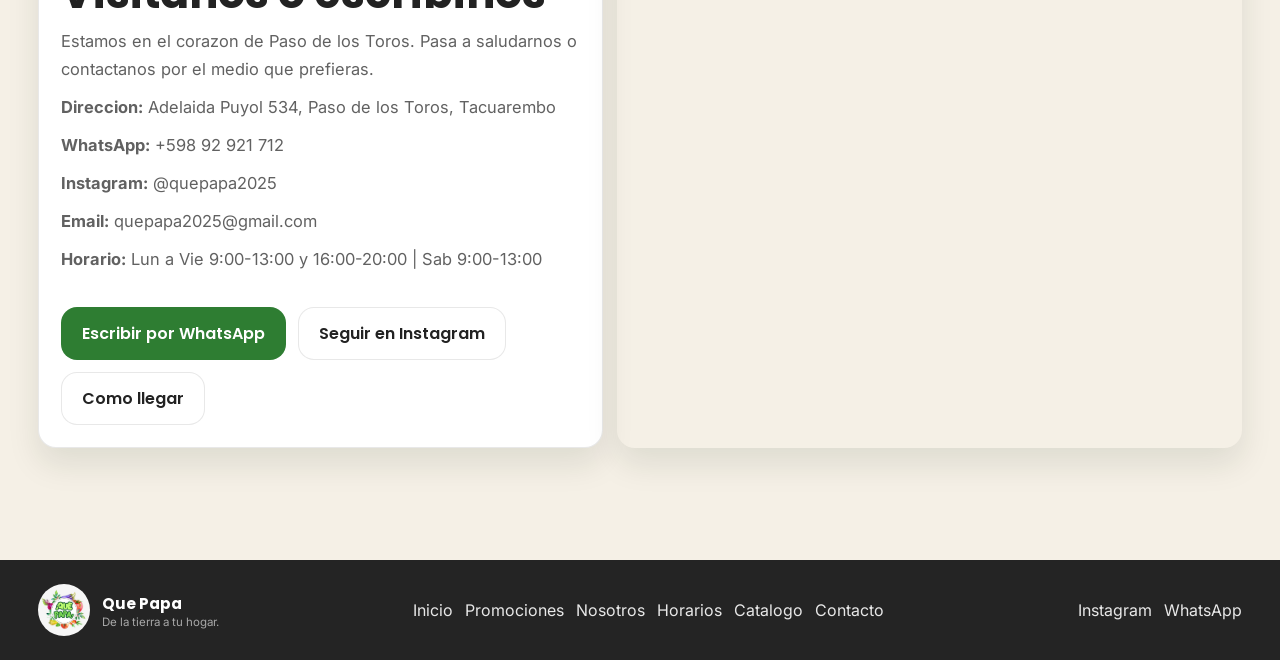
==== commit 1e8d1338: "Comentarios" ====
--- a/index.html
+++ b/index.html
@@ -301,37 +301,88 @@
           <p class="tag">Resenas</p>
           <h2>Lo que dicen nuestros clientes</h2>
         </div>
-        <div class="testimonials-grid">
-          <blockquote>
-            <p class="stars">★★★★★</p>
-            <p>"Siempre fruta y verdura espectacular. Los lunes voy si o si por lo nuevo."</p>
-            <footer><strong>Maria G.</strong> · Frescura</footer>
-          </blockquote>
-          <blockquote>
-            <p class="stars">★★★★★</p>
-            <p>"Trato amable y precios muy justos. Da gusto ir a comprar."</p>
-            <footer><strong>Carlos D.</strong> · Atencion</footer>
-          </blockquote>
-          <blockquote>
-            <p class="stars">★★★★★</p>
-            <p>"La feria de los sabados es imperdible, calidad y descuentos reales."</p>
-            <footer><strong>Laura P.</strong> · Calidad</footer>
-          </blockquote>
-          <blockquote>
-            <p class="stars">★★★★★</p>
-            <p>"Pedido por WhatsApp y entrega rapidisima. Una maravilla."</p>
-            <footer><strong>Andres R.</strong> · Rapidez</footer>
-          </blockquote>
-          <blockquote>
-            <p class="stars">★★★★★</p>
-            <p>"Verduras siempre frescas y bien presentadas. Recomiendo cien por ciento."</p>
-            <footer><strong>Sofia M.</strong> · Confianza</footer>
-          </blockquote>
-          <blockquote>
-            <p class="stars">★★★★★</p>
-            <p>"El ambiente del local es muy agradable, te asesoran con paciencia."</p>
-            <footer><strong>Diego F.</strong> · Ambiente</footer>
-          </blockquote>
+
+        <div class="testimonials-carousel" aria-label="Resenas de clientes">
+          <div class="testimonials-track">
+            <blockquote>
+              <p class="stars">★★★★★</p>
+              <p>"Siempre fruta y verdura espectacular. Los lunes voy si o si por lo nuevo."</p>
+              <footer><strong>Maria G.</strong> · Frescura</footer>
+            </blockquote>
+            <blockquote>
+              <p class="stars">★★★★★</p>
+              <p>"Trato amable y precios muy justos. Da gusto ir a comprar."</p>
+              <footer><strong>Carlos D.</strong> · Atencion</footer>
+            </blockquote>
+            <blockquote>
+              <p class="stars">★★★★★</p>
+              <p>"La feria de los sabados es imperdible, calidad y descuentos reales."</p>
+              <footer><strong>Laura P.</strong> · Calidad</footer>
+            </blockquote>
+            <blockquote>
+              <p class="stars">★★★★★</p>
+              <p>"Pedido por WhatsApp y entrega rapidisima. Una maravilla."</p>
+              <footer><strong>Andres R.</strong> · Rapidez</footer>
+            </blockquote>
+            <blockquote>
+              <p class="stars">★★★★★</p>
+              <p>"Verduras siempre frescas y bien presentadas. Recomiendo cien por ciento."</p>
+              <footer><strong>Sofia M.</strong> · Confianza</footer>
+            </blockquote>
+            <blockquote>
+              <p class="stars">★★★★★</p>
+              <p>"El ambiente del local es muy agradable, te asesoran con paciencia."</p>
+              <footer><strong>Diego F.</strong> · Ambiente</footer>
+            </blockquote>
+            <!-- Duplicado para loop infinito -->
+            <blockquote aria-hidden="true">
+              <p class="stars">★★★★★</p>
+              <p>"Siempre fruta y verdura espectacular. Los lunes voy si o si por lo nuevo."</p>
+              <footer><strong>Maria G.</strong> · Frescura</footer>
+            </blockquote>
+            <blockquote aria-hidden="true">
+              <p class="stars">★★★★★</p>
+              <p>"Trato amable y precios muy justos. Da gusto ir a comprar."</p>
+              <footer><strong>Carlos D.</strong> · Atencion</footer>
+            </blockquote>
+            <blockquote aria-hidden="true">
+              <p class="stars">★★★★★</p>
+              <p>"La feria de los sabados es imperdible, calidad y descuentos reales."</p>
+              <footer><strong>Laura P.</strong> · Calidad</footer>
+            </blockquote>
+            <blockquote aria-hidden="true">
+              <p class="stars">★★★★★</p>
+              <p>"Pedido por WhatsApp y entrega rapidisima. Una maravilla."</p>
+              <footer><strong>Andres R.</strong> · Rapidez</footer>
+            </blockquote>
+            <blockquote aria-hidden="true">
+              <p class="stars">★★★★★</p>
+              <p>"Verduras siempre frescas y bien presentadas. Recomiendo cien por ciento."</p>
+              <footer><strong>Sofia M.</strong> · Confianza</footer>
+            </blockquote>
+            <blockquote aria-hidden="true">
+              <p class="stars">★★★★★</p>
+              <p>"El ambiente del local es muy agradable, te asesoran con paciencia."</p>
+              <footer><strong>Diego F.</strong> · Ambiente</footer>
+            </blockquote>
+          </div>
+        </div>
+
+        <div class="comment-form-wrapper">
+          <h3>Deja tu comentario</h3>
+          <form name="comentarios" method="POST" data-netlify="true" class="comment-form">
+            <input type="hidden" name="form-name" value="comentarios" />
+            <div class="comment-form__row">
+              <input type="text" name="nombre" placeholder="Tu nombre" required autocomplete="name" />
+              <select name="calificacion">
+                <option value="★★★★★">★★★★★</option>
+                <option value="★★★★">★★★★</option>
+                <option value="★★★">★★★</option>
+              </select>
+            </div>
+            <textarea name="comentario" placeholder="Contanos tu experiencia..." rows="3" required></textarea>
+            <button type="submit" class="btn btn--primary">Enviar comentario</button>
+          </form>
         </div>
       </section>
 
--- a/styles.css
+++ b/styles.css
@@ -785,7 +785,7 @@
 .offers-grid article,
 .why-grid article,
 .steps-grid article,
-.testimonials-grid blockquote,
+.testimonials-track blockquote,
 .catalog-card,
 .indicator-grid article,
 .hours-grid article,
@@ -950,8 +950,7 @@
 
 .hours-grid,
 .payments-grid,
-.steps-grid,
-.testimonials-grid {
+.steps-grid {
   display: grid;
   gap: 12px;
 }
@@ -1136,13 +1135,11 @@
   font-size: 0.84rem;
 }
 
-.steps-grid,
-.testimonials-grid {
+.steps-grid {
   grid-template-columns: repeat(3, 1fr);
 }
 
-.steps-grid article,
-.testimonials-grid blockquote {
+.steps-grid article {
   padding: 18px;
 }
 
@@ -2140,23 +2137,108 @@
   text-shadow: none;
 }
 
-.testimonials-grid {
-  grid-template-columns: repeat(3, minmax(0, 1fr));
-}
-
-.testimonials-grid blockquote {
-  padding: 20px;
+/* ── Testimonials Carousel ── */
+.testimonials-carousel {
+  overflow: hidden;
+  -webkit-mask-image: linear-gradient(to right, transparent 0%, black 8%, black 92%, transparent 100%);
+  mask-image: linear-gradient(to right, transparent 0%, black 8%, black 92%, transparent 100%);
+}
+
+.testimonials-track {
+  display: flex;
+  gap: 14px;
+  width: max-content;
+  animation: testimonials-scroll 50s linear infinite;
+}
+
+.testimonials-track:hover {
+  animation-play-state: paused;
+}
+
+@keyframes testimonials-scroll {
+  from { transform: translateX(0); }
+  to   { transform: translateX(-50%); }
+}
+
+.testimonials-track blockquote {
+  flex: 0 0 260px;
+  padding: 16px 18px;
   font-style: italic;
+  font-size: 0.88rem;
   display: flex;
   flex-direction: column;
-  gap: 6px;
-}
-
-.testimonials-grid blockquote footer {
-  margin-top: 10px;
-  font-size: 0.88rem;
+  gap: 5px;
+}
+
+.testimonials-track blockquote footer {
+  margin-top: 8px;
+  font-size: 0.82rem;
   color: var(--text-soft);
   font-style: normal;
+}
+
+@media (prefers-reduced-motion: reduce) {
+  .testimonials-track { animation: none; }
+}
+
+/* ── Comment Form ── */
+.comment-form-wrapper {
+  margin-top: 36px;
+  padding: 26px;
+  background: linear-gradient(180deg, #ffffff 0%, #f8fbf7 100%);
+  border: 1px solid var(--line);
+  border-radius: 18px;
+  box-shadow: var(--shadow);
+}
+
+.comment-form-wrapper h3 {
+  font-size: 1.05rem;
+  font-weight: 700;
+  margin-bottom: 14px;
+  color: var(--text);
+}
+
+.comment-form {
+  display: flex;
+  flex-direction: column;
+  gap: 12px;
+}
+
+.comment-form__row {
+  display: grid;
+  grid-template-columns: 1fr auto;
+  gap: 12px;
+}
+
+.comment-form input,
+.comment-form select,
+.comment-form textarea {
+  width: 100%;
+  padding: 10px 14px;
+  border: 1px solid var(--line);
+  border-radius: 10px;
+  font-family: inherit;
+  font-size: 0.93rem;
+  background: #fff;
+  color: var(--text);
+  outline: none;
+  transition: border-color 160ms;
+  box-sizing: border-box;
+}
+
+.comment-form input:focus,
+.comment-form select:focus,
+.comment-form textarea:focus {
+  border-color: var(--green);
+}
+
+.comment-form textarea {
+  resize: vertical;
+  min-height: 80px;
+}
+
+.comment-form .btn {
+  align-self: flex-end;
 }
 
 .sabados__note {
@@ -2453,8 +2535,7 @@
   .hours-grid,
   .hours-row,
   .sabados-grid,
-  .steps-grid,
-  .testimonials-grid {
+  .steps-grid {
     grid-template-columns: repeat(2, minmax(0, 1fr));
   }
 
@@ -2493,7 +2574,6 @@
   .hours-row,
   .payments-grid,
   .steps-grid,
-  .testimonials-grid,
   .why-grid {
     grid-template-columns: 1fr;
   }
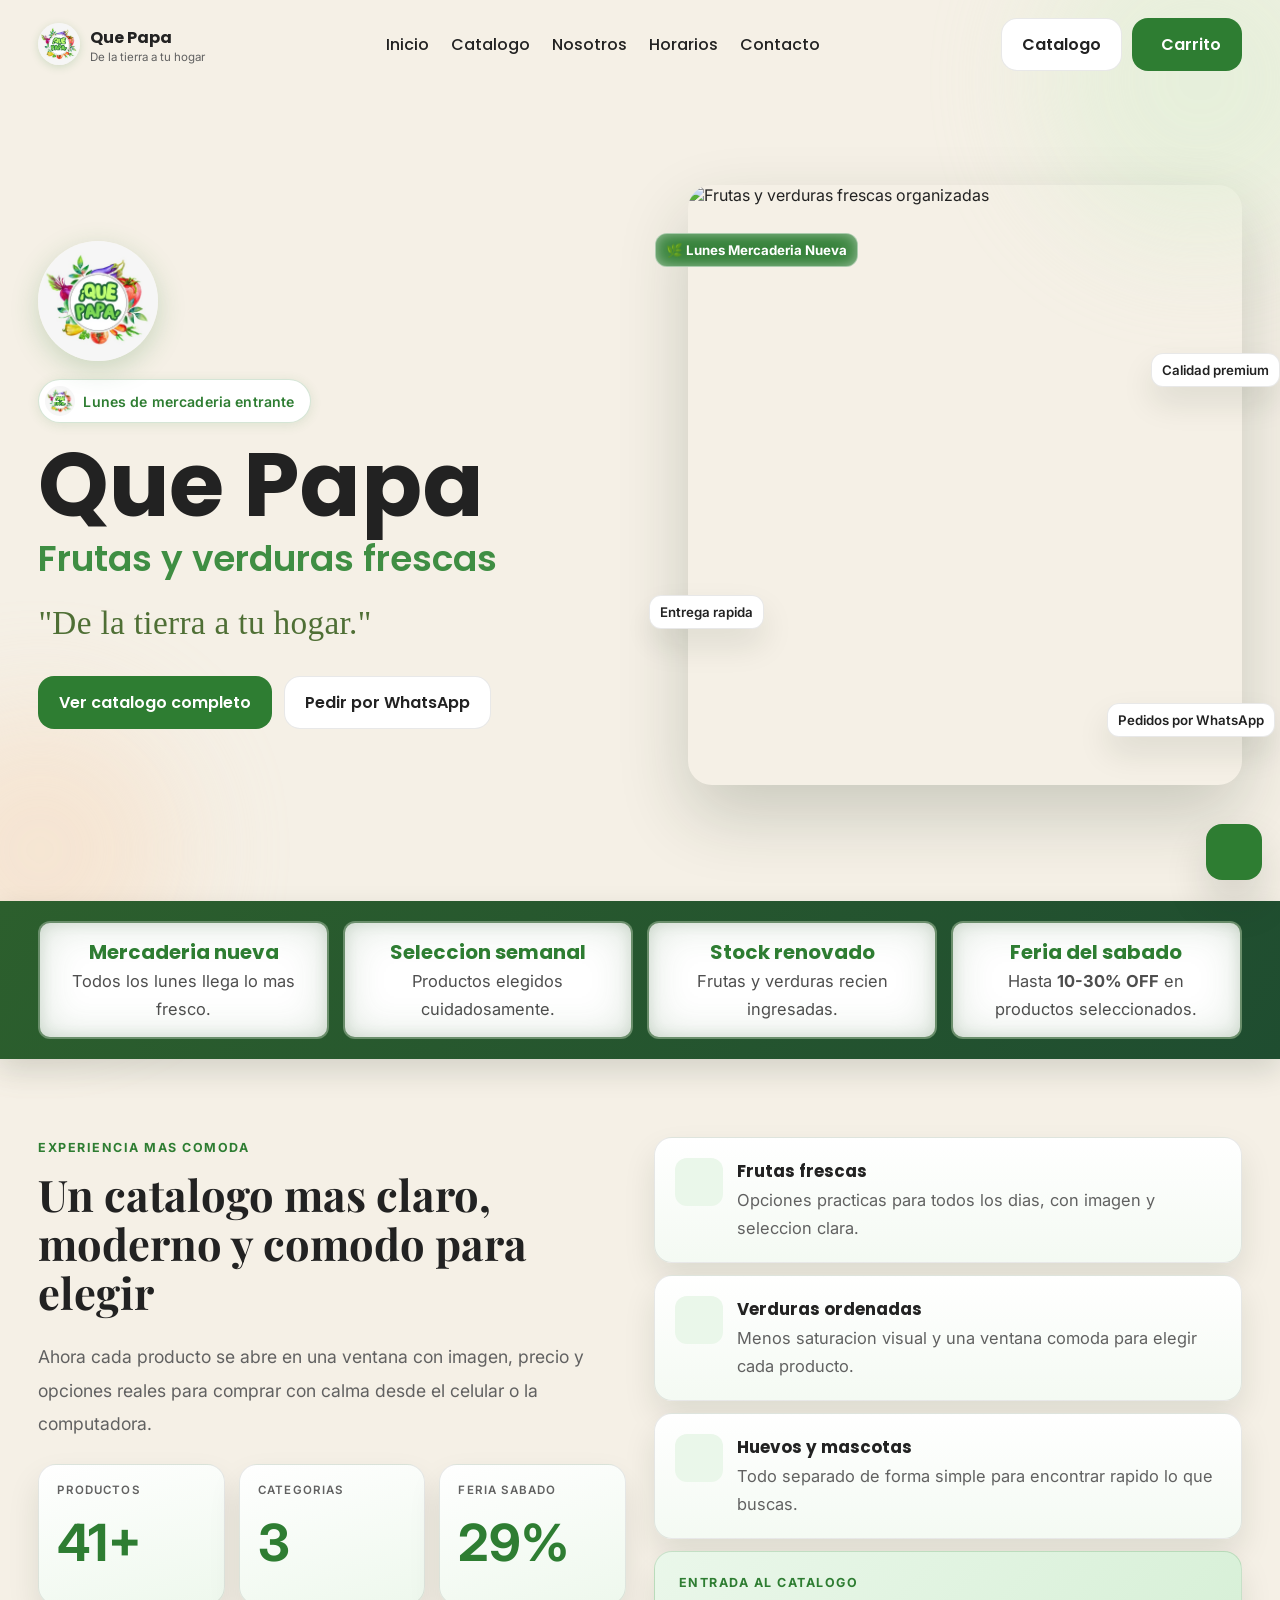
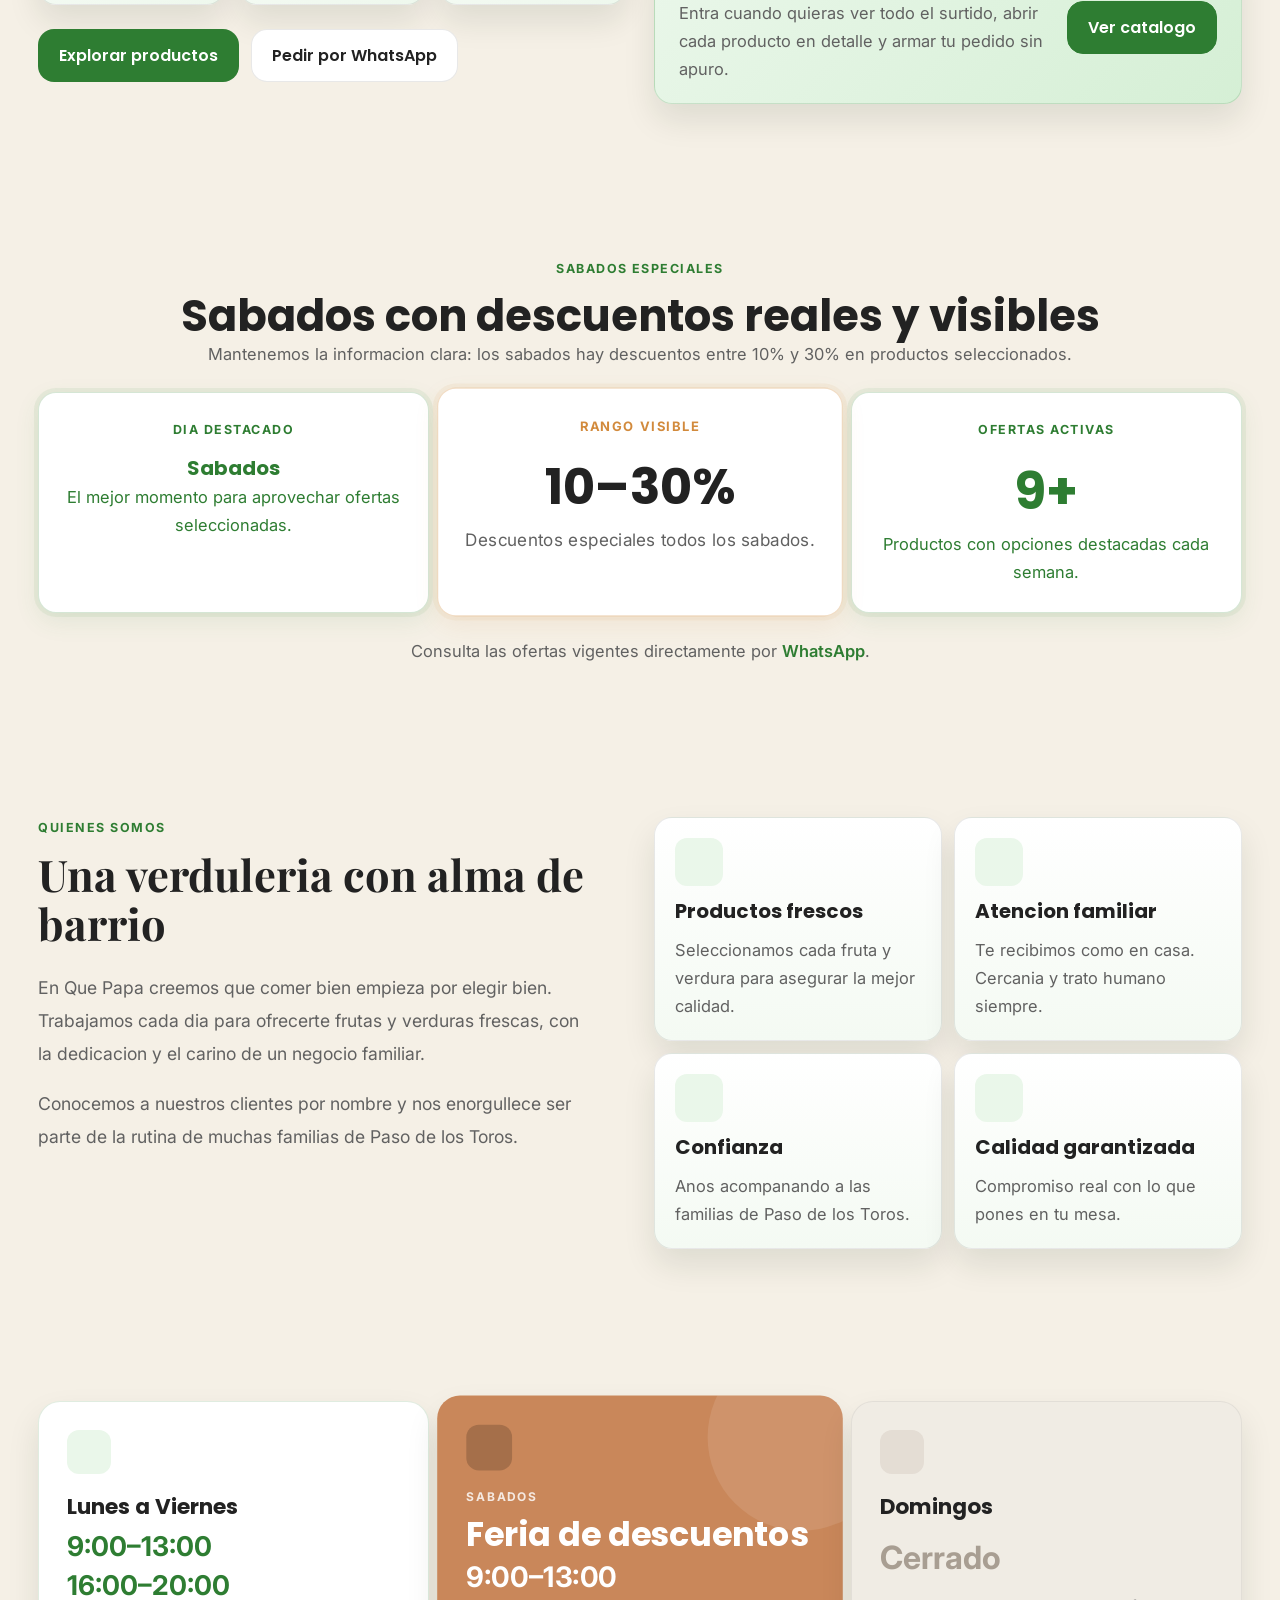
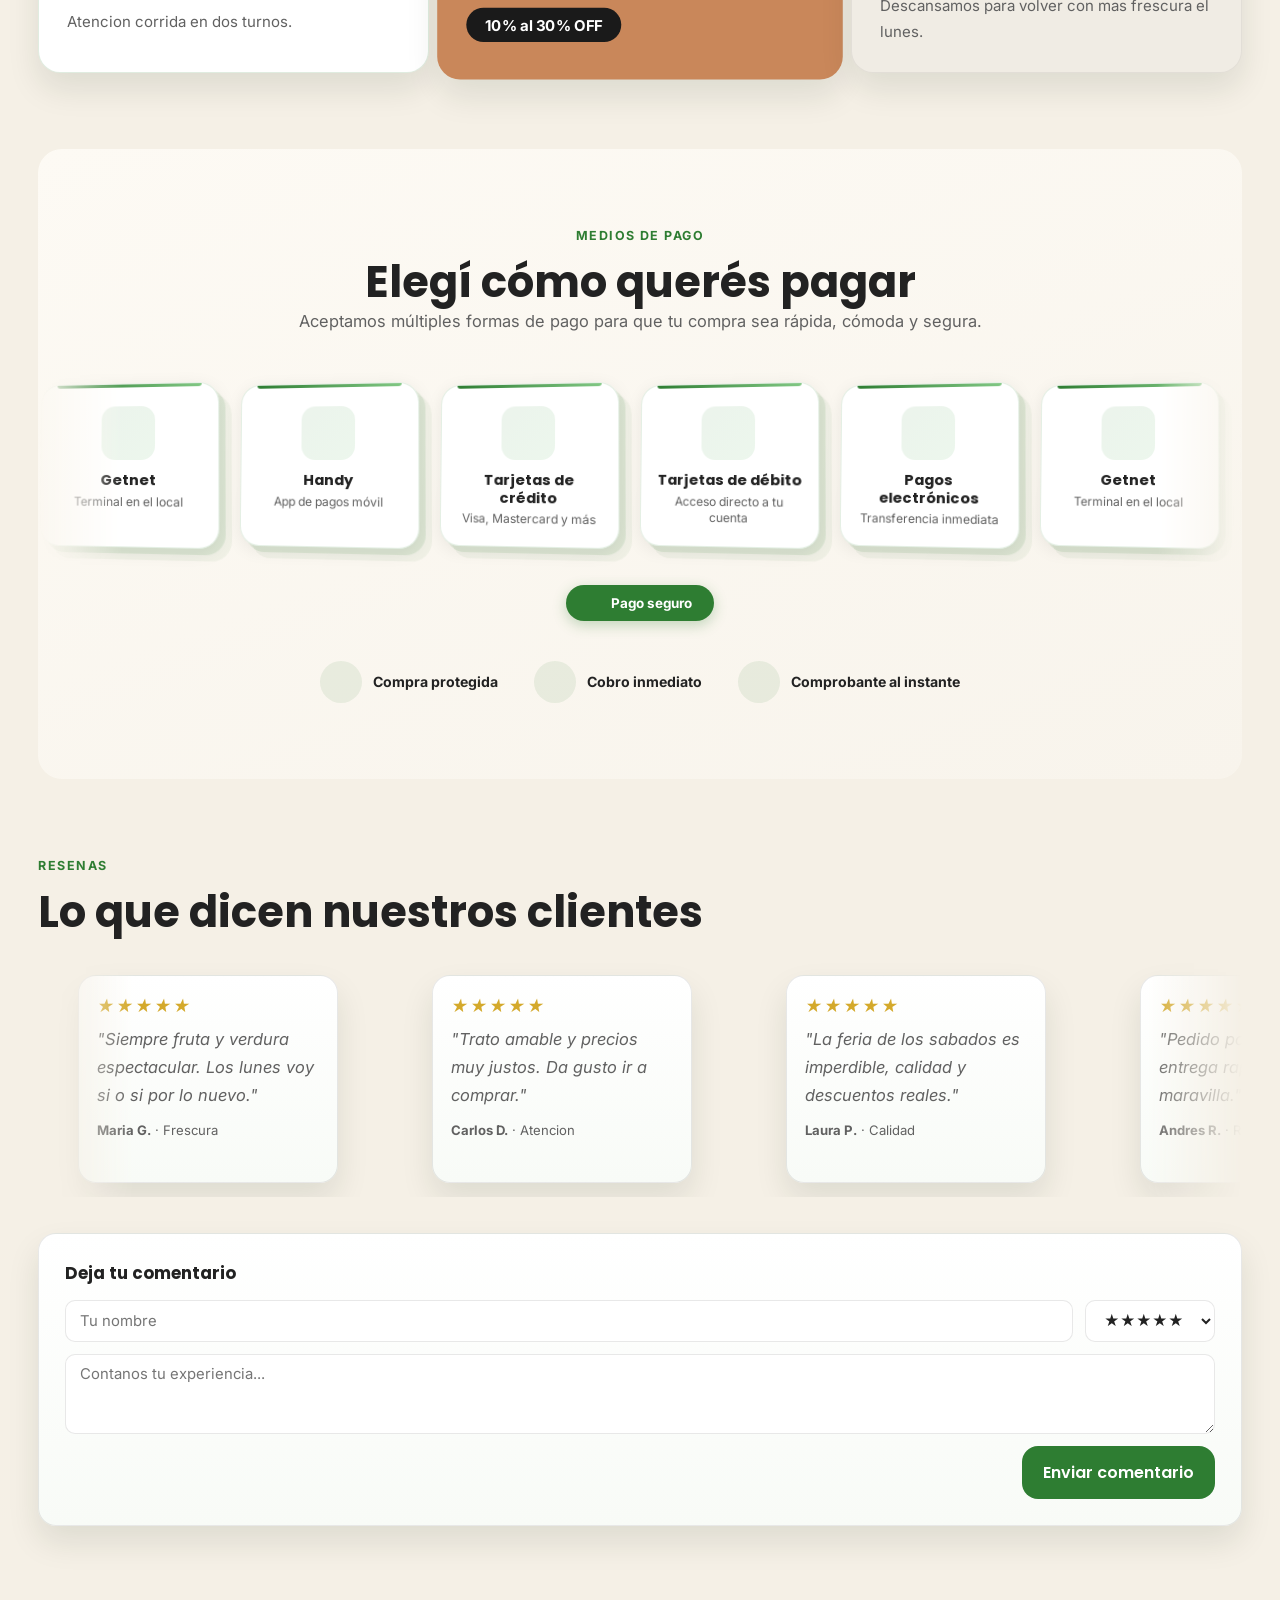
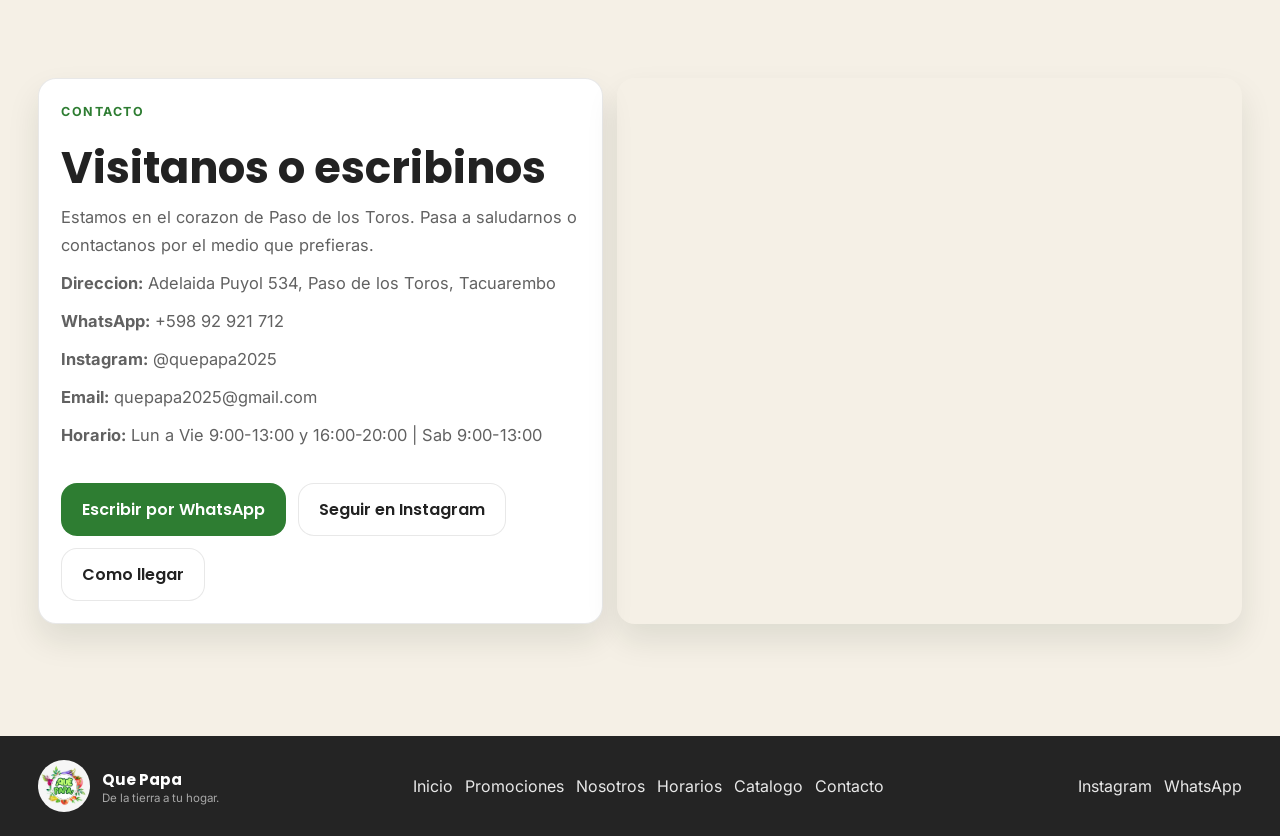
==== commit 5fa94f02: "Precios y forma de pago" ====
--- a/index.html
+++ b/index.html
@@ -281,18 +281,92 @@
         </div>
       </section>
 
-      <section class="section payments reveal reveal--up">
+      <section class="section payments payments-belt reveal reveal--up" id="pagos">
         <div class="section-head">
           <p class="tag">Medios de pago</p>
-          <h2>Paga como te resulte mas comodo</h2>
-          <p>Aceptamos todas las formas de pago electronicas y tarjetas.</p>
-        </div>
-        <div class="payments-grid">
-          <article><i data-lucide="wallet"></i><h3>Getnet</h3></article>
-          <article><i data-lucide="credit-card"></i><h3>Handy</h3></article>
-          <article><i data-lucide="badge-dollar-sign"></i><h3>Tarjetas de credito</h3></article>
-          <article><i data-lucide="landmark"></i><h3>Tarjetas de debito</h3></article>
-          <article><i data-lucide="smartphone"></i><h3>Pagos electronicos</h3></article>
+          <h2>Elegí cómo querés pagar</h2>
+          <p>Aceptamos múltiples formas de pago para que tu compra sea rápida, cómoda y segura.</p>
+        </div>
+
+        <div class="belt-scene">
+          <div class="belt-cards-wrapper">
+            <div class="belt-cards">
+
+              <div class="pay-card">
+                <div class="pay-card__icon"><i data-lucide="credit-card"></i></div>
+                <h3>Getnet</h3>
+                <p>Terminal en el local</p>
+              </div>
+              <div class="pay-card">
+                <div class="pay-card__icon"><i data-lucide="smartphone"></i></div>
+                <h3>Handy</h3>
+                <p>App de pagos móvil</p>
+              </div>
+              <div class="pay-card">
+                <div class="pay-card__icon"><i data-lucide="badge-dollar-sign"></i></div>
+                <h3>Tarjetas de crédito</h3>
+                <p>Visa, Mastercard y más</p>
+              </div>
+              <div class="pay-card">
+                <div class="pay-card__icon"><i data-lucide="landmark"></i></div>
+                <h3>Tarjetas de débito</h3>
+                <p>Acceso directo a tu cuenta</p>
+              </div>
+              <div class="pay-card">
+                <div class="pay-card__icon"><i data-lucide="zap"></i></div>
+                <h3>Pagos electrónicos</h3>
+                <p>Transferencia inmediata</p>
+              </div>
+
+              <!-- Duplicados para loop infinito -->
+              <div class="pay-card" aria-hidden="true">
+                <div class="pay-card__icon"><i data-lucide="credit-card"></i></div>
+                <h3>Getnet</h3>
+                <p>Terminal en el local</p>
+              </div>
+              <div class="pay-card" aria-hidden="true">
+                <div class="pay-card__icon"><i data-lucide="smartphone"></i></div>
+                <h3>Handy</h3>
+                <p>App de pagos móvil</p>
+              </div>
+              <div class="pay-card" aria-hidden="true">
+                <div class="pay-card__icon"><i data-lucide="badge-dollar-sign"></i></div>
+                <h3>Tarjetas de crédito</h3>
+                <p>Visa, Mastercard y más</p>
+              </div>
+              <div class="pay-card" aria-hidden="true">
+                <div class="pay-card__icon"><i data-lucide="landmark"></i></div>
+                <h3>Tarjetas de débito</h3>
+                <p>Acceso directo a tu cuenta</p>
+              </div>
+              <div class="pay-card" aria-hidden="true">
+                <div class="pay-card__icon"><i data-lucide="zap"></i></div>
+                <h3>Pagos electrónicos</h3>
+                <p>Transferencia inmediata</p>
+              </div>
+
+            </div>
+          </div>
+
+          <div class="belt-seal">
+            <i data-lucide="shield-check"></i>
+            <span>Pago seguro</span>
+          </div>
+        </div>
+
+        <div class="payments-trust">
+          <div class="trust-item">
+            <span class="trust-icon"><i data-lucide="shield"></i></span>
+            <strong>Compra protegida</strong>
+          </div>
+          <div class="trust-item">
+            <span class="trust-icon"><i data-lucide="zap"></i></span>
+            <strong>Cobro inmediato</strong>
+          </div>
+          <div class="trust-item">
+            <span class="trust-icon"><i data-lucide="receipt"></i></span>
+            <strong>Comprobante al instante</strong>
+          </div>
         </div>
       </section>
 
--- a/styles.css
+++ b/styles.css
@@ -789,7 +789,6 @@
 .catalog-card,
 .indicator-grid article,
 .hours-grid article,
-.payments-grid article,
 .opinions {
   background: linear-gradient(180deg, #ffffff 0%, #f8fbf7 100%);
   border: 1px solid var(--line);
@@ -838,6 +837,7 @@
   aspect-ratio: 1 / 1;
   margin-bottom: 10px;
   background: #fff;
+  isolation: isolate;
 }
 
 .product-thumb img {
@@ -949,7 +949,6 @@
 }
 
 .hours-grid,
-.payments-grid,
 .steps-grid {
   display: grid;
   gap: 12px;
@@ -1001,54 +1000,164 @@
   text-align: center;
 }
 
-.payments-grid {
-  grid-template-columns: repeat(5, minmax(0, 1fr));
-}
-
-.payments-grid article {
-  padding: 48px 20px;
+/* ── Payments Belt ── */
+.payments-belt {
+  background: linear-gradient(160deg, #fdfaf4 0%, #f8f4ec 100%);
+  border-radius: 24px;
+}
+
+.belt-scene {
+  position: relative;
+}
+
+.belt-cards-wrapper {
+  overflow: hidden;
+  padding: 24px 0 20px;
+  -webkit-mask-image: linear-gradient(to right, transparent 0%, black 7%, black 93%, transparent 100%);
+  mask-image: linear-gradient(to right, transparent 0%, black 7%, black 93%, transparent 100%);
+}
+
+.belt-cards {
+  display: flex;
+  gap: 20px;
+  width: max-content;
+  animation: belt-scroll 28s linear infinite;
+}
+
+.belt-cards:has(.pay-card:hover) {
+  animation-play-state: paused;
+}
+
+@keyframes belt-scroll {
+  from { transform: translateX(0); }
+  to   { transform: translateX(-50%); }
+}
+
+.pay-card {
+  flex: 0 0 180px;
+  background: #fff;
+  border: 1px solid rgba(63, 142, 67, 0.14);
+  border-radius: 20px;
+  box-shadow:
+    6px 6px 0 0 rgba(46, 125, 50, 0.11),
+    12px 12px 0 0 rgba(46, 125, 50, 0.05),
+    0 4px 18px rgba(0,0,0,0.07);
+  padding: 22px 16px 18px;
   text-align: center;
-  transition: transform 220ms ease, filter 220ms ease;
-}
-
-.payments-grid article:hover {
-  transform: translateY(-2px);
-  filter: saturate(1.07);
-}
-
-.payments-grid article:nth-child(1) {
-  background: linear-gradient(140deg, #587c3e, #7da060);
-}
-
-.payments-grid article:nth-child(2) {
-  background: linear-gradient(140deg, #3f8e43, #69af6b);
-}
-
-.payments-grid article:nth-child(3) {
-  background: linear-gradient(140deg, #2f6e34, #4e8b52);
-}
-
-.payments-grid article:nth-child(4) {
-  background: linear-gradient(140deg, #81c784, #b5d9b6);
-}
-
-.payments-grid article:nth-child(5) {
-  background: linear-gradient(140deg, #6d8872, #9eb1a2);
-}
-
-.payments-grid article i,
-.payments-grid article h3 {
+  cursor: default;
+  transition: transform 340ms cubic-bezier(.22,.68,0,1.2), box-shadow 340ms ease;
+  position: relative;
+  user-select: none;
+  transform: perspective(500px) rotateY(-7deg) rotateX(2deg);
+}
+
+.pay-card::before {
+  content: '';
+  position: absolute;
+  top: 0; left: 16px; right: 16px;
+  height: 3px;
+  background: linear-gradient(90deg, var(--green), var(--green-soft));
+  border-radius: 0 0 4px 4px;
+}
+
+.pay-card:hover {
+  transform: perspective(500px) rotateY(0deg) rotateX(0deg) translateY(-18px) scale(1.06);
+  box-shadow:
+    0 24px 50px rgba(46, 125, 50, 0.22),
+    0 6px 16px rgba(0,0,0,0.1);
+}
+
+.pay-card__icon {
+  width: 54px;
+  height: 54px;
+  background: linear-gradient(135deg, rgba(63,142,67,0.1), rgba(129,199,132,0.15));
+  border-radius: 14px;
+  display: grid;
+  place-items: center;
+  margin: 0 auto 12px;
+}
+
+.pay-card__icon i {
+  width: 26px;
+  height: 26px;
+  color: var(--green);
+}
+
+.pay-card h3 {
+  font-size: 0.92rem;
+  font-weight: 700;
+  color: var(--text);
+  margin: 0 0 4px;
+  line-height: 1.2;
+}
+
+.pay-card p {
+  font-size: 0.76rem;
+  color: var(--text-soft);
+  margin: 0;
+  line-height: 1.35;
+}
+
+.belt-seal {
+  display: flex;
+  align-items: center;
+  justify-content: center;
+  gap: 7px;
+  background: var(--green);
   color: #fff;
-}
-
-.payments-grid article h3 {
-  font-size: 1.2rem;
-  margin-top: 12px;
-}
-
-.payments-grid article i {
-  width: 40px;
-  height: 40px;
+  font-size: 0.84rem;
+  font-weight: 700;
+  padding: 10px 22px;
+  border-radius: 999px;
+  margin: 18px auto 0;
+  width: fit-content;
+  box-shadow: 0 4px 14px rgba(46,125,50,0.28);
+}
+
+.belt-seal i {
+  width: 16px;
+  height: 16px;
+}
+
+.payments-trust {
+  display: flex;
+  justify-content: center;
+  gap: 36px;
+  margin-top: 40px;
+  flex-wrap: wrap;
+}
+
+.trust-item {
+  display: flex;
+  align-items: center;
+  gap: 11px;
+}
+
+.trust-icon {
+  width: 42px;
+  height: 42px;
+  background: rgba(46, 125, 50, 0.09);
+  border-radius: 50%;
+  display: grid;
+  place-items: center;
+  flex-shrink: 0;
+}
+
+.trust-icon i {
+  width: 19px;
+  height: 19px;
+  color: var(--green);
+}
+
+.trust-item strong {
+  font-size: 0.88rem;
+  font-weight: 700;
+  color: var(--text);
+}
+
+@media (prefers-reduced-motion: reduce) {
+  .belt-cards  { animation: none; }
+  .belt-surface { animation: none; }
 }
 
 .opinions {
@@ -2539,8 +2648,8 @@
     grid-template-columns: repeat(2, minmax(0, 1fr));
   }
 
-  .payments-grid {
-    grid-template-columns: repeat(3, minmax(0, 1fr));
+  .belt-bottom {
+    flex-wrap: wrap;
   }
 }
 
@@ -2572,7 +2681,6 @@
   .indicator-grid,
   .hours-grid,
   .hours-row,
-  .payments-grid,
   .steps-grid,
   .why-grid {
     grid-template-columns: 1fr;
@@ -2642,9 +2750,14 @@
     flex-direction: column;
   }
 
-  /* Payments: 2 columns on mobile */
-  .payments-grid {
-    grid-template-columns: repeat(2, minmax(0, 1fr));
+  /* Belt: smaller cards on mobile */
+  .pay-card {
+    flex: 0 0 148px;
+    padding: 18px 12px 14px;
+  }
+
+  .payments-trust {
+    gap: 20px;
   }
 
   /* About section-head: no max-width on mobile */
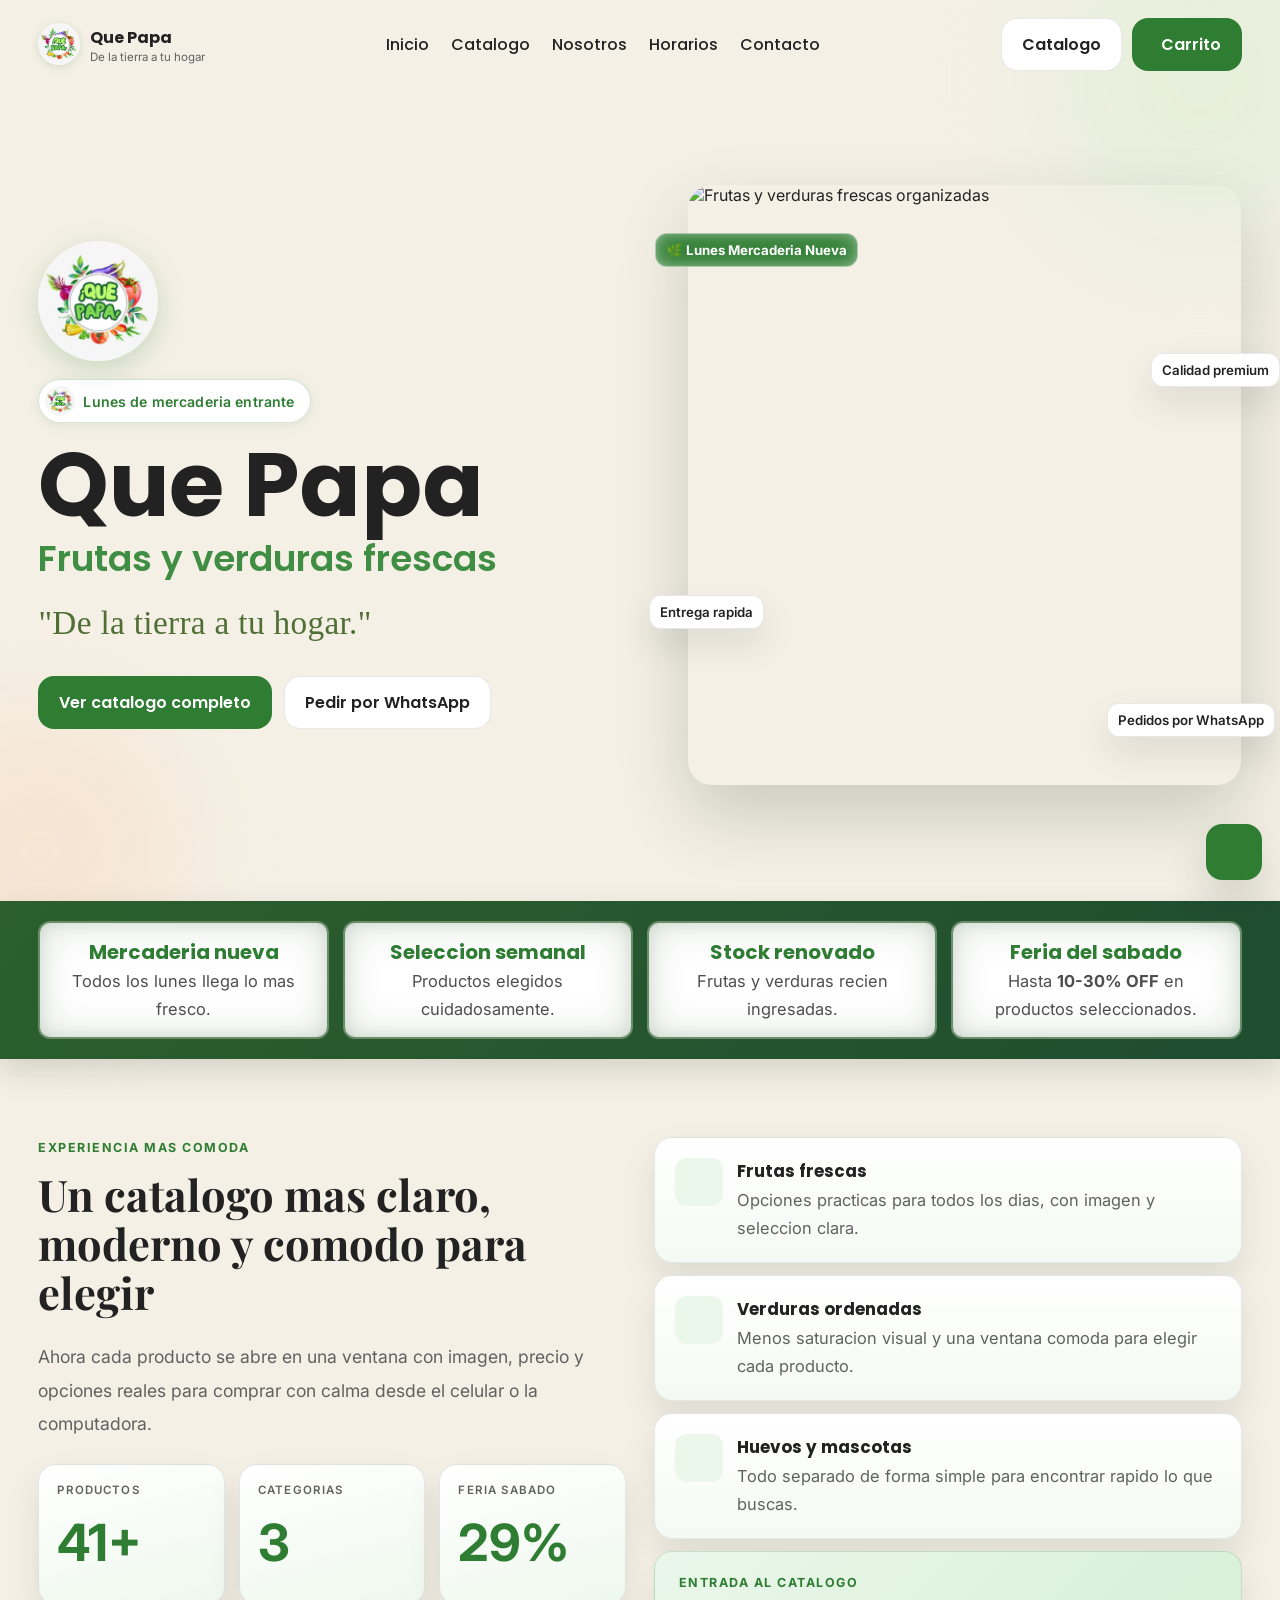
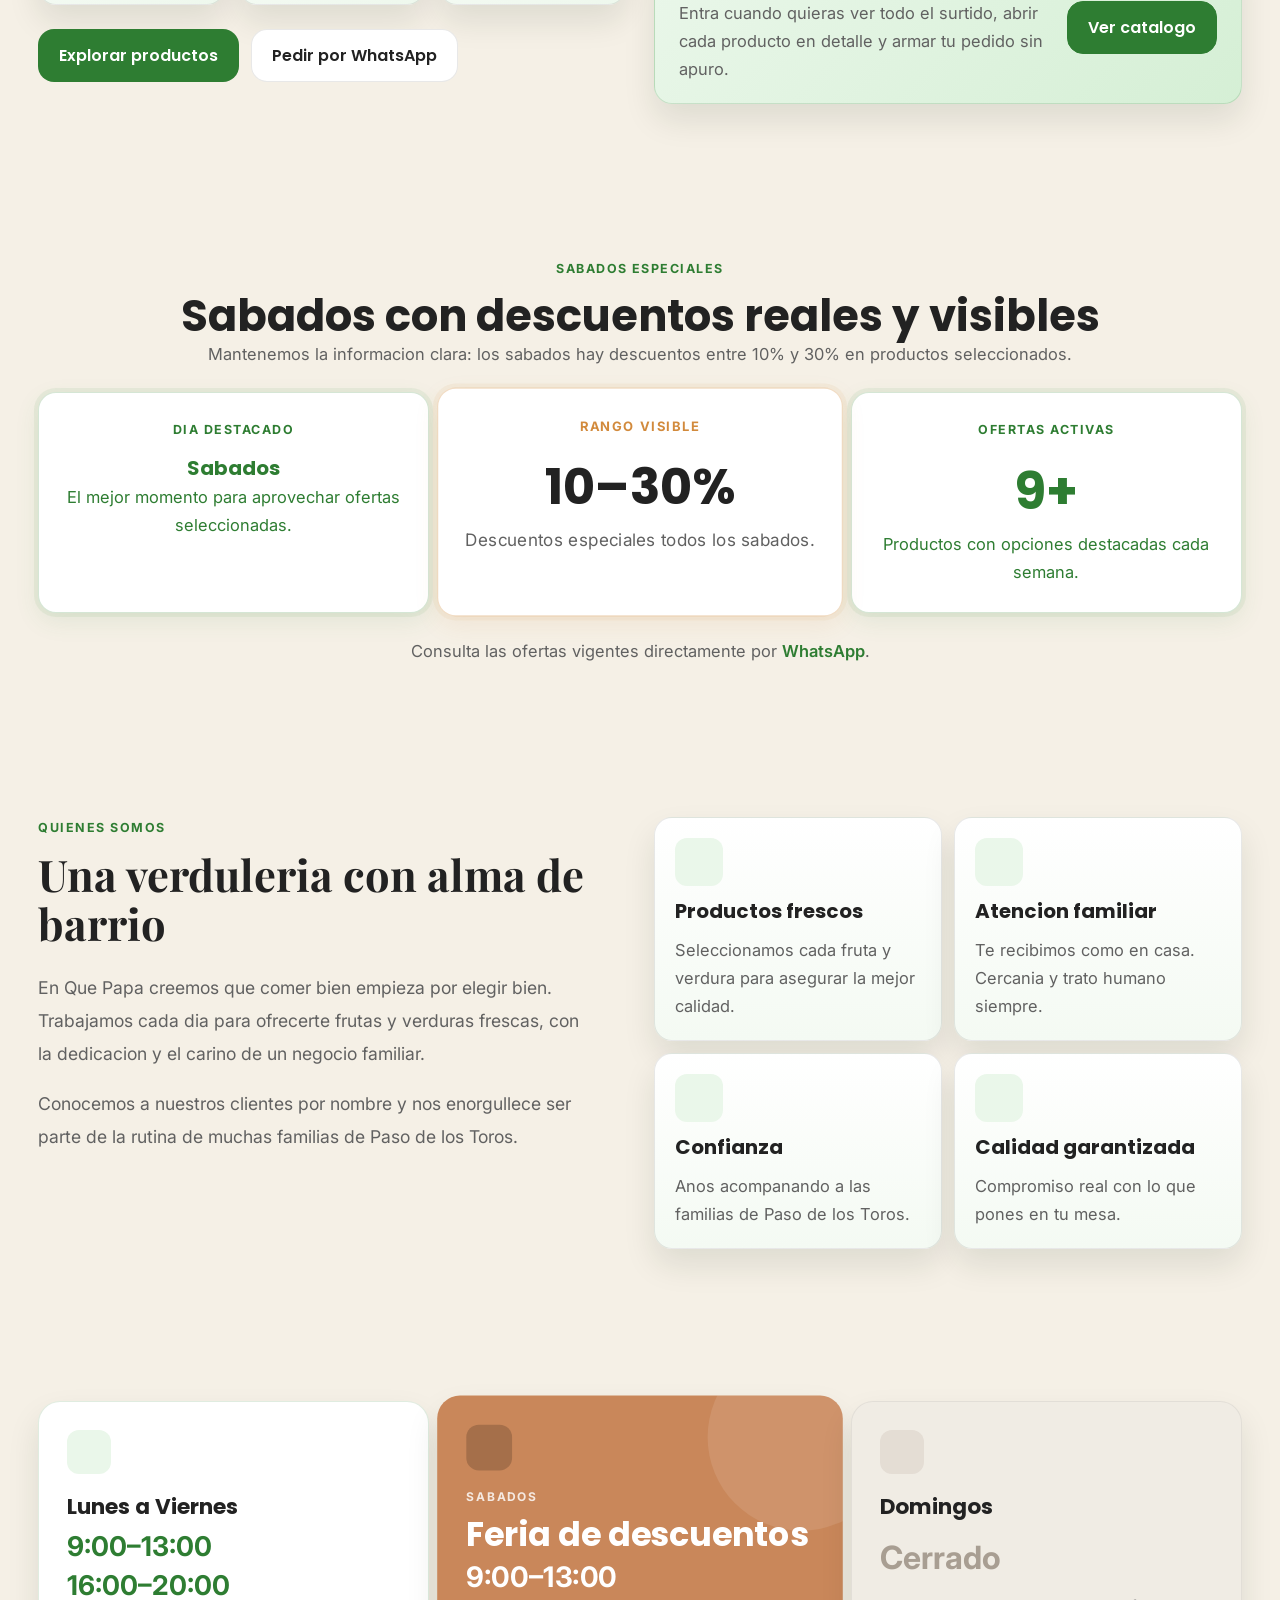
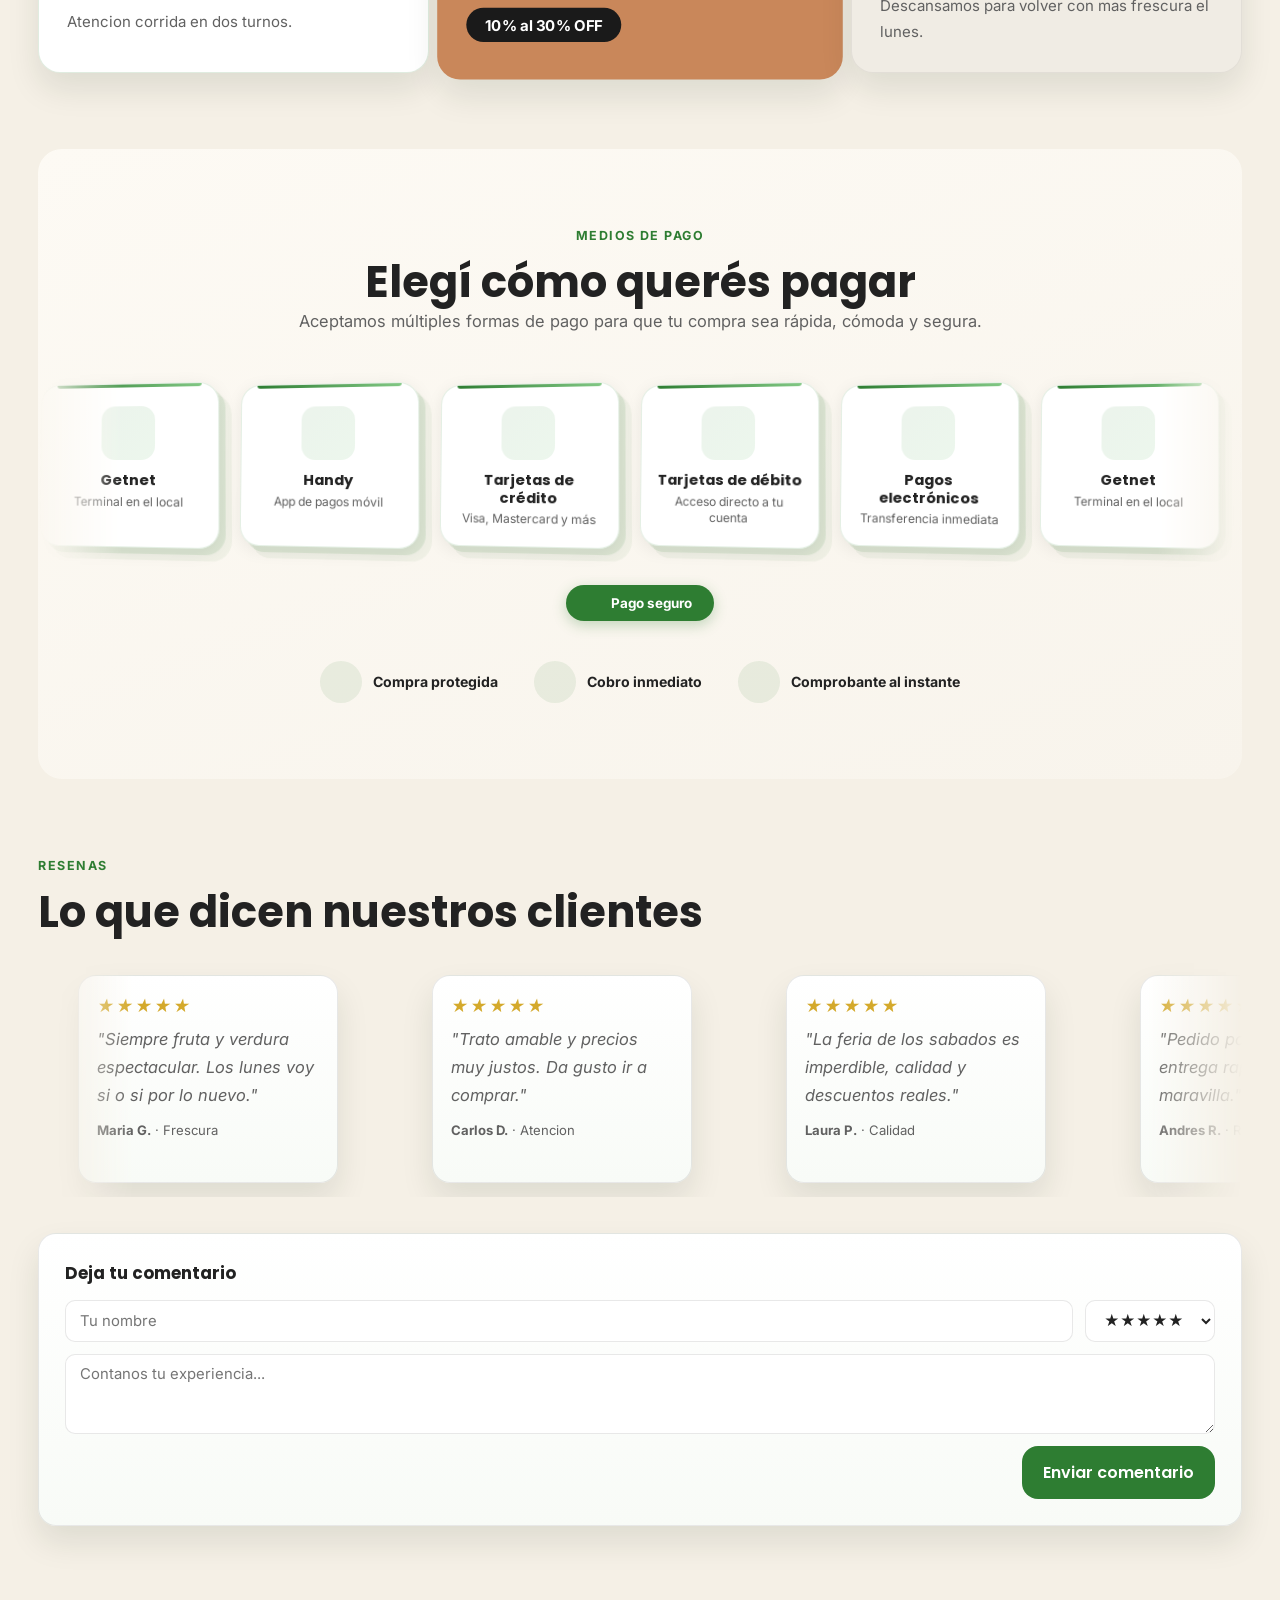
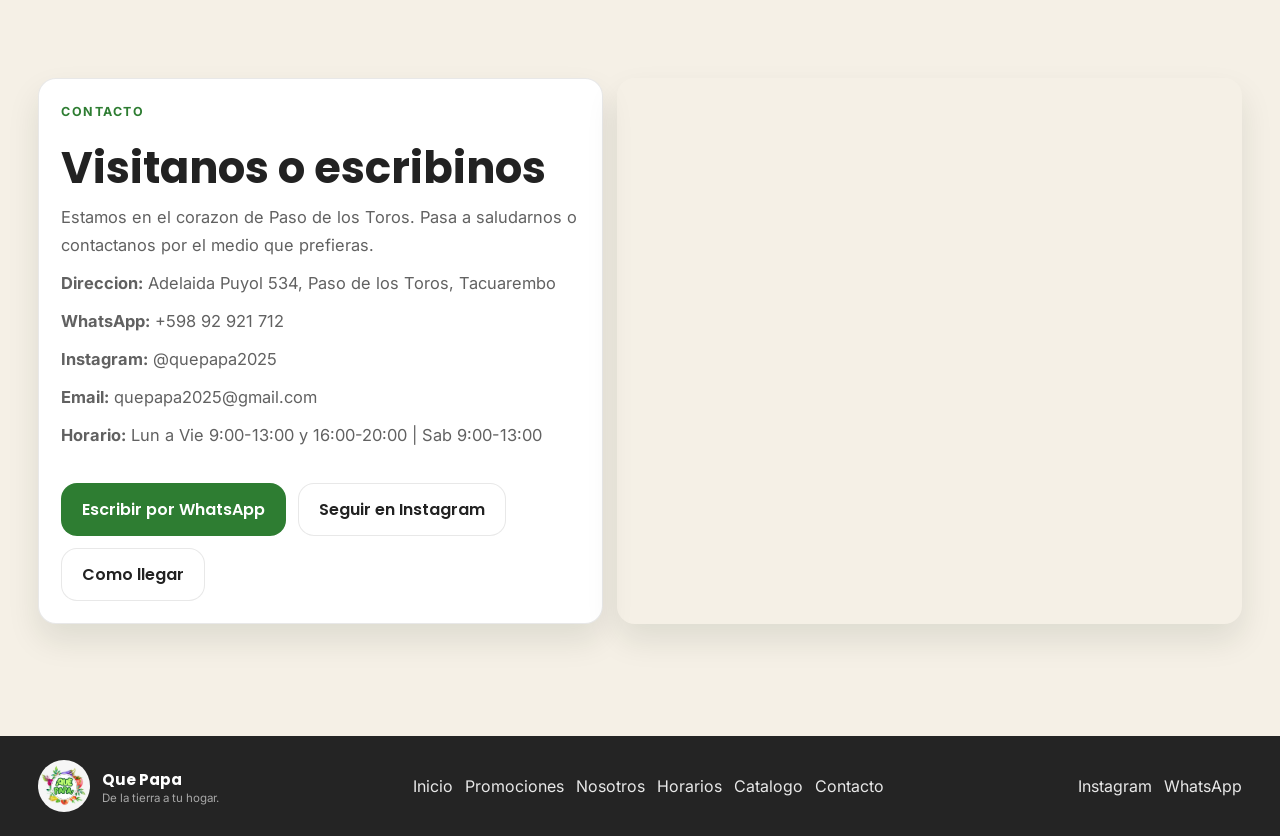
==== commit 5284ccc8: "rendimiento y mensaje de wpp" ====
--- a/index.html
+++ b/index.html
@@ -22,7 +22,7 @@
       rel="stylesheet"
     />
     <link rel="stylesheet" href="styles.css" />
-    <script src="https://unpkg.com/lucide@latest"></script>
+    <script src="https://unpkg.com/lucide@latest" defer></script>
   </head>
   <body data-page="home">
     <div id="top" aria-hidden="true"></div>
@@ -90,6 +90,7 @@
         <div class="hero__media">
           <img
             loading="eager"
+            fetchpriority="high"
             src="https://images.unsplash.com/photo-1615485290382-441e4d049cb5?auto=format&fit=crop&w=1200&q=80"
             alt="Frutas y verduras frescas organizadas"
           />
@@ -508,6 +509,6 @@
       <i data-lucide="message-circle"></i>
     </a>
 
-    <script src="script.js"></script>
+    <script src="script.js" defer></script>
   </body>
 </html>
--- a/styles.css
+++ b/styles.css
@@ -141,7 +141,7 @@
   top: 0;
   z-index: 40;
   border-bottom: 1px solid transparent;
-  transition: all 250ms ease;
+  transition: background-color 250ms ease, border-color 250ms ease, box-shadow 250ms ease, backdrop-filter 250ms ease;
 }
 
 .header.is-scrolled {
@@ -533,7 +533,7 @@
   opacity: 0;
   pointer-events: none;
   transform: translateY(-8px);
-  transition: all 240ms ease;
+  transition: opacity 240ms ease, transform 240ms ease;
 }
 
 .mobile-drawer.is-open {
@@ -641,6 +641,7 @@
   object-fit: cover;
   box-shadow: 0 30px 70px rgba(30, 52, 31, 0.2);
   animation: floatMedia 8s ease-in-out infinite;
+  will-change: transform;
 }
 
 @keyframes floatMedia {
@@ -663,6 +664,7 @@
   font-size: 0.83rem;
   font-weight: 600;
   animation: floatTag 7s ease-in-out infinite;
+  will-change: transform;
 }
 
 @keyframes floatTag {
@@ -1022,6 +1024,7 @@
   gap: 20px;
   width: max-content;
   animation: belt-scroll 28s linear infinite;
+  will-change: transform;
 }
 
 .belt-cards:has(.pay-card:hover) {
@@ -1196,7 +1199,7 @@
   padding: 8px 12px;
   font-weight: 500;
   cursor: pointer;
-  transition: all 230ms ease;
+  transition: background-color 230ms ease, color 230ms ease, border-color 230ms ease;
 }
 
 .chip.is-active {
@@ -1213,6 +1216,7 @@
   display: grid;
   gap: 12px;
   grid-template-columns: repeat(2, minmax(0, 1fr));
+  contain: layout style;
 }
 
 @media (min-width: 768px) {
@@ -1751,7 +1755,7 @@
 }
 .checkout-submit-btn i { width: 16px; height: 16px; }
 
-#addressField { transition: all 200ms ease; }
+#addressField { transition: opacity 200ms ease; }
 
 .modal {
   border: 1px solid var(--line);
@@ -1991,7 +1995,7 @@
   font-weight: 600;
   cursor: pointer;
   color: var(--text);
-  transition: all 180ms ease;
+  transition: border-color 180ms ease, background-color 180ms ease, color 180ms ease;
 }
 
 .modal-presets button:hover { border-color: var(--green); background: #eaf7ea; color: var(--green); }
@@ -2014,7 +2018,7 @@
   font-size: 0.95rem;
   font-weight: 500;
   color: var(--text);
-  transition: all 180ms ease;
+  transition: border-color 180ms ease, background-color 180ms ease;
 }
 
 .modal-variant-btn.is-active { border-color: var(--green); background: #eaf7ea; }
@@ -2115,7 +2119,7 @@
   border-radius: 12px;
   padding: 10px 14px;
   opacity: 0;
-  transition: all 220ms ease;
+  transition: opacity 220ms ease, transform 220ms ease;
   z-index: 80;
 }
 
@@ -2258,6 +2262,7 @@
   gap: 14px;
   width: max-content;
   animation: testimonials-scroll 50s linear infinite;
+  will-change: transform;
 }
 
 .testimonials-track:hover {
